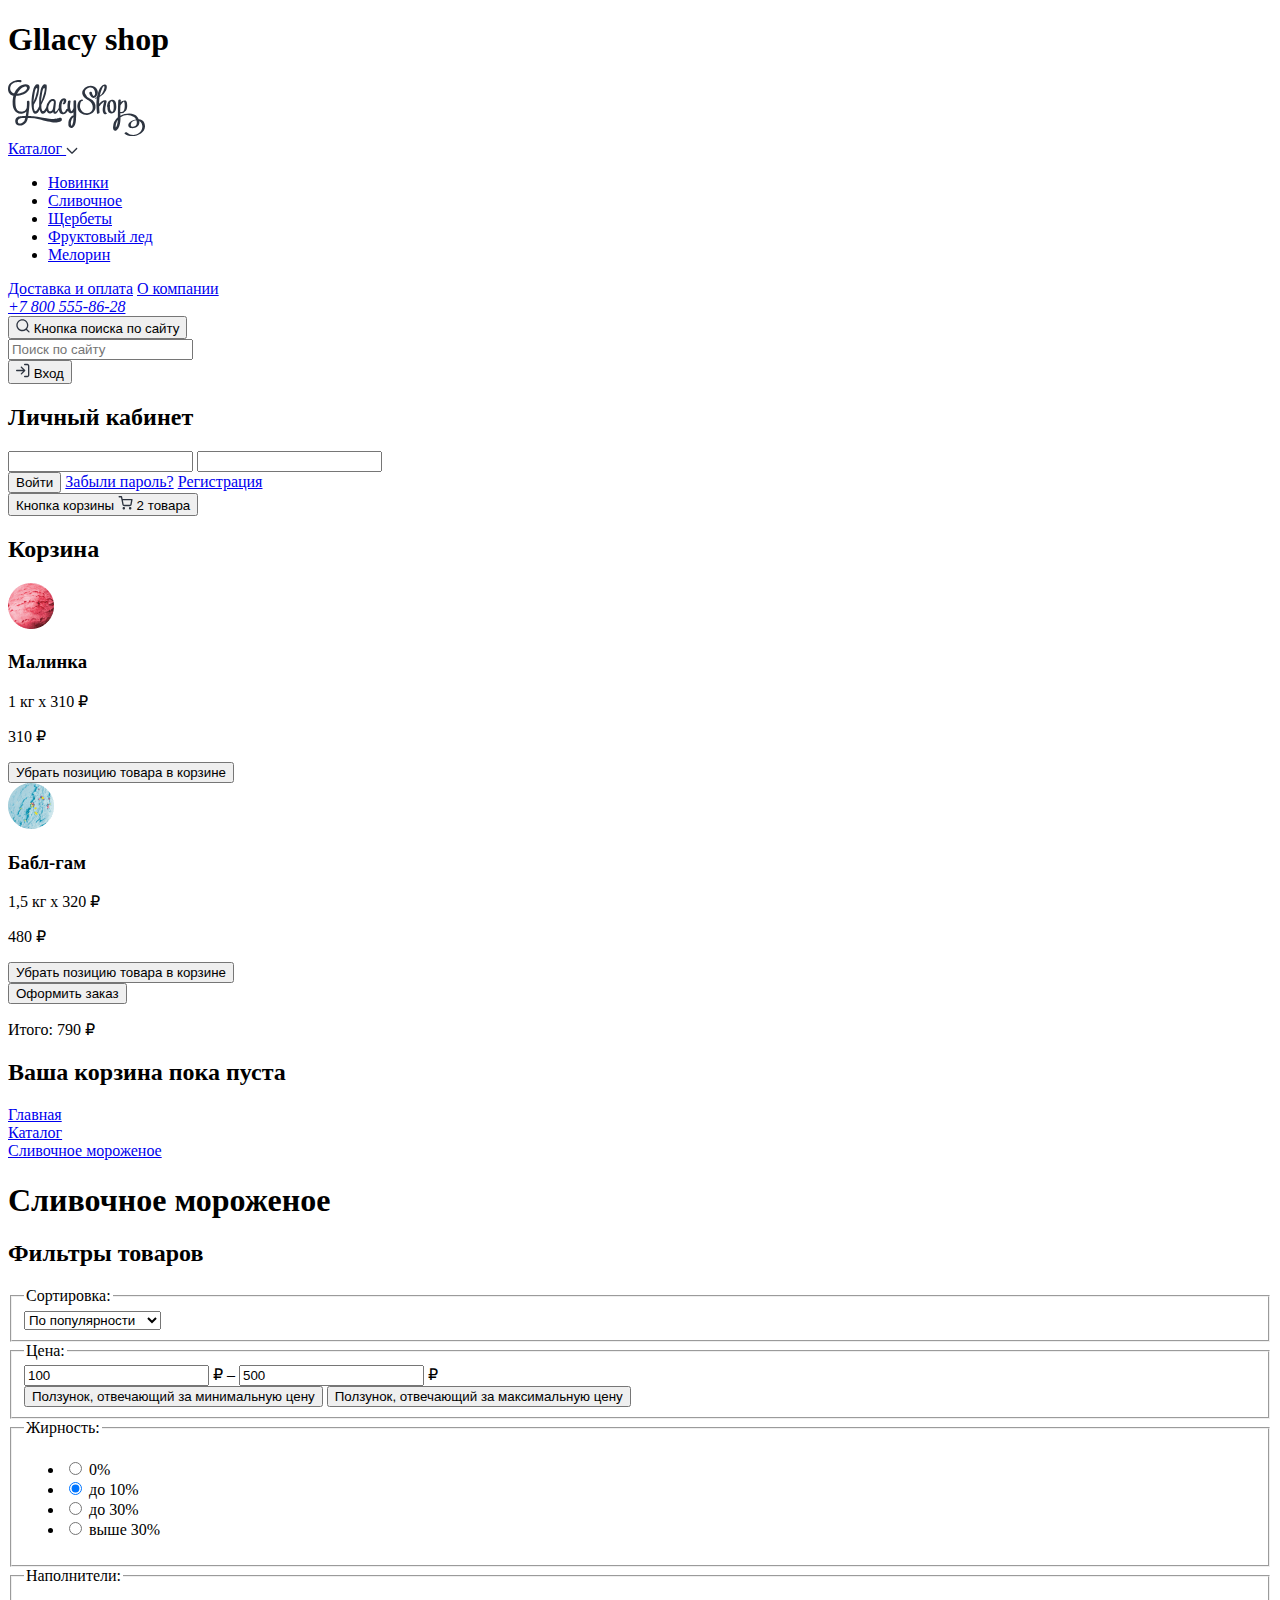
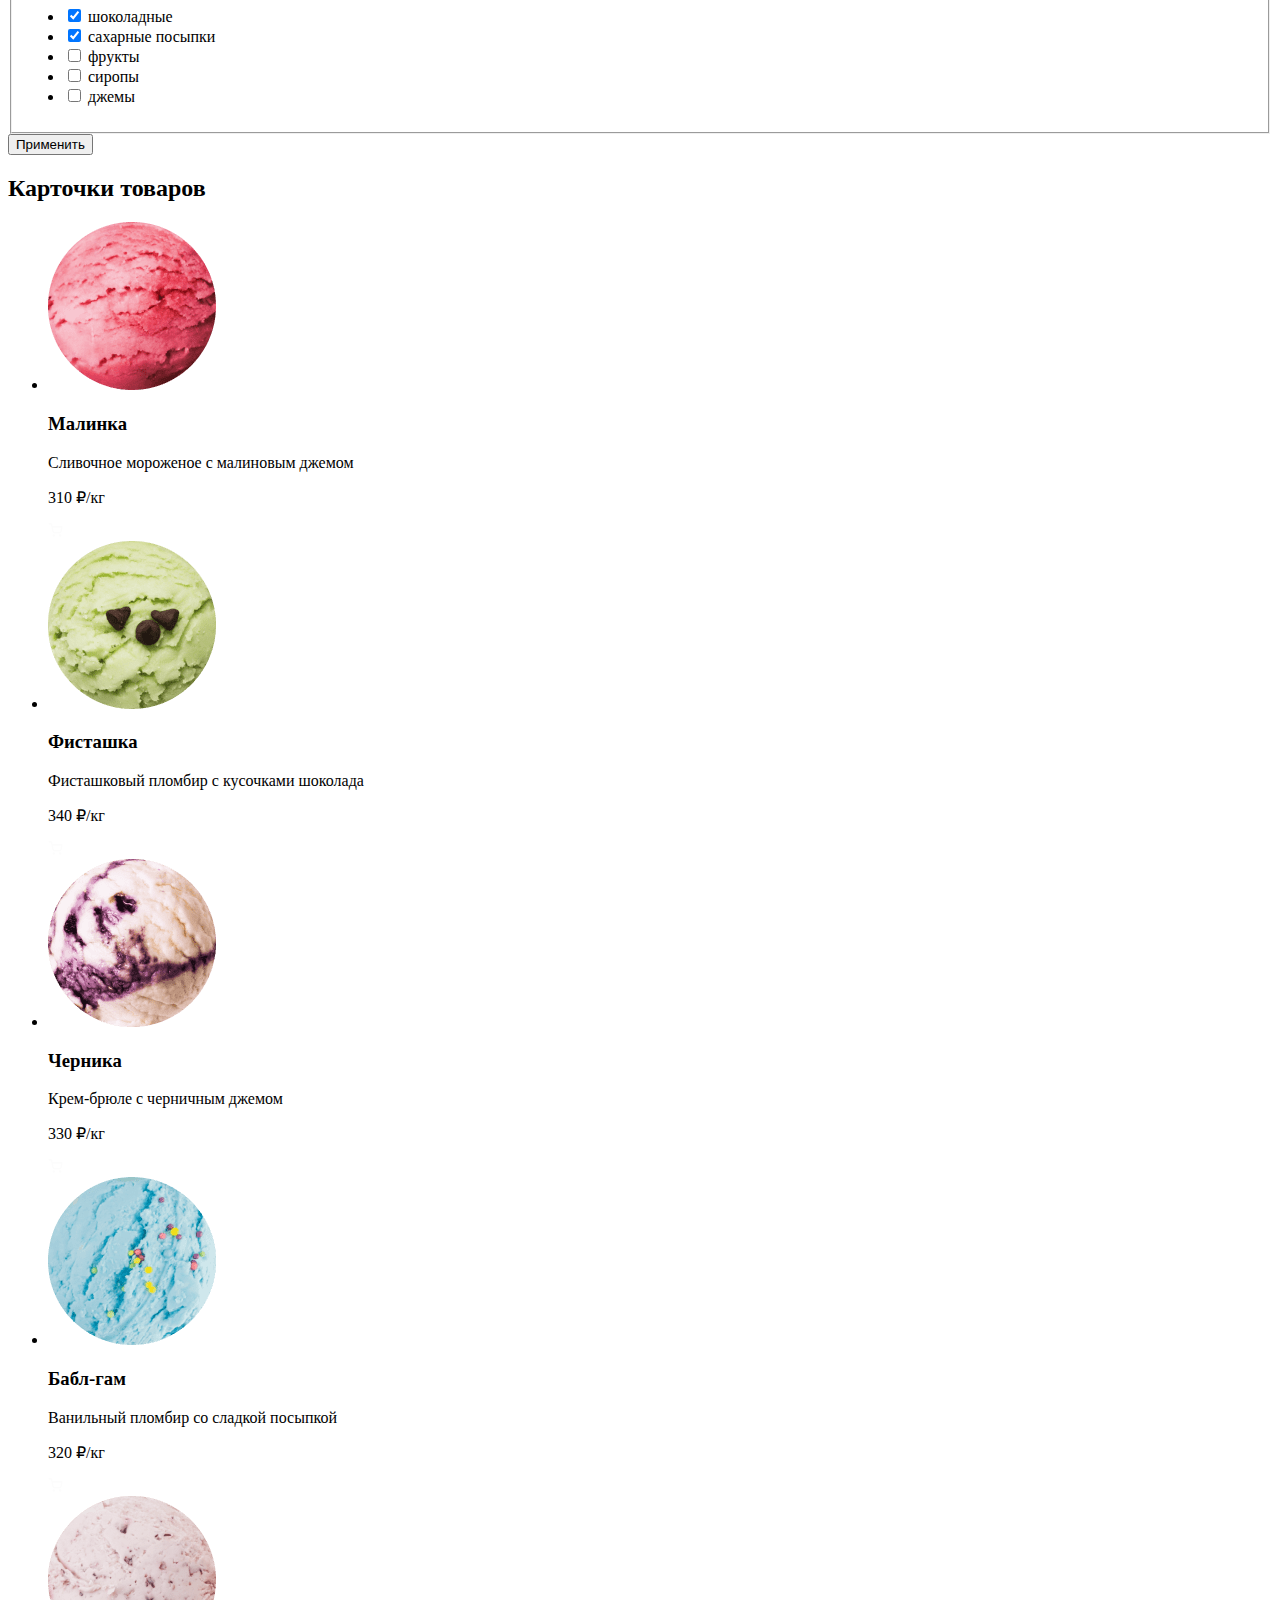
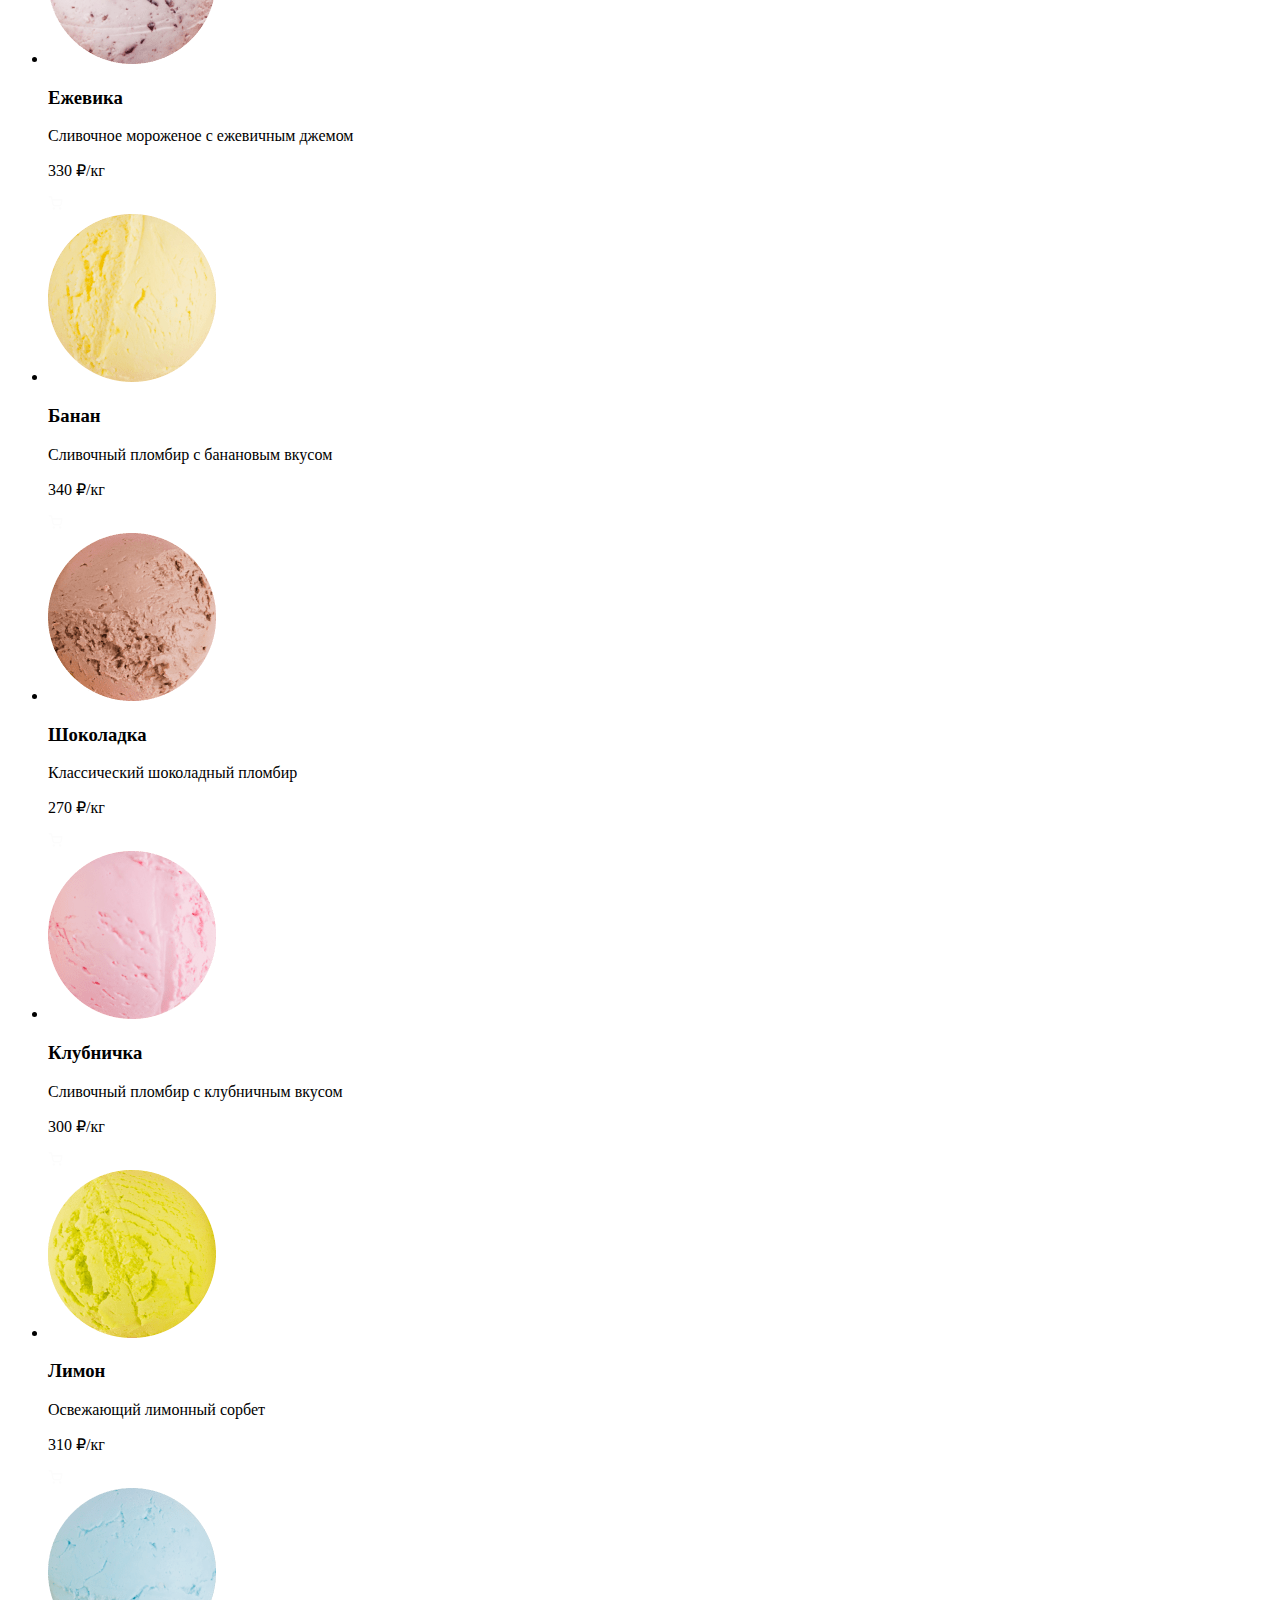
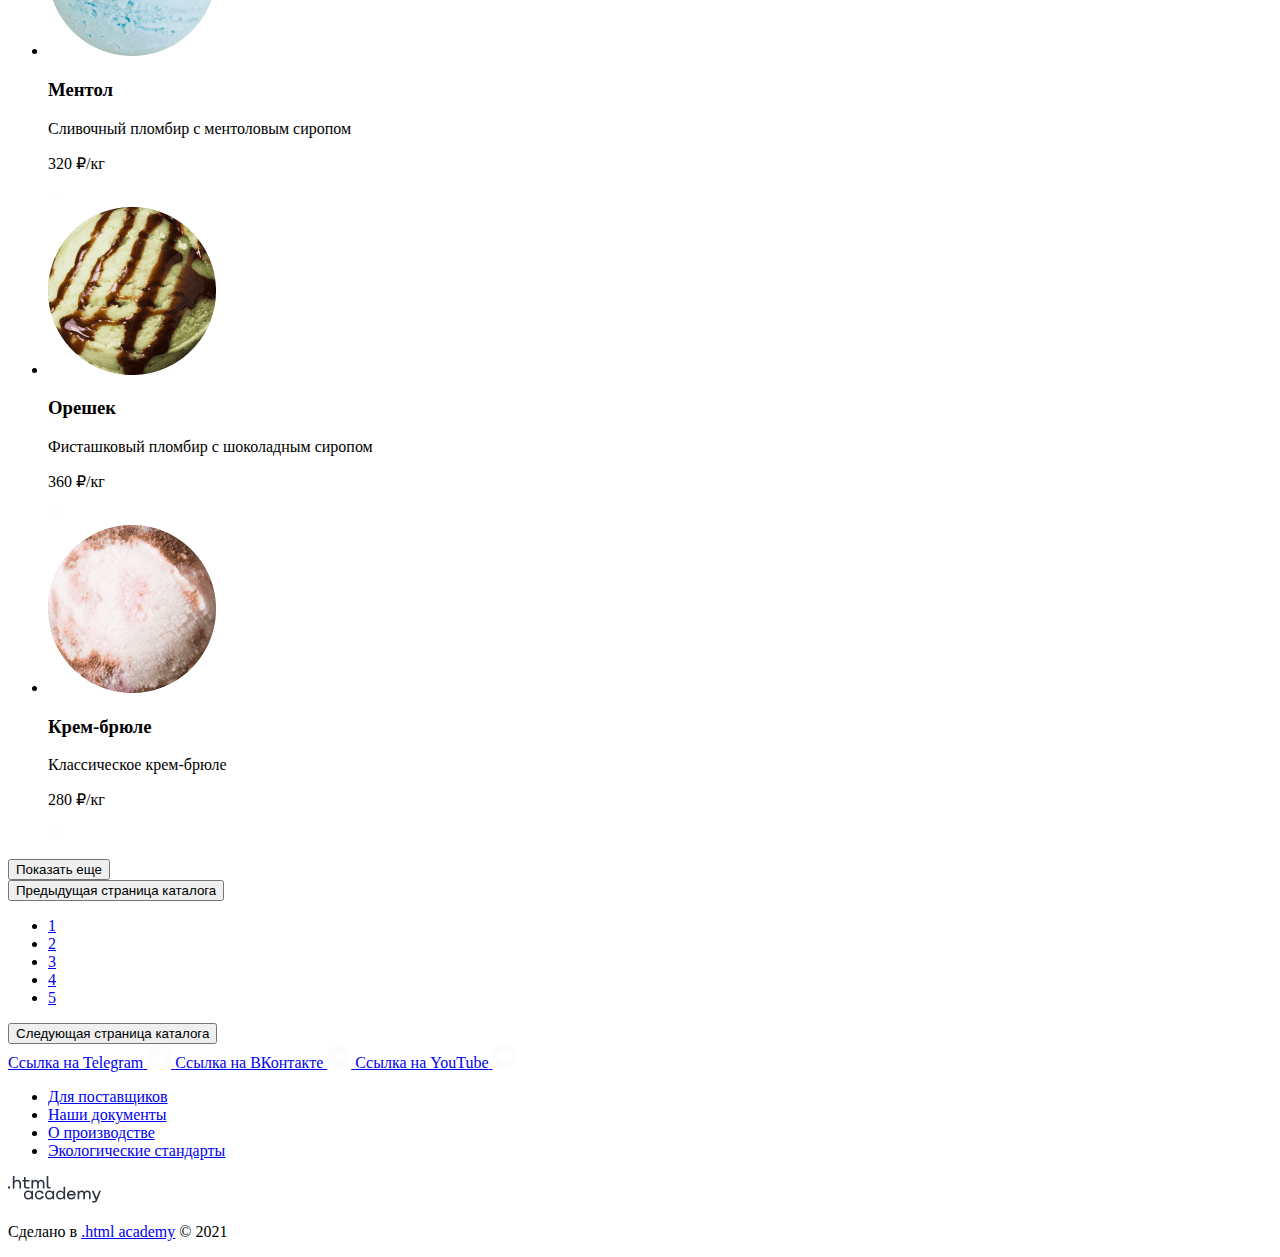
==== catalog.html @ e8959261 "Добавляет разметку index.html, catalog.html" ====
<!DOCTYPE html>
<html lang="ru">

  <head>
    <meta charset="utf-8">
    <link rel="icon" type="image/png" sizes="32x32" href="./favicon-32x32.png">
    <title>HTML Academy: Глейси</title>
  </head>

  <body>
    <header class="page-header">
      <h1 class="visually-hidden">Gllacy shop</h1>
      <a class="logo-link" href="index.html">
        <img class="gllacy-logo" src="./images/logos/gllacy-logo.svg" alt="Логотип Глейси" width="137" height="56">
      </a>
      <nav class="header-navigation">
        <div class="catalog-container">
          <a class="catalog-link" href="#">
            Каталог
            <svg class="catalog-icon" xmlns="http://www.w3.org/2000/svg" width="12" height="7" fill="none">
              <path fill="#2D3440" fill-rule="evenodd"
                d="M1.80812 1.05317c-.26035-.26035-.68246-.26035-.94281 0-.26035.26035-.26035.68246 0 .94281l4.66034 4.66035a.74088.74088 0 0 0 .00624.00632c.1307.13069.30215.19578.47345.19526.16996-.0005.33977-.06558.46944-.19526a.61255.61255 0 0 0 .00621-.00629l4.66041-4.66038c.2603-.26035.2603-.68246 0-.94281-.2604-.26035-.6825-.26035-.9428 0L6.00334 5.24839 1.80812 1.05317Z"
                clip-rule="evenodd" />
            </svg>
          </a>
          <div class="catalog-popover catalog-popover-disabled">
            <ul class="catalog-popover-list">
              <li class="catalog-popover-item">
                <a class="catalog-popover-link" href="#">Новинки</a>
              </li>
              <li class="catalog-popover-item">
                <a class="catalog-popover-link" href="/catalog.html">Сливочное</a>
              </li>
              <li class="catalog-popover-item">
                <a class="catalog-popover-link" href="#">Щербеты</a>
              </li>
              <li class="catalog-popover-item">
                <a class="catalog-popover-link" href="#">Фруктовый лед</a>
              </li>
              <li class="catalog-popover-item">
                <a class="catalog-popover-link" href="#">Мелорин</a>
              </li>
            </ul>
          </div>
        </div>
        <a class="delivery-payment-link" href="#">Доставка и оплата</a>
        <a class="about-company-link" href="#">О компании</a>
      </nav>
      <address class="header-phone">
        <a class="header-phone-number" href="tel:+78005558628">+7 800 555-86-28</a>
      </address>
      <div class="header-search-container">
        <button class="button-search" type="button">
          <svg class="button-search-icon" xmlns="http://www.w3.org/2000/svg" width="14" height="14" fill="none">
            <path fill="#2D3440" fill-rule="evenodd"
              d="M1.6634 6.1879c0-2.5774 2.0894-4.6667 4.6667-4.6667 2.5773 0 4.6666 2.0893 4.6666 4.6667 0 1.2572-.4972 2.3984-1.3056 3.2375a.6722.6722 0 0 0-.1235.1235c-.8391.8084-1.9803 1.3056-3.2375 1.3056-2.5774 0-4.6667-2.0893-4.6667-4.6666Zm8.4118 4.6879a5.9747 5.9747 0 0 1-3.7451 1.3121c-3.3137 0-6-2.6863-6-6s2.6863-6 6-6 6 2.6863 6 6A5.9747 5.9747 0 0 1 11.018 9.933l2.4501 2.4501a.6666.6666 0 0 1 0 .9428.6666.6666 0 0 1-.9428 0l-2.4501-2.4501Z"
              clip-rule="evenodd" />
          </svg>
          <span class="visually-hidden">Кнопка поиска по сайту</span>
        </button>
        <div class="header-search-form-container header-search-form-container-disabled">
          <form class="header-search-form" action="https://echo.htmlacademy.ru/" method="post">
            <label class="header-search-form-label">
              <input class="header-search-form-input" type="text" name="site-search" placeholder="Поиск по сайту"
                required>
            </label>
          </form>
        </div>
      </div>
      <div class="header-user-account-container">
        <button class="user-account-entry-button" type="button">
          <svg class="account-entry-icon" xmlns="http://www.w3.org/2000/svg" width="14" height="15" fill="none">
            <path fill="#2D3440" fill-rule="evenodd"
              d="M8 1.52458c0-.36819.29848-.66667.66667-.66667h2.66663a1.9997 1.9997 0 0 1 1.4142.58579 1.9999 1.9999 0 0 1 .5858 1.41421v9.33329c0 .5305-.2107 1.0392-.5858 1.4143-.375.375-.8837.5857-1.4142.5857H8.66667c-.36819 0-.66667-.2984-.66667-.6666 0-.3682.29848-.6667.66667-.6667h2.66663c.1768 0 .3464-.0702.4714-.1953A.66618.66618 0 0 0 12 12.1912V2.85791a.66637.66637 0 0 0-.1953-.4714.66662.66662 0 0 0-.4714-.19527H8.66667C8.29848 2.19124 8 1.89277 8 1.52458ZM4.86189 3.71984c.26035-.26035.68246-.26035.94281 0l3.3291 3.3291a.67314.67314 0 0 1 .04858.05313.6635.6635 0 0 1 .08045.12379c.04511.08986.0705.19132.0705.29872 0 .10862-.02598.21118-.07206.30179a.66356.66356 0 0 1-.07371.11432.67124.67124 0 0 1-.05402.05978L5.8047 11.3293c-.26035.2604-.68246.2604-.94281 0-.26035-.2603-.26035-.6824 0-.9428l2.19526-2.19526H.66667C.29847 8.19124 0 7.89277 0 7.52458s.29848-.66667.66667-.66667h6.39048L4.86189 4.66265c-.26035-.26035-.26035-.68246 0-.94281Z"
              clip-rule="evenodd" />
          </svg>
          Вход</button>
        <div class="user-account-entry-popover user-account-entry-popover-disabled">
          <h2 class="user-account-entry-title">Личный кабинет</h2>
          <form class="user-account-entry-form" action="https://echo.htmlacademy.ru/" method="post">
            <div class="user-account-entry-top-container">
              <label class="user-account-entry-label">
                <input class="user-acccount-input" type="email" name="e-mail" required>
              </label>
              <label class="user-account-entry-label">
                <input class="user-acccount-input" type="password" name="password" required>
              </label>
            </div>
            <div class="user-account-entry-bottom-container">
              <button class="user-account-entry-button" type="submit">Войти</button>
              <a class="password-recovery-link" href="#">Забыли пароль?</a>
              <a class="registration-link" href="#">Регистрация</a>
            </div>
          </form>
        </div>
      </div>
      <div class="header-basket-container">
        <button class="header-basket-button" type="button">
          <span class="visually-hidden">Кнопка корзины</span>
          <svg class="basket-icon" xmlns="http://www.w3.org/2000/svg" width="15" height="14" fill="none">
            <path fill="#2D3440" fill-rule="evenodd"
              d="M1.16667.10791C.798477.10791.5.406387.5.774577c0 .368193.298477.666663.66667.666663h1.77127l.46743 2.33539a.663963.663963 0 0 0 .01063.0531l.96738 4.83333.00012.00056c.08356.42001.31212.79728.64571 1.06582.3319.26718.74674.40976 1.17262.40326h5.62067c.4259.0065.8408-.13608 1.1727-.40326.3337-.26866.5623-.64615.6458-1.06638l.001-.00499.9271-4.86144c.0372-.19517-.0146-.39677-.1412-.54985-.1267-.15309-.315-.24171-.5137-.24171H4.61072L4.1381.643739C4.07574.332167 3.80215.10791 3.4844.10791H1.16667Zm4.52431 8.29444-.81339-4.06394h8.23081l-.7756 4.06686c-.0228.11252-.0843.21354-.1737.28555a.492301.492301 0 0 1-.3181.10871V8.7994H6.19614v-.00012l-.01277.00025a.492183.492183 0 0 1-.31807-.10871.492169.492169 0 0 1-.17413-.28751l-.00019-.00096ZM4.55739 12.3633c0-.6879.55771-1.2456 1.24568-1.2456.68798 0 1.24569.5577 1.24569 1.2456 0 .688-.55771 1.2457-1.24569 1.2457-.68797 0-1.24568-.5577-1.24568-1.2457Zm6.37331 0c0-.6879.5577-1.2456 1.2457-1.2456.688 0 1.2457.5577 1.2457 1.2456 0 .688-.5577 1.2457-1.2457 1.2457-.688 0-1.2457-.5577-1.2457-1.2457Z"
              clip-rule="evenodd" />
          </svg>
          2 товара
        </button>
        <div class="header-basket-popover header-basket-popover-disabled">
          <h2 class="header-basket-popover-title">Корзина</h2>
          <div class="header-basket-popover-content">
            <div class="header-basket-popover-element">
              <img class="element-product-image" src="./images/content/basket/ice-cream-red.png"
                alt="Изображение мороженого Малинка" width="46" height="46">
              <h3 class="element-product-name">Малинка</h3>
              <p class="element-product-amount">1 кг х 310 ₽</p>
              <p class="element-product-price">310 ₽</p>
              <button class="element-remove-button" type="button">
                <span class="visually-hidden">Убрать позицию товара в корзине</span>
              </button>
            </div>
            <div class="header-basket-popover-element">
              <img class="element-product-image" src="./images/content/basket/ice-cream-blue.png"
                alt="Изображение мороженого Бабл-гам" width="46" height="46">
              <h3 class="element-product-name">Бабл-гам</h3>
              <p class="element-product-amount">1,5 кг х 320 ₽</p>
              <p class="element-product-price">480 ₽</p>
              <button class="element-remove-button" type="button">
                <span class="visually-hidden">Убрать позицию товара в корзине</span>
              </button>
            </div>
          </div>
          <div class="header-basket-popover-container">
            <button class="header-basket-popover-button">Оформить заказ</button>
            <p class="header-basket-popover-total">Итого: 790 ₽</p>
          </div>
        </div>
        <div class="header-basket-popover-empty header-basket-popover-empty-disabled">
          <h2 class="header-basket-popover-empty-title">Ваша корзина пока пуста</h2>
        </div>
      </div>
    </header>
    <main class="main-catalog">
      <section class="title-and-breadcrumbs">
        <div class="breadcrumbs-container">
          <div class="breadcrumb-element">
            <a class="breadcrumb-link" href="#">Главная</a>
          </div>
          <div class="breadcrumb-element">
            <a class="breadcrumb-link" href="#">Каталог</a>
          </div>
          <div class="breadcrumb-element">
            <a class="breadcrumb-link" href="/catalog.html">Сливочное мороженое</a>
          </div>
        </div>
        <h1 class="catalog-title">Сливочное мороженое</h1>
      </section>
      <section class="catalog-filters">
        <h2 class="visually-hidden">Фильтры товаров</h2>
        <div class="catalog-filters-container">
          <form class="catalog-filters-form" action="https://echo.htmlacademy.ru/" method="post">
            <fieldset class="catalog-filter-sorting">
              <legend class="catalog-filter-sorting-title">Сортировка:</legend>
              <select class="catalog-filter-sorting-select" name="sorting">
                <option class="catalog-filter-sorting-option" value="popular">По популярности</option>
                <option class="catalog-filter-sorting-option" value="cheap">Сначала дешевые</option>
                <option class="catalog-filter-sorting-option" value="expensive">Сначала дорогие
                </option>
              </select>
            </fieldset>
            <fieldset class="catalog-filter-price">
              <legend class="catalog-filter-price-title">Цена:</legend>
              <div class="catalog-filter-inputs-container">
                <label class="catalog-filter-label-left">
                  <input class="catalog-filter-range-input" type="number" value="100" name="min-price">
                  ₽
                </label>
                –
                <label class="catalog-filter-label-right">
                  <input class="catalog-filter-range-input" type="number" value="500" name="max-price">
                  ₽
                </label>
              </div>
              <div class="range">
                <div class="range-scale">
                  <div class="range-bar">
                    <button class="range-toggle range-toggle-min" type="button">
                      <span class="visually-hidden">Ползунок, отвечающий за минимальную цену</span>
                    </button>
                    <button class="range-toggle range-toggle-max" type="button">
                      <span class="visually-hidden">Ползунок, отвечающий за максимальную цену</span>
                    </button>
                  </div>
                </div>
              </div>
            </fieldset>
            <fieldset class="catalog-filter-fatness">
              <legend class="catalog-filter-fatness-title">Жирность:</legend>
              <ul class="catalog-filter-radio-list">
                <li class="catalog-filter-radio-item">
                  <label class="control">
                    <input class="visually-hidden control-input" type="radio" name="fatness" id="0%">
                    <span class="control-mark-radio"></span>
                    <span class="control-label">0%</span>
                  </label>
                </li>
                <li class="catalog-filter-radio-item">
                  <label class="control">
                    <input class="visually-hidden control-input" type="radio" name="fatness" id="10%" checked>
                    <span class="control-mark-radio"></span>
                    <span class="control-label">до 10%</span>
                  </label>
                </li>
                <li class="catalog-filter-radio-item">
                  <label class="control">
                    <input class="visually-hidden control-input" type="radio" name="fatness" id="30%">
                    <span class="control-mark-radio"></span>
                    <span class="control-label">до 30%</span>
                  </label>
                </li>
                <li class="catalog-filter-radio-item">
                  <label class="control">
                    <input class="visually-hidden control-input" type="radio" name="fatness" id="30%+">
                    <span class="control-mark-radio"></span>
                    <span class="control-label">выше 30%</span>
                  </label>
                </li>
              </ul>
            </fieldset>
            <fieldset class="catalog-filter-fillers">
              <legend class="catalog-filter-fillers-title">Наполнители:</legend>
              <ul class="catalog-filter-checkbox-list">
                <li class="catalog-filter-checkbox-item">
                  <label class="control">
                    <input class="visually-hidden control-input" type="checkbox" name="chocolate" checked>
                    <span class="control-mark-checkbox"></span>
                    <span class="control-label">шоколадные</span>
                  </label>
                </li>
                <li class="catalog-filter-checkbox-item">
                  <label class="control">
                    <input class="visually-hidden control-input" type="checkbox" name="sugar-sprinkles" checked>
                    <span class="control-mark-checkbox"></span>
                    <span class="control-label">сахарные посыпки</span>
                  </label>
                </li>
                <li class="catalog-filter-checkbox-item">
                  <label class="control">
                    <input class="visually-hidden control-input" type="checkbox" name="fruits">
                    <span class="control-mark-checkbox"></span>
                    <span class="control-label">фрукты</span>
                  </label>
                </li>
                <li class="catalog-filter-checkbox-item">
                  <label class="control">
                    <input class="visually-hidden control-input" type="checkbox" name="syrups">
                    <span class="control-mark-checkbox"></span>
                    <span class="control-label">сиропы</span>
                  </label>
                </li>
                <li class="catalog-filter-checkbox-item">
                  <label class="control">
                    <input class="visually-hidden control-input" type="checkbox" name="jams">
                    <span class="control-mark-checkbox"></span>
                    <span class="control-label">джемы</span>
                  </label>
                </li>
              </ul>
            </fieldset>
            <button class="catalog-filters-form-button" type="submit">Применить</button>
          </form>
        </div>
      </section>
      <section class="cards">
        <h2 class="visually-hidden">Карточки товаров</h2>
        <ul class="tastes-card-list">
          <li class="taste-card">
            <img class="taste-image" src="./images/content/tastes/sundaes/raspberry-sundae.png"
              alt="Изображение малинового шарика мороженого" width="168" height="168">
            <h3 class="taste-title">Малинка</h3>
            <p class="taste-description">Сливочное мороженое с малиновым джемом</p>
            <p class="taste-price">310 ₽/кг</p>
            <span class="taste-basket">
              <svg class="taste-basket-image" xmlns="http://www.w3.org/2000/svg" width="15" height="14" fill="none">
                <path fill="#FCFCFC" fill-rule="evenodd"
                  d="M1.167.25a.667.667 0 1 0 0 1.333h1.77l.468 2.336a.664.664 0 0 0 .011.053l.967 4.833a1.826 1.826 0 0 0 1.819 1.47h5.62a1.826 1.826 0 0 0 1.819-1.47l.001-.005.927-4.861a.667.667 0 0 0-.655-.792H4.611L4.138.786A.667.667 0 0 0 3.484.25H1.167ZM5.69 8.544 4.878 4.48h8.23l-.775 4.067a.492.492 0 0 1-.492.395H6.183a.492.492 0 0 1-.492-.397Zm-1.134 3.961a1.246 1.246 0 1 1 2.492 0 1.246 1.246 0 0 1-2.492 0Zm6.374 0a1.246 1.246 0 1 1 2.491 0 1.246 1.246 0 0 1-2.491 0Z"
                  clip-rule="evenodd" />
              </svg>
            </span>
          </li>
          <li class="taste-card">
            <img class="taste-image" src="./images/content/tastes/sundaes/pistachio-sundae.png"
              alt="Изображение фисташкового шарика мороженого" width="168" height="168">
            <h3 class="taste-title">Фисташка</h3>
            <p class="taste-description">Фисташковый пломбир с кусочками шоколада</p>
            <p class="taste-price">340 ₽/кг</p>
            <span class="taste-basket">
              <svg class="taste-basket-image" xmlns="http://www.w3.org/2000/svg" width="15" height="14" fill="none">
                <path fill="#FCFCFC" fill-rule="evenodd"
                  d="M1.167.25a.667.667 0 1 0 0 1.333h1.77l.468 2.336a.664.664 0 0 0 .011.053l.967 4.833a1.826 1.826 0 0 0 1.819 1.47h5.62a1.826 1.826 0 0 0 1.819-1.47l.001-.005.927-4.861a.667.667 0 0 0-.655-.792H4.611L4.138.786A.667.667 0 0 0 3.484.25H1.167ZM5.69 8.544 4.878 4.48h8.23l-.775 4.067a.492.492 0 0 1-.492.395H6.183a.492.492 0 0 1-.492-.397Zm-1.134 3.961a1.246 1.246 0 1 1 2.492 0 1.246 1.246 0 0 1-2.492 0Zm6.374 0a1.246 1.246 0 1 1 2.491 0 1.246 1.246 0 0 1-2.491 0Z"
                  clip-rule="evenodd" />
              </svg>
            </span>
          </li>
          <li class="taste-card">
            <img class="taste-image" src="./images/content/tastes/sundaes/blueberry-sundae.png"
              alt="Изображение черничного шарика мороженого" width="168" height="168">
            <h3 class="taste-title">Черника</h3>
            <p class="taste-description">Крем-брюле с черничным джемом</p>
            <p class="taste-price">330 ₽/кг</p>
            <span class="taste-basket">
              <svg class="taste-basket-image" xmlns="http://www.w3.org/2000/svg" width="15" height="14" fill="none">
                <path fill="#FCFCFC" fill-rule="evenodd"
                  d="M1.167.25a.667.667 0 1 0 0 1.333h1.77l.468 2.336a.664.664 0 0 0 .011.053l.967 4.833a1.826 1.826 0 0 0 1.819 1.47h5.62a1.826 1.826 0 0 0 1.819-1.47l.001-.005.927-4.861a.667.667 0 0 0-.655-.792H4.611L4.138.786A.667.667 0 0 0 3.484.25H1.167ZM5.69 8.544 4.878 4.48h8.23l-.775 4.067a.492.492 0 0 1-.492.395H6.183a.492.492 0 0 1-.492-.397Zm-1.134 3.961a1.246 1.246 0 1 1 2.492 0 1.246 1.246 0 0 1-2.492 0Zm6.374 0a1.246 1.246 0 1 1 2.491 0 1.246 1.246 0 0 1-2.491 0Z"
                  clip-rule="evenodd" />
              </svg>
            </span>
          </li>
          <li class="taste-card">
            <img class="taste-image" src="./images/content/tastes/sundaes/bubble-gum-sundae.png"
              alt="Изображение ванильного мороженого со сладкой посыпкой" width="168" height="168">
            <h3 class="taste-title">Бабл-гам</h3>
            <p class="taste-description">Ванильный пломбир со сладкой посыпкой</p>
            <p class="taste-price">320 ₽/кг</p>
            <span class="taste-basket">
              <svg class="taste-basket-image" xmlns="http://www.w3.org/2000/svg" width="15" height="14" fill="none">
                <path fill="#FCFCFC" fill-rule="evenodd"
                  d="M1.167.25a.667.667 0 1 0 0 1.333h1.77l.468 2.336a.664.664 0 0 0 .011.053l.967 4.833a1.826 1.826 0 0 0 1.819 1.47h5.62a1.826 1.826 0 0 0 1.819-1.47l.001-.005.927-4.861a.667.667 0 0 0-.655-.792H4.611L4.138.786A.667.667 0 0 0 3.484.25H1.167ZM5.69 8.544 4.878 4.48h8.23l-.775 4.067a.492.492 0 0 1-.492.395H6.183a.492.492 0 0 1-.492-.397Zm-1.134 3.961a1.246 1.246 0 1 1 2.492 0 1.246 1.246 0 0 1-2.492 0Zm6.374 0a1.246 1.246 0 1 1 2.491 0 1.246 1.246 0 0 1-2.491 0Z"
                  clip-rule="evenodd" />
              </svg>
            </span>
          </li>
          <li class="taste-card">
            <img class="taste-image" src="./images/content/tastes/sundaes/blackberry-sundae.png"
              alt="Изображение мороженого с ежевикой" width="168" height="168">
            <h3 class="taste-title">Ежевика</h3>
            <p class="taste-description">Сливочное мороженое с ежевичным джемом</p>
            <p class="taste-price">330 ₽/кг</p>
            <span class="taste-basket">
              <svg class="taste-basket-image" xmlns="http://www.w3.org/2000/svg" width="15" height="14" fill="none">
                <path fill="#FCFCFC" fill-rule="evenodd"
                  d="M1.167.25a.667.667 0 1 0 0 1.333h1.77l.468 2.336a.664.664 0 0 0 .011.053l.967 4.833a1.826 1.826 0 0 0 1.819 1.47h5.62a1.826 1.826 0 0 0 1.819-1.47l.001-.005.927-4.861a.667.667 0 0 0-.655-.792H4.611L4.138.786A.667.667 0 0 0 3.484.25H1.167ZM5.69 8.544 4.878 4.48h8.23l-.775 4.067a.492.492 0 0 1-.492.395H6.183a.492.492 0 0 1-.492-.397Zm-1.134 3.961a1.246 1.246 0 1 1 2.492 0 1.246 1.246 0 0 1-2.492 0Zm6.374 0a1.246 1.246 0 1 1 2.491 0 1.246 1.246 0 0 1-2.491 0Z"
                  clip-rule="evenodd" />
              </svg>
            </span>
          </li>
          <li class="taste-card">
            <img class="taste-image" src="./images/content/tastes/sundaes/banana-sundae.png"
              alt="Изображение бананового мороженого" width="168" height="168">
            <h3 class="taste-title">Банан</h3>
            <p class="taste-description">Сливочный пломбир с банановым вкусом</p>
            <p class="taste-price">340 ₽/кг</p>
            <span class="taste-basket">
              <svg class="taste-basket-image" xmlns="http://www.w3.org/2000/svg" width="15" height="14" fill="none">
                <path fill="#FCFCFC" fill-rule="evenodd"
                  d="M1.167.25a.667.667 0 1 0 0 1.333h1.77l.468 2.336a.664.664 0 0 0 .011.053l.967 4.833a1.826 1.826 0 0 0 1.819 1.47h5.62a1.826 1.826 0 0 0 1.819-1.47l.001-.005.927-4.861a.667.667 0 0 0-.655-.792H4.611L4.138.786A.667.667 0 0 0 3.484.25H1.167ZM5.69 8.544 4.878 4.48h8.23l-.775 4.067a.492.492 0 0 1-.492.395H6.183a.492.492 0 0 1-.492-.397Zm-1.134 3.961a1.246 1.246 0 1 1 2.492 0 1.246 1.246 0 0 1-2.492 0Zm6.374 0a1.246 1.246 0 1 1 2.491 0 1.246 1.246 0 0 1-2.491 0Z"
                  clip-rule="evenodd" />
              </svg>
            </span>
          </li>
          <li class="taste-card">
            <img class="taste-image" src="./images/content/tastes/sundaes/chocolate-sundae.png"
              alt="Изображение бананового мороженого" width="168" height="168">
            <h3 class="taste-title">Шоколадка</h3>
            <p class="taste-description">Классический шоколадный пломбир</p>
            <p class="taste-price">270 ₽/кг</p>
            <span class="taste-basket">
              <svg class="taste-basket-image" xmlns="http://www.w3.org/2000/svg" width="15" height="14" fill="none">
                <path fill="#FCFCFC" fill-rule="evenodd"
                  d="M1.167.25a.667.667 0 1 0 0 1.333h1.77l.468 2.336a.664.664 0 0 0 .011.053l.967 4.833a1.826 1.826 0 0 0 1.819 1.47h5.62a1.826 1.826 0 0 0 1.819-1.47l.001-.005.927-4.861a.667.667 0 0 0-.655-.792H4.611L4.138.786A.667.667 0 0 0 3.484.25H1.167ZM5.69 8.544 4.878 4.48h8.23l-.775 4.067a.492.492 0 0 1-.492.395H6.183a.492.492 0 0 1-.492-.397Zm-1.134 3.961a1.246 1.246 0 1 1 2.492 0 1.246 1.246 0 0 1-2.492 0Zm6.374 0a1.246 1.246 0 1 1 2.491 0 1.246 1.246 0 0 1-2.491 0Z"
                  clip-rule="evenodd" />
              </svg>
            </span>
          </li>
          <li class="taste-card">
            <img class="taste-image" src="./images/content/tastes/sundaes/strawberry-sundae.png"
              alt="Изображение клубничного мороженого" width="168" height="168">
            <h3 class="taste-title">Клубничка</h3>
            <p class="taste-description">Сливочный пломбир с клубничным вкусом</p>
            <p class="taste-price">300 ₽/кг</p>
            <span class="taste-basket">
              <svg class="taste-basket-image" xmlns="http://www.w3.org/2000/svg" width="15" height="14" fill="none">
                <path fill="#FCFCFC" fill-rule="evenodd"
                  d="M1.167.25a.667.667 0 1 0 0 1.333h1.77l.468 2.336a.664.664 0 0 0 .011.053l.967 4.833a1.826 1.826 0 0 0 1.819 1.47h5.62a1.826 1.826 0 0 0 1.819-1.47l.001-.005.927-4.861a.667.667 0 0 0-.655-.792H4.611L4.138.786A.667.667 0 0 0 3.484.25H1.167ZM5.69 8.544 4.878 4.48h8.23l-.775 4.067a.492.492 0 0 1-.492.395H6.183a.492.492 0 0 1-.492-.397Zm-1.134 3.961a1.246 1.246 0 1 1 2.492 0 1.246 1.246 0 0 1-2.492 0Zm6.374 0a1.246 1.246 0 1 1 2.491 0 1.246 1.246 0 0 1-2.491 0Z"
                  clip-rule="evenodd" />
              </svg>
            </span>
          </li>
          <li class="taste-card">
            <img class="taste-image" src="./images/content/tastes/sundaes/lemon-sundae.png"
              alt="Изображение лимонного мороженого" width="168" height="168">
            <h3 class="taste-title">Лимон</h3>
            <p class="taste-description">Освежающий лимонный сорбет</p>
            <p class="taste-price">310 ₽/кг</p>
            <span class="taste-basket">
              <svg class="taste-basket-image" xmlns="http://www.w3.org/2000/svg" width="15" height="14" fill="none">
                <path fill="#FCFCFC" fill-rule="evenodd"
                  d="M1.167.25a.667.667 0 1 0 0 1.333h1.77l.468 2.336a.664.664 0 0 0 .011.053l.967 4.833a1.826 1.826 0 0 0 1.819 1.47h5.62a1.826 1.826 0 0 0 1.819-1.47l.001-.005.927-4.861a.667.667 0 0 0-.655-.792H4.611L4.138.786A.667.667 0 0 0 3.484.25H1.167ZM5.69 8.544 4.878 4.48h8.23l-.775 4.067a.492.492 0 0 1-.492.395H6.183a.492.492 0 0 1-.492-.397Zm-1.134 3.961a1.246 1.246 0 1 1 2.492 0 1.246 1.246 0 0 1-2.492 0Zm6.374 0a1.246 1.246 0 1 1 2.491 0 1.246 1.246 0 0 1-2.491 0Z"
                  clip-rule="evenodd" />
              </svg>
            </span>
          </li>
          <li class="taste-card">
            <img class="taste-image" src="./images/content/tastes/sundaes/mentol-sundae.png"
              alt="Изображение лимонного мороженого" width="168" height="168">
            <h3 class="taste-title">Ментол</h3>
            <p class="taste-description">Сливочный пломбир с ментоловым сиропом</p>
            <p class="taste-price">320 ₽/кг</p>
            <span class="taste-basket">
              <svg class="taste-basket-image" xmlns="http://www.w3.org/2000/svg" width="15" height="14" fill="none">
                <path fill="#FCFCFC" fill-rule="evenodd"
                  d="M1.167.25a.667.667 0 1 0 0 1.333h1.77l.468 2.336a.664.664 0 0 0 .011.053l.967 4.833a1.826 1.826 0 0 0 1.819 1.47h5.62a1.826 1.826 0 0 0 1.819-1.47l.001-.005.927-4.861a.667.667 0 0 0-.655-.792H4.611L4.138.786A.667.667 0 0 0 3.484.25H1.167ZM5.69 8.544 4.878 4.48h8.23l-.775 4.067a.492.492 0 0 1-.492.395H6.183a.492.492 0 0 1-.492-.397Zm-1.134 3.961a1.246 1.246 0 1 1 2.492 0 1.246 1.246 0 0 1-2.492 0Zm6.374 0a1.246 1.246 0 1 1 2.491 0 1.246 1.246 0 0 1-2.491 0Z"
                  clip-rule="evenodd" />
              </svg>
            </span>
          </li>
          <li class="taste-card">
            <img class="taste-image" src="./images/content/tastes/sundaes/nut-sundae.png"
              alt="Изображение лимонного мороженого" width="168" height="168">
            <h3 class="taste-title">Орешек</h3>
            <p class="taste-description">Фисташковый пломбир с шоколадным сиропом</p>
            <p class="taste-price">360 ₽/кг</p>
            <span class="taste-basket">
              <svg class="taste-basket-image" xmlns="http://www.w3.org/2000/svg" width="15" height="14" fill="none">
                <path fill="#FCFCFC" fill-rule="evenodd"
                  d="M1.167.25a.667.667 0 1 0 0 1.333h1.77l.468 2.336a.664.664 0 0 0 .011.053l.967 4.833a1.826 1.826 0 0 0 1.819 1.47h5.62a1.826 1.826 0 0 0 1.819-1.47l.001-.005.927-4.861a.667.667 0 0 0-.655-.792H4.611L4.138.786A.667.667 0 0 0 3.484.25H1.167ZM5.69 8.544 4.878 4.48h8.23l-.775 4.067a.492.492 0 0 1-.492.395H6.183a.492.492 0 0 1-.492-.397Zm-1.134 3.961a1.246 1.246 0 1 1 2.492 0 1.246 1.246 0 0 1-2.492 0Zm6.374 0a1.246 1.246 0 1 1 2.491 0 1.246 1.246 0 0 1-2.491 0Z"
                  clip-rule="evenodd" />
              </svg>
            </span>
          </li>
          <li class="taste-card">
            <img class="taste-image" src="./images/content/tastes/sundaes/creme-brulee-sundae.png"
              alt="Изображение лимонного мороженого" width="168" height="168">
            <h3 class="taste-title">Крем-брюле</h3>
            <p class="taste-description">Классическое крем-брюле </p>
            <p class="taste-price">280 ₽/кг</p>
            <span class="taste-basket">
              <svg class="taste-basket-image" xmlns="http://www.w3.org/2000/svg" width="15" height="14" fill="none">
                <path fill="#FCFCFC" fill-rule="evenodd"
                  d="M1.167.25a.667.667 0 1 0 0 1.333h1.77l.468 2.336a.664.664 0 0 0 .011.053l.967 4.833a1.826 1.826 0 0 0 1.819 1.47h5.62a1.826 1.826 0 0 0 1.819-1.47l.001-.005.927-4.861a.667.667 0 0 0-.655-.792H4.611L4.138.786A.667.667 0 0 0 3.484.25H1.167ZM5.69 8.544 4.878 4.48h8.23l-.775 4.067a.492.492 0 0 1-.492.395H6.183a.492.492 0 0 1-.492-.397Zm-1.134 3.961a1.246 1.246 0 1 1 2.492 0 1.246 1.246 0 0 1-2.492 0Zm6.374 0a1.246 1.246 0 1 1 2.491 0 1.246 1.246 0 0 1-2.491 0Z"
                  clip-rule="evenodd" />
              </svg>
            </span>
          </li>
        </ul>
        <div class="cards-bottom-container">
          <button class="show-more-button" type="button">Показать еще</button>
          <div class="pagination">
            <button class="pagination-switch-button-left">
              <span class="visually-hidden">Предыдущая страница каталога</span>
            </button>
            <ul class="pagination-list">
              <li class="pagination-item">
                <a class="pagination-link pagination-link-current" href="#">1</a>
              </li>
              <li class="pagination-item">
                <a class="pagination-link" href="#">2</a>
              </li>
              <li class="pagination-item">
                <a class="pagination-link" href="#">3</a>
              </li>
              <li class="pagination-item">
                <a class="pagination-link" href="#">4</a>
              </li>
              <li class="pagination-item">
                <a class="pagination-link" href="#">5</a>
              </li>
            </ul>
            <button class="pagination-switch-button-right">
              <span class="visually-hidden">Следующая страница каталога</span>
            </button>
          </div>
        </div>
      </section>
    </main>
    <footer class="page-footer">
      <div class="footer-social">
        <a class="telegram-link" href="https://t.me/htmlacademy">
          <span class="visually-hidden">Ссылка на Telegram</span>
          <svg class="telegram-icon" xmlns="http://www.w3.org/2000/svg" width="24" height="24" fill="none">
            <path fill="#FCFCFC" fill-rule="evenodd"
              d="M24 12c0 6.627-5.373 12-12 12S0 18.627 0 12 5.373 0 12 0s12 5.373 12 12ZM12.43 8.859c-1.167.485-3.5 1.49-6.998 3.014-.568.226-.866.447-.893.663-.046.366.412.51 1.034.705.085.027.173.054.263.084.613.199 1.437.432 1.865.441.389.008.823-.152 1.302-.48 3.268-2.207 4.955-3.322 5.061-3.346.075-.017.179-.039.249.024.07.062.063.18.056.212-.046.193-1.84 1.862-2.77 2.726-.29.269-.495.46-.537.504-.094.097-.19.19-.282.279-.57.548-.996.96.024 1.632.49.323.882.59 1.273.856.427.291.853.581 1.405.943.14.092.274.187.405.28.497.355.944.673 1.496.623.32-.03.652-.331.82-1.23.397-2.126 1.179-6.73 1.36-8.628a2.1122 2.1122 0 0 0-.02-.472.506.506 0 0 0-.172-.325c-.143-.117-.365-.142-.465-.14-.451.008-1.143.249-4.476 1.635Z"
              clip-rule="evenodd" />
          </svg>
        </a>
        <a class="vk-link" href="https://vk.com/htmlacademy">
          <span class="visually-hidden">Ссылка на ВКонтакте</span>
          <svg class="vk-icon" xmlns="http://www.w3.org/2000/svg" width="24" height="24" fill="none">
            <path fill="#FCFCFC" fill-rule="evenodd"
              d="M24 12a12 12 0 1 1-24 0 12 12 0 0 1 24 0Zm-11.41 2.97h-.72s-1.58.09-2.98-1.18C7.37 12.4 6.03 9.65 6.03 9.65s-.07-.18 0-.27c.1-.1.36-.1.36-.1l1.72-.01s.16.02.27.1c.1.05.15.17.15.17s.28.61.65 1.17c.71 1.08 1.05 1.32 1.29 1.2.35-.16.25-1.53.25-1.53s0-.5-.18-.71c-.14-.17-.41-.22-.53-.24-.1-.01.06-.2.26-.3.31-.13.86-.13 1.5-.13.5 0 .65.03.84.07.46.1.44.41.41 1.08l-.02.7v.18c-.01.34-.02.73.23.88.13.07.45 0 1.26-1.19.38-.56.66-1.23.66-1.23s.07-.12.16-.17c.1-.05.24-.04.24-.04h1.8s.54-.06.63.15c.1.23-.2.75-.94 1.61-.7.82-1.03 1.12-1 1.38.01.2.23.38.66.72.89.73 1.13 1.1 1.18 1.2l.01.01c.4.58-.44.62-.44.62l-1.6.02s-.34.06-.8-.2a3.94 3.94 0 0 1-.69-.6c-.33-.34-.65-.66-.91-.58-.45.12-.44.96-.44.96s0 .18-.1.28c-.1.1-.32.12-.32.12Z"
              clip-rule="evenodd" />
          </svg>
        </a>
        <a class="youtube-link" href="https://www.youtube.com/user/htmlacademyru">
          <span class="visually-hidden">Ссылка на YouTube</span>
          <svg class="youtube-icon" xmlns="http://www.w3.org/2000/svg" width="24" height="24" fill="none">
            <path fill="#FCFCFC"
              d="m14 11.8-2.8-1.32c-.25-.11-.45.01-.45.29v2.46c0 .28.2.4.45.29L14 12.2c.25-.12.25-.3 0-.42ZM12 0a12 12 0 1 0 0 24 12 12 0 0 0 0-24Zm0 16.88c-6.14 0-6.25-.56-6.25-4.88s.1-4.88 6.25-4.88c6.14 0 6.25.56 6.25 4.88s-.1 4.88-6.25 4.88Z" />
          </svg>
        </a>
      </div>
      <ul class="links-list">
        <li class="links-item">
          <a class="footer-suppliers-link" href="#">Для поставщиков</a>
        </li>
        <li class="links-item">
          <a class="footer-link" href="#">Наши документы</a>
        </li>
        <li class="links-item">
          <a class="footer-link" href="#">О производстве</a>
        </li>
        <li class="links-item">
          <a class="footer-link" href="#">Экологические стандарты</a>
        </li>
      </ul>
      <div class="footer-right-container">
        <a class="htmlacademy-link" href="https://htmlacademy.ru/">
          <img class="htmlacademy-logo" src="./images/logos/htmlacademy-logo.svg" alt="Логотип HTML Academy" width="93"
            height="27">
        </a>
        <p class="copyright-text">Сделано в <a class="htmlacademy-link" href="https://htmlacademy.ru/">.html academy</a>
          © 2021</p>
      </div>
    </footer>
  </body>
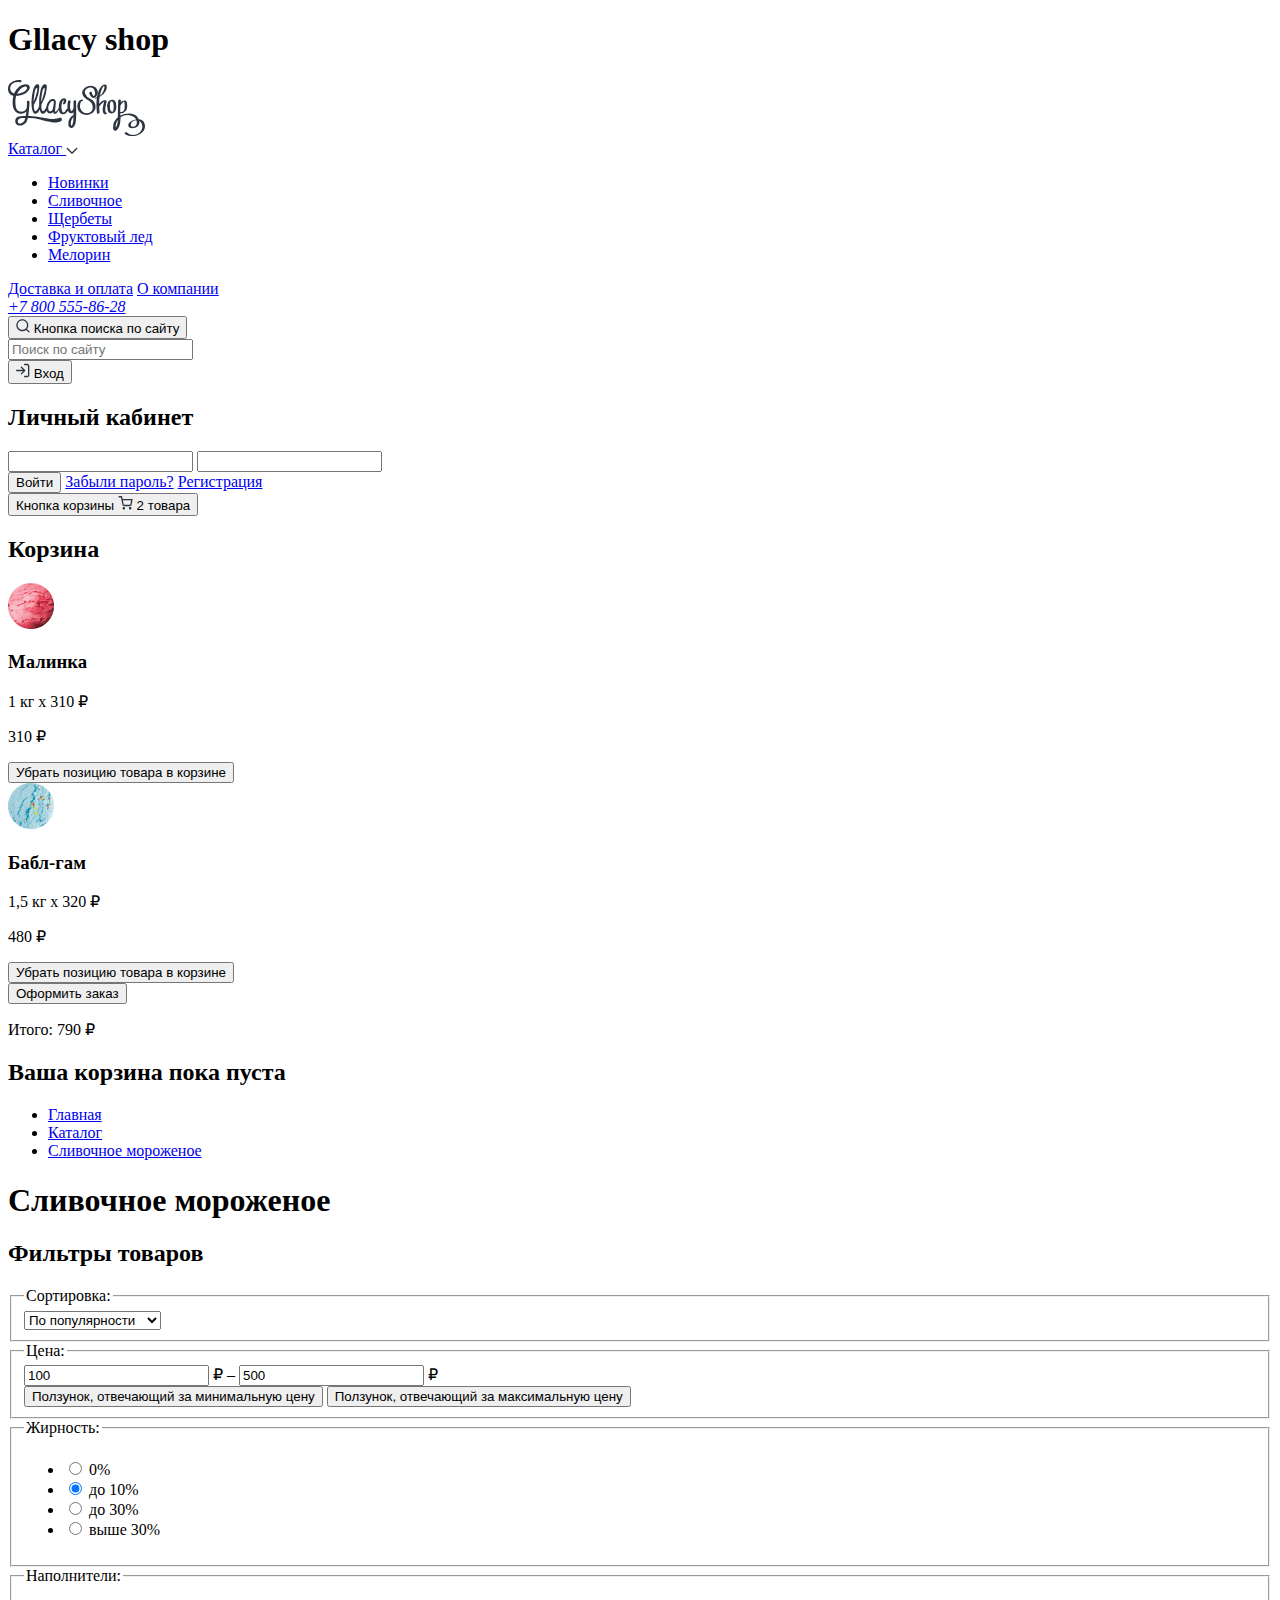
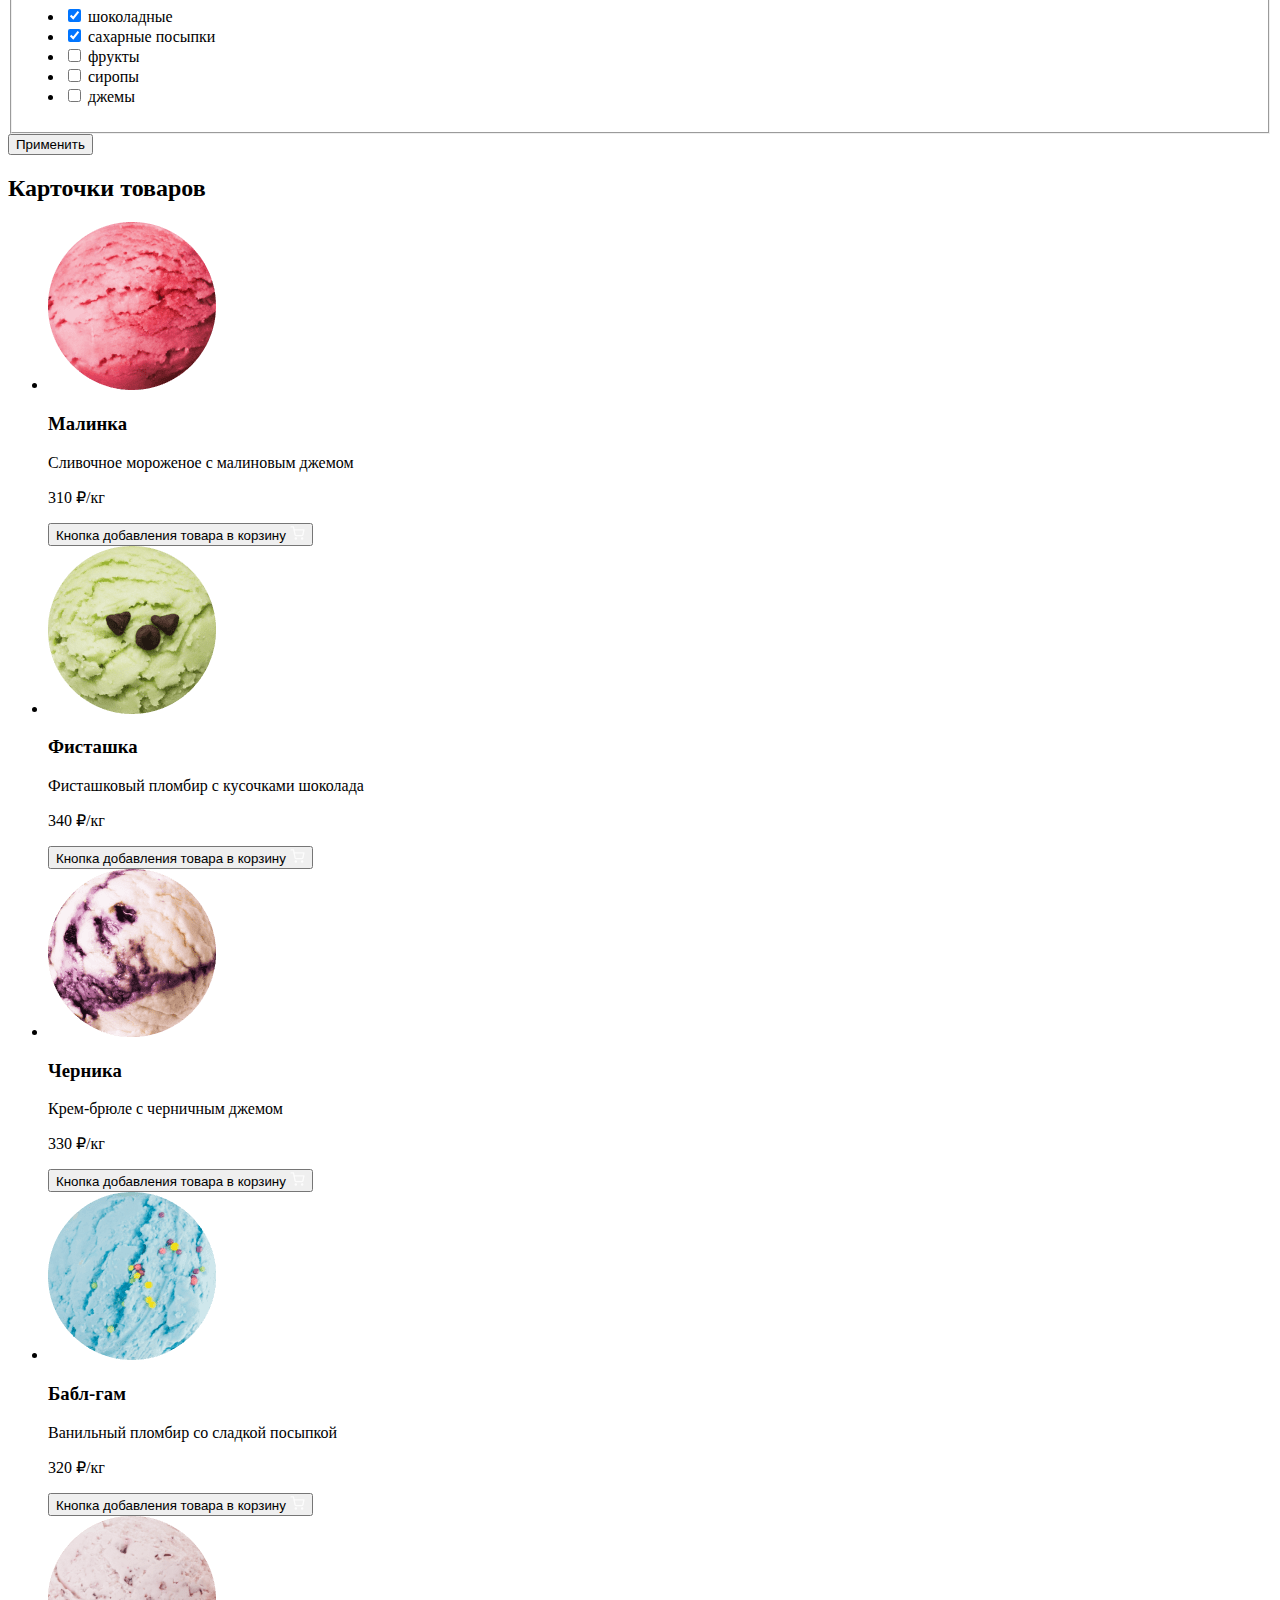
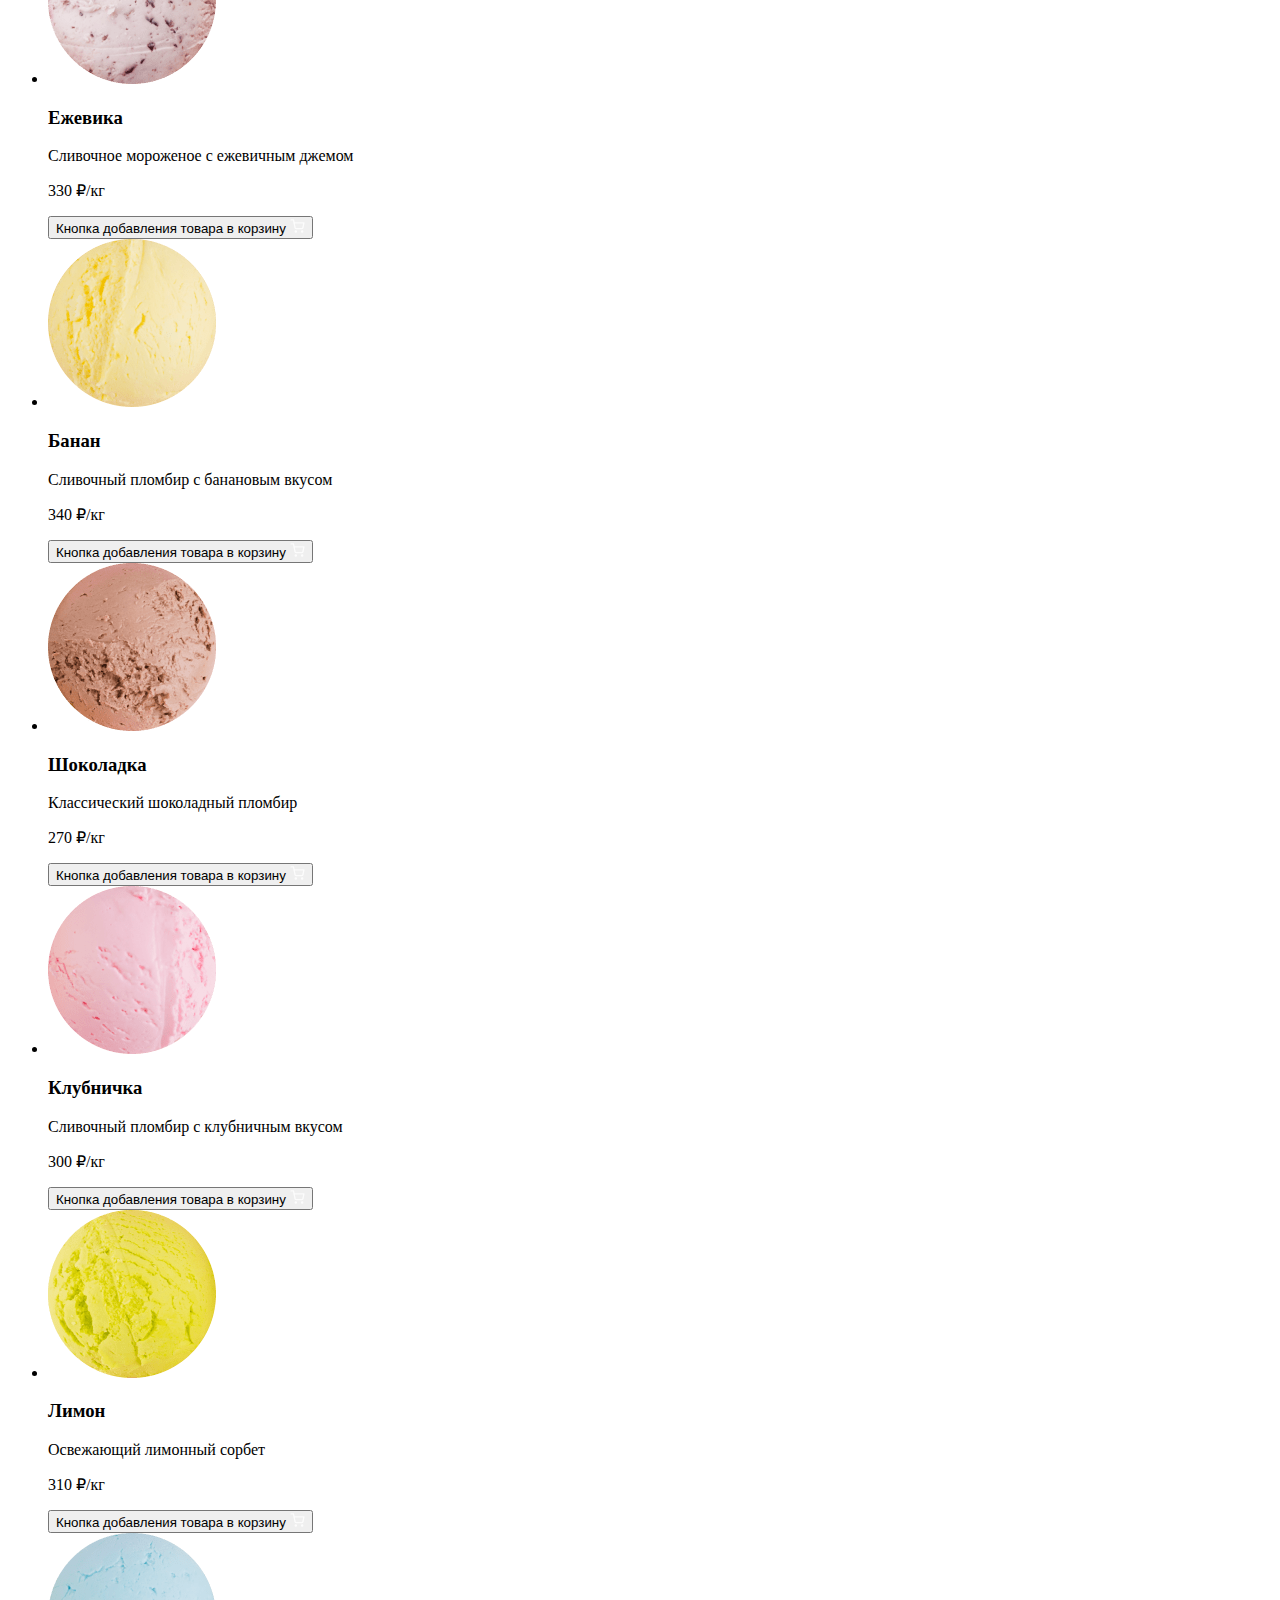
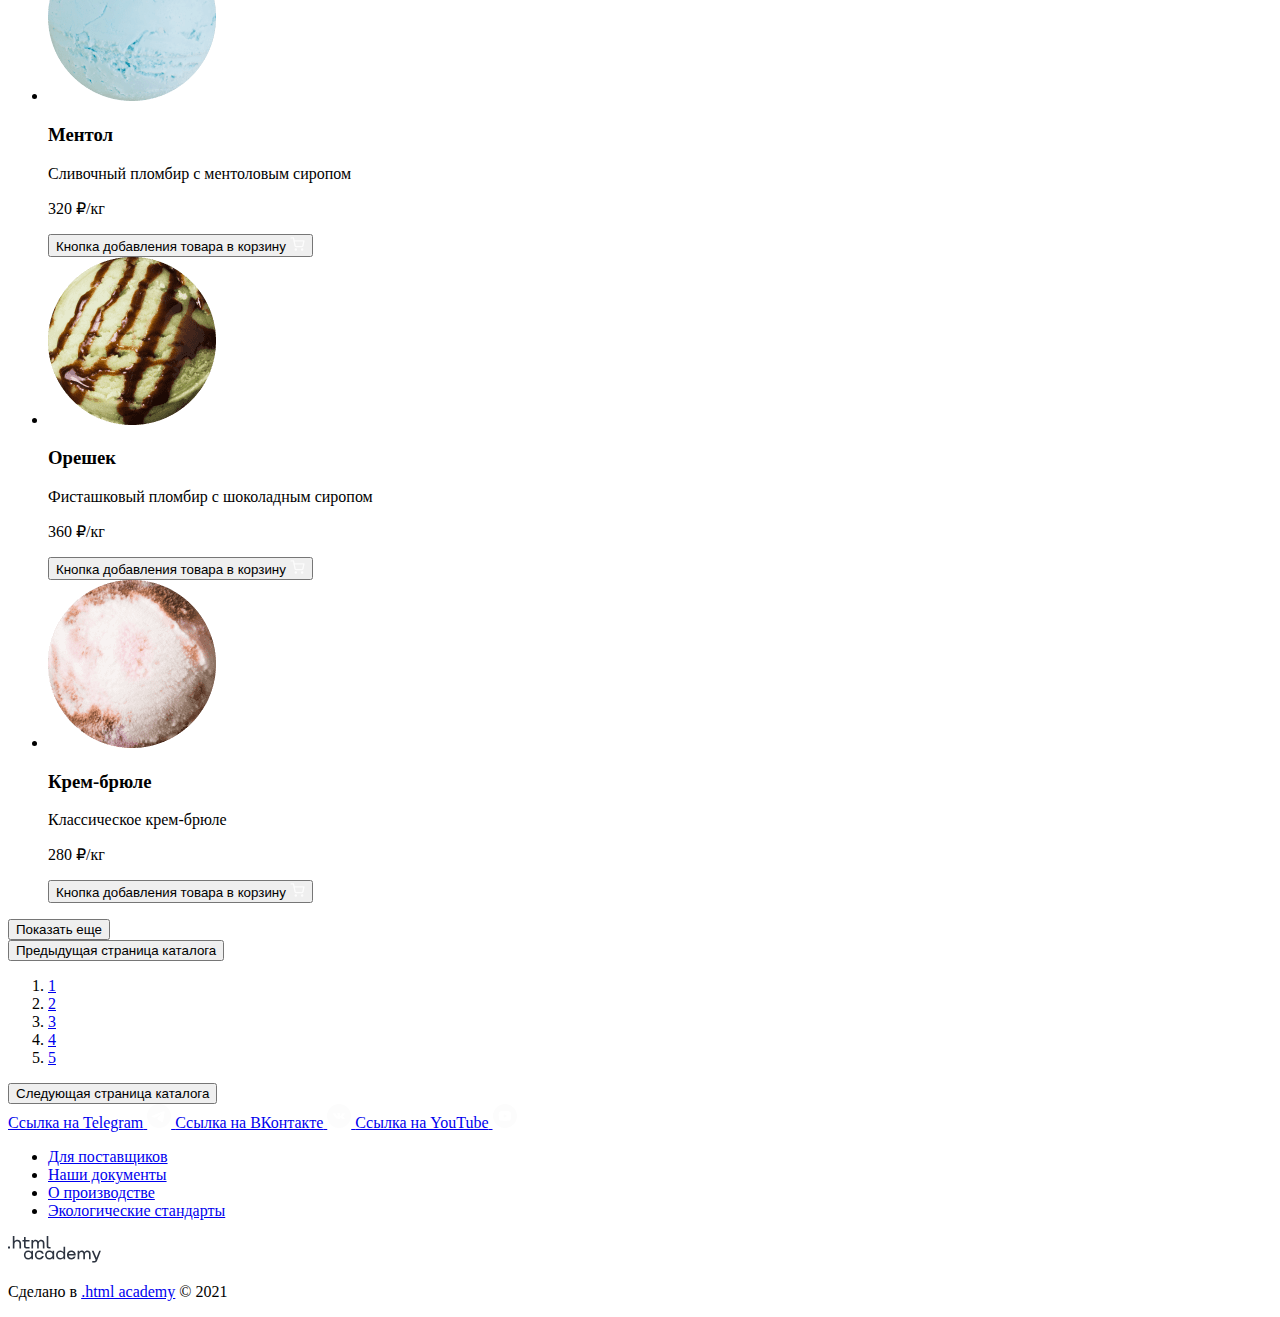
==== commit de30870a: "Добавлены исправления" ====
--- a/catalog.html
+++ b/catalog.html
@@ -140,17 +140,17 @@
     </header>
     <main class="main-catalog">
       <section class="title-and-breadcrumbs">
-        <div class="breadcrumbs-container">
-          <div class="breadcrumb-element">
+        <ul class="breadcrumbs-list">
+          <li class="breadcrumb-item">
             <a class="breadcrumb-link" href="#">Главная</a>
-          </div>
-          <div class="breadcrumb-element">
+          </li>
+          <li class="breadcrumb-item">
             <a class="breadcrumb-link" href="#">Каталог</a>
-          </div>
-          <div class="breadcrumb-element">
+          </li>
+          <li class="breadcrumb-item">
             <a class="breadcrumb-link" href="/catalog.html">Сливочное мороженое</a>
-          </div>
-        </div>
+          </li>
+        </ul>
         <h1 class="catalog-title">Сливочное мороженое</h1>
       </section>
       <section class="catalog-filters">
@@ -278,13 +278,14 @@
             <h3 class="taste-title">Малинка</h3>
             <p class="taste-description">Сливочное мороженое с малиновым джемом</p>
             <p class="taste-price">310 ₽/кг</p>
-            <span class="taste-basket">
-              <svg class="taste-basket-image" xmlns="http://www.w3.org/2000/svg" width="15" height="14" fill="none">
-                <path fill="#FCFCFC" fill-rule="evenodd"
-                  d="M1.167.25a.667.667 0 1 0 0 1.333h1.77l.468 2.336a.664.664 0 0 0 .011.053l.967 4.833a1.826 1.826 0 0 0 1.819 1.47h5.62a1.826 1.826 0 0 0 1.819-1.47l.001-.005.927-4.861a.667.667 0 0 0-.655-.792H4.611L4.138.786A.667.667 0 0 0 3.484.25H1.167ZM5.69 8.544 4.878 4.48h8.23l-.775 4.067a.492.492 0 0 1-.492.395H6.183a.492.492 0 0 1-.492-.397Zm-1.134 3.961a1.246 1.246 0 1 1 2.492 0 1.246 1.246 0 0 1-2.492 0Zm6.374 0a1.246 1.246 0 1 1 2.491 0 1.246 1.246 0 0 1-2.491 0Z"
-                  clip-rule="evenodd" />
-              </svg>
-            </span>
+            <button class="taste-basket-button" type="button">
+              <span class="visually-hidden">Кнопка добавления товара в корзину</span>
+              <svg class="taste-basket-image" xmlns="http://www.w3.org/2000/svg" width="15" height="14" fill="none">
+                <path fill="#FCFCFC" fill-rule="evenodd"
+                  d="M1.167.25a.667.667 0 1 0 0 1.333h1.77l.468 2.336a.664.664 0 0 0 .011.053l.967 4.833a1.826 1.826 0 0 0 1.819 1.47h5.62a1.826 1.826 0 0 0 1.819-1.47l.001-.005.927-4.861a.667.667 0 0 0-.655-.792H4.611L4.138.786A.667.667 0 0 0 3.484.25H1.167ZM5.69 8.544 4.878 4.48h8.23l-.775 4.067a.492.492 0 0 1-.492.395H6.183a.492.492 0 0 1-.492-.397Zm-1.134 3.961a1.246 1.246 0 1 1 2.492 0 1.246 1.246 0 0 1-2.492 0Zm6.374 0a1.246 1.246 0 1 1 2.491 0 1.246 1.246 0 0 1-2.491 0Z"
+                  clip-rule="evenodd" />
+              </svg>
+            </button>
           </li>
           <li class="taste-card">
             <img class="taste-image" src="./images/content/tastes/sundaes/pistachio-sundae.png"
@@ -292,13 +293,14 @@
             <h3 class="taste-title">Фисташка</h3>
             <p class="taste-description">Фисташковый пломбир с кусочками шоколада</p>
             <p class="taste-price">340 ₽/кг</p>
-            <span class="taste-basket">
-              <svg class="taste-basket-image" xmlns="http://www.w3.org/2000/svg" width="15" height="14" fill="none">
-                <path fill="#FCFCFC" fill-rule="evenodd"
-                  d="M1.167.25a.667.667 0 1 0 0 1.333h1.77l.468 2.336a.664.664 0 0 0 .011.053l.967 4.833a1.826 1.826 0 0 0 1.819 1.47h5.62a1.826 1.826 0 0 0 1.819-1.47l.001-.005.927-4.861a.667.667 0 0 0-.655-.792H4.611L4.138.786A.667.667 0 0 0 3.484.25H1.167ZM5.69 8.544 4.878 4.48h8.23l-.775 4.067a.492.492 0 0 1-.492.395H6.183a.492.492 0 0 1-.492-.397Zm-1.134 3.961a1.246 1.246 0 1 1 2.492 0 1.246 1.246 0 0 1-2.492 0Zm6.374 0a1.246 1.246 0 1 1 2.491 0 1.246 1.246 0 0 1-2.491 0Z"
-                  clip-rule="evenodd" />
-              </svg>
-            </span>
+            <button class="taste-basket-button" type="button">
+              <span class="visually-hidden">Кнопка добавления товара в корзину</span>
+              <svg class="taste-basket-image" xmlns="http://www.w3.org/2000/svg" width="15" height="14" fill="none">
+                <path fill="#FCFCFC" fill-rule="evenodd"
+                  d="M1.167.25a.667.667 0 1 0 0 1.333h1.77l.468 2.336a.664.664 0 0 0 .011.053l.967 4.833a1.826 1.826 0 0 0 1.819 1.47h5.62a1.826 1.826 0 0 0 1.819-1.47l.001-.005.927-4.861a.667.667 0 0 0-.655-.792H4.611L4.138.786A.667.667 0 0 0 3.484.25H1.167ZM5.69 8.544 4.878 4.48h8.23l-.775 4.067a.492.492 0 0 1-.492.395H6.183a.492.492 0 0 1-.492-.397Zm-1.134 3.961a1.246 1.246 0 1 1 2.492 0 1.246 1.246 0 0 1-2.492 0Zm6.374 0a1.246 1.246 0 1 1 2.491 0 1.246 1.246 0 0 1-2.491 0Z"
+                  clip-rule="evenodd" />
+              </svg>
+            </button>
           </li>
           <li class="taste-card">
             <img class="taste-image" src="./images/content/tastes/sundaes/blueberry-sundae.png"
@@ -306,13 +308,14 @@
             <h3 class="taste-title">Черника</h3>
             <p class="taste-description">Крем-брюле с черничным джемом</p>
             <p class="taste-price">330 ₽/кг</p>
-            <span class="taste-basket">
-              <svg class="taste-basket-image" xmlns="http://www.w3.org/2000/svg" width="15" height="14" fill="none">
-                <path fill="#FCFCFC" fill-rule="evenodd"
-                  d="M1.167.25a.667.667 0 1 0 0 1.333h1.77l.468 2.336a.664.664 0 0 0 .011.053l.967 4.833a1.826 1.826 0 0 0 1.819 1.47h5.62a1.826 1.826 0 0 0 1.819-1.47l.001-.005.927-4.861a.667.667 0 0 0-.655-.792H4.611L4.138.786A.667.667 0 0 0 3.484.25H1.167ZM5.69 8.544 4.878 4.48h8.23l-.775 4.067a.492.492 0 0 1-.492.395H6.183a.492.492 0 0 1-.492-.397Zm-1.134 3.961a1.246 1.246 0 1 1 2.492 0 1.246 1.246 0 0 1-2.492 0Zm6.374 0a1.246 1.246 0 1 1 2.491 0 1.246 1.246 0 0 1-2.491 0Z"
-                  clip-rule="evenodd" />
-              </svg>
-            </span>
+            <button class="taste-basket-button" type="button">
+              <span class="visually-hidden">Кнопка добавления товара в корзину</span>
+              <svg class="taste-basket-image" xmlns="http://www.w3.org/2000/svg" width="15" height="14" fill="none">
+                <path fill="#FCFCFC" fill-rule="evenodd"
+                  d="M1.167.25a.667.667 0 1 0 0 1.333h1.77l.468 2.336a.664.664 0 0 0 .011.053l.967 4.833a1.826 1.826 0 0 0 1.819 1.47h5.62a1.826 1.826 0 0 0 1.819-1.47l.001-.005.927-4.861a.667.667 0 0 0-.655-.792H4.611L4.138.786A.667.667 0 0 0 3.484.25H1.167ZM5.69 8.544 4.878 4.48h8.23l-.775 4.067a.492.492 0 0 1-.492.395H6.183a.492.492 0 0 1-.492-.397Zm-1.134 3.961a1.246 1.246 0 1 1 2.492 0 1.246 1.246 0 0 1-2.492 0Zm6.374 0a1.246 1.246 0 1 1 2.491 0 1.246 1.246 0 0 1-2.491 0Z"
+                  clip-rule="evenodd" />
+              </svg>
+            </button>
           </li>
           <li class="taste-card">
             <img class="taste-image" src="./images/content/tastes/sundaes/bubble-gum-sundae.png"
@@ -320,13 +323,14 @@
             <h3 class="taste-title">Бабл-гам</h3>
             <p class="taste-description">Ванильный пломбир со сладкой посыпкой</p>
             <p class="taste-price">320 ₽/кг</p>
-            <span class="taste-basket">
-              <svg class="taste-basket-image" xmlns="http://www.w3.org/2000/svg" width="15" height="14" fill="none">
-                <path fill="#FCFCFC" fill-rule="evenodd"
-                  d="M1.167.25a.667.667 0 1 0 0 1.333h1.77l.468 2.336a.664.664 0 0 0 .011.053l.967 4.833a1.826 1.826 0 0 0 1.819 1.47h5.62a1.826 1.826 0 0 0 1.819-1.47l.001-.005.927-4.861a.667.667 0 0 0-.655-.792H4.611L4.138.786A.667.667 0 0 0 3.484.25H1.167ZM5.69 8.544 4.878 4.48h8.23l-.775 4.067a.492.492 0 0 1-.492.395H6.183a.492.492 0 0 1-.492-.397Zm-1.134 3.961a1.246 1.246 0 1 1 2.492 0 1.246 1.246 0 0 1-2.492 0Zm6.374 0a1.246 1.246 0 1 1 2.491 0 1.246 1.246 0 0 1-2.491 0Z"
-                  clip-rule="evenodd" />
-              </svg>
-            </span>
+            <button class="taste-basket-button" type="button">
+              <span class="visually-hidden">Кнопка добавления товара в корзину</span>
+              <svg class="taste-basket-image" xmlns="http://www.w3.org/2000/svg" width="15" height="14" fill="none">
+                <path fill="#FCFCFC" fill-rule="evenodd"
+                  d="M1.167.25a.667.667 0 1 0 0 1.333h1.77l.468 2.336a.664.664 0 0 0 .011.053l.967 4.833a1.826 1.826 0 0 0 1.819 1.47h5.62a1.826 1.826 0 0 0 1.819-1.47l.001-.005.927-4.861a.667.667 0 0 0-.655-.792H4.611L4.138.786A.667.667 0 0 0 3.484.25H1.167ZM5.69 8.544 4.878 4.48h8.23l-.775 4.067a.492.492 0 0 1-.492.395H6.183a.492.492 0 0 1-.492-.397Zm-1.134 3.961a1.246 1.246 0 1 1 2.492 0 1.246 1.246 0 0 1-2.492 0Zm6.374 0a1.246 1.246 0 1 1 2.491 0 1.246 1.246 0 0 1-2.491 0Z"
+                  clip-rule="evenodd" />
+              </svg>
+            </button>
           </li>
           <li class="taste-card">
             <img class="taste-image" src="./images/content/tastes/sundaes/blackberry-sundae.png"
@@ -334,13 +338,14 @@
             <h3 class="taste-title">Ежевика</h3>
             <p class="taste-description">Сливочное мороженое с ежевичным джемом</p>
             <p class="taste-price">330 ₽/кг</p>
-            <span class="taste-basket">
-              <svg class="taste-basket-image" xmlns="http://www.w3.org/2000/svg" width="15" height="14" fill="none">
-                <path fill="#FCFCFC" fill-rule="evenodd"
-                  d="M1.167.25a.667.667 0 1 0 0 1.333h1.77l.468 2.336a.664.664 0 0 0 .011.053l.967 4.833a1.826 1.826 0 0 0 1.819 1.47h5.62a1.826 1.826 0 0 0 1.819-1.47l.001-.005.927-4.861a.667.667 0 0 0-.655-.792H4.611L4.138.786A.667.667 0 0 0 3.484.25H1.167ZM5.69 8.544 4.878 4.48h8.23l-.775 4.067a.492.492 0 0 1-.492.395H6.183a.492.492 0 0 1-.492-.397Zm-1.134 3.961a1.246 1.246 0 1 1 2.492 0 1.246 1.246 0 0 1-2.492 0Zm6.374 0a1.246 1.246 0 1 1 2.491 0 1.246 1.246 0 0 1-2.491 0Z"
-                  clip-rule="evenodd" />
-              </svg>
-            </span>
+            <button class="taste-basket-button" type="button">
+              <span class="visually-hidden">Кнопка добавления товара в корзину</span>
+              <svg class="taste-basket-image" xmlns="http://www.w3.org/2000/svg" width="15" height="14" fill="none">
+                <path fill="#FCFCFC" fill-rule="evenodd"
+                  d="M1.167.25a.667.667 0 1 0 0 1.333h1.77l.468 2.336a.664.664 0 0 0 .011.053l.967 4.833a1.826 1.826 0 0 0 1.819 1.47h5.62a1.826 1.826 0 0 0 1.819-1.47l.001-.005.927-4.861a.667.667 0 0 0-.655-.792H4.611L4.138.786A.667.667 0 0 0 3.484.25H1.167ZM5.69 8.544 4.878 4.48h8.23l-.775 4.067a.492.492 0 0 1-.492.395H6.183a.492.492 0 0 1-.492-.397Zm-1.134 3.961a1.246 1.246 0 1 1 2.492 0 1.246 1.246 0 0 1-2.492 0Zm6.374 0a1.246 1.246 0 1 1 2.491 0 1.246 1.246 0 0 1-2.491 0Z"
+                  clip-rule="evenodd" />
+              </svg>
+            </button>
           </li>
           <li class="taste-card">
             <img class="taste-image" src="./images/content/tastes/sundaes/banana-sundae.png"
@@ -348,13 +353,14 @@
             <h3 class="taste-title">Банан</h3>
             <p class="taste-description">Сливочный пломбир с банановым вкусом</p>
             <p class="taste-price">340 ₽/кг</p>
-            <span class="taste-basket">
-              <svg class="taste-basket-image" xmlns="http://www.w3.org/2000/svg" width="15" height="14" fill="none">
-                <path fill="#FCFCFC" fill-rule="evenodd"
-                  d="M1.167.25a.667.667 0 1 0 0 1.333h1.77l.468 2.336a.664.664 0 0 0 .011.053l.967 4.833a1.826 1.826 0 0 0 1.819 1.47h5.62a1.826 1.826 0 0 0 1.819-1.47l.001-.005.927-4.861a.667.667 0 0 0-.655-.792H4.611L4.138.786A.667.667 0 0 0 3.484.25H1.167ZM5.69 8.544 4.878 4.48h8.23l-.775 4.067a.492.492 0 0 1-.492.395H6.183a.492.492 0 0 1-.492-.397Zm-1.134 3.961a1.246 1.246 0 1 1 2.492 0 1.246 1.246 0 0 1-2.492 0Zm6.374 0a1.246 1.246 0 1 1 2.491 0 1.246 1.246 0 0 1-2.491 0Z"
-                  clip-rule="evenodd" />
-              </svg>
-            </span>
+            <button class="taste-basket-button" type="button">
+              <span class="visually-hidden">Кнопка добавления товара в корзину</span>
+              <svg class="taste-basket-image" xmlns="http://www.w3.org/2000/svg" width="15" height="14" fill="none">
+                <path fill="#FCFCFC" fill-rule="evenodd"
+                  d="M1.167.25a.667.667 0 1 0 0 1.333h1.77l.468 2.336a.664.664 0 0 0 .011.053l.967 4.833a1.826 1.826 0 0 0 1.819 1.47h5.62a1.826 1.826 0 0 0 1.819-1.47l.001-.005.927-4.861a.667.667 0 0 0-.655-.792H4.611L4.138.786A.667.667 0 0 0 3.484.25H1.167ZM5.69 8.544 4.878 4.48h8.23l-.775 4.067a.492.492 0 0 1-.492.395H6.183a.492.492 0 0 1-.492-.397Zm-1.134 3.961a1.246 1.246 0 1 1 2.492 0 1.246 1.246 0 0 1-2.492 0Zm6.374 0a1.246 1.246 0 1 1 2.491 0 1.246 1.246 0 0 1-2.491 0Z"
+                  clip-rule="evenodd" />
+              </svg>
+            </button>
           </li>
           <li class="taste-card">
             <img class="taste-image" src="./images/content/tastes/sundaes/chocolate-sundae.png"
@@ -362,13 +368,14 @@
             <h3 class="taste-title">Шоколадка</h3>
             <p class="taste-description">Классический шоколадный пломбир</p>
             <p class="taste-price">270 ₽/кг</p>
-            <span class="taste-basket">
-              <svg class="taste-basket-image" xmlns="http://www.w3.org/2000/svg" width="15" height="14" fill="none">
-                <path fill="#FCFCFC" fill-rule="evenodd"
-                  d="M1.167.25a.667.667 0 1 0 0 1.333h1.77l.468 2.336a.664.664 0 0 0 .011.053l.967 4.833a1.826 1.826 0 0 0 1.819 1.47h5.62a1.826 1.826 0 0 0 1.819-1.47l.001-.005.927-4.861a.667.667 0 0 0-.655-.792H4.611L4.138.786A.667.667 0 0 0 3.484.25H1.167ZM5.69 8.544 4.878 4.48h8.23l-.775 4.067a.492.492 0 0 1-.492.395H6.183a.492.492 0 0 1-.492-.397Zm-1.134 3.961a1.246 1.246 0 1 1 2.492 0 1.246 1.246 0 0 1-2.492 0Zm6.374 0a1.246 1.246 0 1 1 2.491 0 1.246 1.246 0 0 1-2.491 0Z"
-                  clip-rule="evenodd" />
-              </svg>
-            </span>
+            <button class="taste-basket-button" type="button">
+              <span class="visually-hidden">Кнопка добавления товара в корзину</span>
+              <svg class="taste-basket-image" xmlns="http://www.w3.org/2000/svg" width="15" height="14" fill="none">
+                <path fill="#FCFCFC" fill-rule="evenodd"
+                  d="M1.167.25a.667.667 0 1 0 0 1.333h1.77l.468 2.336a.664.664 0 0 0 .011.053l.967 4.833a1.826 1.826 0 0 0 1.819 1.47h5.62a1.826 1.826 0 0 0 1.819-1.47l.001-.005.927-4.861a.667.667 0 0 0-.655-.792H4.611L4.138.786A.667.667 0 0 0 3.484.25H1.167ZM5.69 8.544 4.878 4.48h8.23l-.775 4.067a.492.492 0 0 1-.492.395H6.183a.492.492 0 0 1-.492-.397Zm-1.134 3.961a1.246 1.246 0 1 1 2.492 0 1.246 1.246 0 0 1-2.492 0Zm6.374 0a1.246 1.246 0 1 1 2.491 0 1.246 1.246 0 0 1-2.491 0Z"
+                  clip-rule="evenodd" />
+              </svg>
+            </button>
           </li>
           <li class="taste-card">
             <img class="taste-image" src="./images/content/tastes/sundaes/strawberry-sundae.png"
@@ -376,13 +383,14 @@
             <h3 class="taste-title">Клубничка</h3>
             <p class="taste-description">Сливочный пломбир с клубничным вкусом</p>
             <p class="taste-price">300 ₽/кг</p>
-            <span class="taste-basket">
-              <svg class="taste-basket-image" xmlns="http://www.w3.org/2000/svg" width="15" height="14" fill="none">
-                <path fill="#FCFCFC" fill-rule="evenodd"
-                  d="M1.167.25a.667.667 0 1 0 0 1.333h1.77l.468 2.336a.664.664 0 0 0 .011.053l.967 4.833a1.826 1.826 0 0 0 1.819 1.47h5.62a1.826 1.826 0 0 0 1.819-1.47l.001-.005.927-4.861a.667.667 0 0 0-.655-.792H4.611L4.138.786A.667.667 0 0 0 3.484.25H1.167ZM5.69 8.544 4.878 4.48h8.23l-.775 4.067a.492.492 0 0 1-.492.395H6.183a.492.492 0 0 1-.492-.397Zm-1.134 3.961a1.246 1.246 0 1 1 2.492 0 1.246 1.246 0 0 1-2.492 0Zm6.374 0a1.246 1.246 0 1 1 2.491 0 1.246 1.246 0 0 1-2.491 0Z"
-                  clip-rule="evenodd" />
-              </svg>
-            </span>
+            <button class="taste-basket-button" type="button">
+              <span class="visually-hidden">Кнопка добавления товара в корзину</span>
+              <svg class="taste-basket-image" xmlns="http://www.w3.org/2000/svg" width="15" height="14" fill="none">
+                <path fill="#FCFCFC" fill-rule="evenodd"
+                  d="M1.167.25a.667.667 0 1 0 0 1.333h1.77l.468 2.336a.664.664 0 0 0 .011.053l.967 4.833a1.826 1.826 0 0 0 1.819 1.47h5.62a1.826 1.826 0 0 0 1.819-1.47l.001-.005.927-4.861a.667.667 0 0 0-.655-.792H4.611L4.138.786A.667.667 0 0 0 3.484.25H1.167ZM5.69 8.544 4.878 4.48h8.23l-.775 4.067a.492.492 0 0 1-.492.395H6.183a.492.492 0 0 1-.492-.397Zm-1.134 3.961a1.246 1.246 0 1 1 2.492 0 1.246 1.246 0 0 1-2.492 0Zm6.374 0a1.246 1.246 0 1 1 2.491 0 1.246 1.246 0 0 1-2.491 0Z"
+                  clip-rule="evenodd" />
+              </svg>
+            </button>
           </li>
           <li class="taste-card">
             <img class="taste-image" src="./images/content/tastes/sundaes/lemon-sundae.png"
@@ -390,13 +398,14 @@
             <h3 class="taste-title">Лимон</h3>
             <p class="taste-description">Освежающий лимонный сорбет</p>
             <p class="taste-price">310 ₽/кг</p>
-            <span class="taste-basket">
-              <svg class="taste-basket-image" xmlns="http://www.w3.org/2000/svg" width="15" height="14" fill="none">
-                <path fill="#FCFCFC" fill-rule="evenodd"
-                  d="M1.167.25a.667.667 0 1 0 0 1.333h1.77l.468 2.336a.664.664 0 0 0 .011.053l.967 4.833a1.826 1.826 0 0 0 1.819 1.47h5.62a1.826 1.826 0 0 0 1.819-1.47l.001-.005.927-4.861a.667.667 0 0 0-.655-.792H4.611L4.138.786A.667.667 0 0 0 3.484.25H1.167ZM5.69 8.544 4.878 4.48h8.23l-.775 4.067a.492.492 0 0 1-.492.395H6.183a.492.492 0 0 1-.492-.397Zm-1.134 3.961a1.246 1.246 0 1 1 2.492 0 1.246 1.246 0 0 1-2.492 0Zm6.374 0a1.246 1.246 0 1 1 2.491 0 1.246 1.246 0 0 1-2.491 0Z"
-                  clip-rule="evenodd" />
-              </svg>
-            </span>
+            <button class="taste-basket-button" type="button">
+              <span class="visually-hidden">Кнопка добавления товара в корзину</span>
+              <svg class="taste-basket-image" xmlns="http://www.w3.org/2000/svg" width="15" height="14" fill="none">
+                <path fill="#FCFCFC" fill-rule="evenodd"
+                  d="M1.167.25a.667.667 0 1 0 0 1.333h1.77l.468 2.336a.664.664 0 0 0 .011.053l.967 4.833a1.826 1.826 0 0 0 1.819 1.47h5.62a1.826 1.826 0 0 0 1.819-1.47l.001-.005.927-4.861a.667.667 0 0 0-.655-.792H4.611L4.138.786A.667.667 0 0 0 3.484.25H1.167ZM5.69 8.544 4.878 4.48h8.23l-.775 4.067a.492.492 0 0 1-.492.395H6.183a.492.492 0 0 1-.492-.397Zm-1.134 3.961a1.246 1.246 0 1 1 2.492 0 1.246 1.246 0 0 1-2.492 0Zm6.374 0a1.246 1.246 0 1 1 2.491 0 1.246 1.246 0 0 1-2.491 0Z"
+                  clip-rule="evenodd" />
+              </svg>
+            </button>
           </li>
           <li class="taste-card">
             <img class="taste-image" src="./images/content/tastes/sundaes/mentol-sundae.png"
@@ -404,13 +413,14 @@
             <h3 class="taste-title">Ментол</h3>
             <p class="taste-description">Сливочный пломбир с ментоловым сиропом</p>
             <p class="taste-price">320 ₽/кг</p>
-            <span class="taste-basket">
-              <svg class="taste-basket-image" xmlns="http://www.w3.org/2000/svg" width="15" height="14" fill="none">
-                <path fill="#FCFCFC" fill-rule="evenodd"
-                  d="M1.167.25a.667.667 0 1 0 0 1.333h1.77l.468 2.336a.664.664 0 0 0 .011.053l.967 4.833a1.826 1.826 0 0 0 1.819 1.47h5.62a1.826 1.826 0 0 0 1.819-1.47l.001-.005.927-4.861a.667.667 0 0 0-.655-.792H4.611L4.138.786A.667.667 0 0 0 3.484.25H1.167ZM5.69 8.544 4.878 4.48h8.23l-.775 4.067a.492.492 0 0 1-.492.395H6.183a.492.492 0 0 1-.492-.397Zm-1.134 3.961a1.246 1.246 0 1 1 2.492 0 1.246 1.246 0 0 1-2.492 0Zm6.374 0a1.246 1.246 0 1 1 2.491 0 1.246 1.246 0 0 1-2.491 0Z"
-                  clip-rule="evenodd" />
-              </svg>
-            </span>
+            <button class="taste-basket-button" type="button">
+              <span class="visually-hidden">Кнопка добавления товара в корзину</span>
+              <svg class="taste-basket-image" xmlns="http://www.w3.org/2000/svg" width="15" height="14" fill="none">
+                <path fill="#FCFCFC" fill-rule="evenodd"
+                  d="M1.167.25a.667.667 0 1 0 0 1.333h1.77l.468 2.336a.664.664 0 0 0 .011.053l.967 4.833a1.826 1.826 0 0 0 1.819 1.47h5.62a1.826 1.826 0 0 0 1.819-1.47l.001-.005.927-4.861a.667.667 0 0 0-.655-.792H4.611L4.138.786A.667.667 0 0 0 3.484.25H1.167ZM5.69 8.544 4.878 4.48h8.23l-.775 4.067a.492.492 0 0 1-.492.395H6.183a.492.492 0 0 1-.492-.397Zm-1.134 3.961a1.246 1.246 0 1 1 2.492 0 1.246 1.246 0 0 1-2.492 0Zm6.374 0a1.246 1.246 0 1 1 2.491 0 1.246 1.246 0 0 1-2.491 0Z"
+                  clip-rule="evenodd" />
+              </svg>
+            </button>
           </li>
           <li class="taste-card">
             <img class="taste-image" src="./images/content/tastes/sundaes/nut-sundae.png"
@@ -418,13 +428,14 @@
             <h3 class="taste-title">Орешек</h3>
             <p class="taste-description">Фисташковый пломбир с шоколадным сиропом</p>
             <p class="taste-price">360 ₽/кг</p>
-            <span class="taste-basket">
-              <svg class="taste-basket-image" xmlns="http://www.w3.org/2000/svg" width="15" height="14" fill="none">
-                <path fill="#FCFCFC" fill-rule="evenodd"
-                  d="M1.167.25a.667.667 0 1 0 0 1.333h1.77l.468 2.336a.664.664 0 0 0 .011.053l.967 4.833a1.826 1.826 0 0 0 1.819 1.47h5.62a1.826 1.826 0 0 0 1.819-1.47l.001-.005.927-4.861a.667.667 0 0 0-.655-.792H4.611L4.138.786A.667.667 0 0 0 3.484.25H1.167ZM5.69 8.544 4.878 4.48h8.23l-.775 4.067a.492.492 0 0 1-.492.395H6.183a.492.492 0 0 1-.492-.397Zm-1.134 3.961a1.246 1.246 0 1 1 2.492 0 1.246 1.246 0 0 1-2.492 0Zm6.374 0a1.246 1.246 0 1 1 2.491 0 1.246 1.246 0 0 1-2.491 0Z"
-                  clip-rule="evenodd" />
-              </svg>
-            </span>
+            <button class="taste-basket-button" type="button">
+              <span class="visually-hidden">Кнопка добавления товара в корзину</span>
+              <svg class="taste-basket-image" xmlns="http://www.w3.org/2000/svg" width="15" height="14" fill="none">
+                <path fill="#FCFCFC" fill-rule="evenodd"
+                  d="M1.167.25a.667.667 0 1 0 0 1.333h1.77l.468 2.336a.664.664 0 0 0 .011.053l.967 4.833a1.826 1.826 0 0 0 1.819 1.47h5.62a1.826 1.826 0 0 0 1.819-1.47l.001-.005.927-4.861a.667.667 0 0 0-.655-.792H4.611L4.138.786A.667.667 0 0 0 3.484.25H1.167ZM5.69 8.544 4.878 4.48h8.23l-.775 4.067a.492.492 0 0 1-.492.395H6.183a.492.492 0 0 1-.492-.397Zm-1.134 3.961a1.246 1.246 0 1 1 2.492 0 1.246 1.246 0 0 1-2.492 0Zm6.374 0a1.246 1.246 0 1 1 2.491 0 1.246 1.246 0 0 1-2.491 0Z"
+                  clip-rule="evenodd" />
+              </svg>
+            </button>
           </li>
           <li class="taste-card">
             <img class="taste-image" src="./images/content/tastes/sundaes/creme-brulee-sundae.png"
@@ -432,13 +443,14 @@
             <h3 class="taste-title">Крем-брюле</h3>
             <p class="taste-description">Классическое крем-брюле </p>
             <p class="taste-price">280 ₽/кг</p>
-            <span class="taste-basket">
-              <svg class="taste-basket-image" xmlns="http://www.w3.org/2000/svg" width="15" height="14" fill="none">
-                <path fill="#FCFCFC" fill-rule="evenodd"
-                  d="M1.167.25a.667.667 0 1 0 0 1.333h1.77l.468 2.336a.664.664 0 0 0 .011.053l.967 4.833a1.826 1.826 0 0 0 1.819 1.47h5.62a1.826 1.826 0 0 0 1.819-1.47l.001-.005.927-4.861a.667.667 0 0 0-.655-.792H4.611L4.138.786A.667.667 0 0 0 3.484.25H1.167ZM5.69 8.544 4.878 4.48h8.23l-.775 4.067a.492.492 0 0 1-.492.395H6.183a.492.492 0 0 1-.492-.397Zm-1.134 3.961a1.246 1.246 0 1 1 2.492 0 1.246 1.246 0 0 1-2.492 0Zm6.374 0a1.246 1.246 0 1 1 2.491 0 1.246 1.246 0 0 1-2.491 0Z"
-                  clip-rule="evenodd" />
-              </svg>
-            </span>
+            <button class="taste-basket-button" type="button">
+              <span class="visually-hidden">Кнопка добавления товара в корзину</span>
+              <svg class="taste-basket-image" xmlns="http://www.w3.org/2000/svg" width="15" height="14" fill="none">
+                <path fill="#FCFCFC" fill-rule="evenodd"
+                  d="M1.167.25a.667.667 0 1 0 0 1.333h1.77l.468 2.336a.664.664 0 0 0 .011.053l.967 4.833a1.826 1.826 0 0 0 1.819 1.47h5.62a1.826 1.826 0 0 0 1.819-1.47l.001-.005.927-4.861a.667.667 0 0 0-.655-.792H4.611L4.138.786A.667.667 0 0 0 3.484.25H1.167ZM5.69 8.544 4.878 4.48h8.23l-.775 4.067a.492.492 0 0 1-.492.395H6.183a.492.492 0 0 1-.492-.397Zm-1.134 3.961a1.246 1.246 0 1 1 2.492 0 1.246 1.246 0 0 1-2.492 0Zm6.374 0a1.246 1.246 0 1 1 2.491 0 1.246 1.246 0 0 1-2.491 0Z"
+                  clip-rule="evenodd" />
+              </svg>
+            </button>
           </li>
         </ul>
         <div class="cards-bottom-container">
@@ -447,7 +459,7 @@
             <button class="pagination-switch-button-left">
               <span class="visually-hidden">Предыдущая страница каталога</span>
             </button>
-            <ul class="pagination-list">
+            <ol class="pagination-list">
               <li class="pagination-item">
                 <a class="pagination-link pagination-link-current" href="#">1</a>
               </li>
@@ -463,7 +475,7 @@
               <li class="pagination-item">
                 <a class="pagination-link" href="#">5</a>
               </li>
-            </ul>
+            </ol>
             <button class="pagination-switch-button-right">
               <span class="visually-hidden">Следующая страница каталога</span>
             </button>
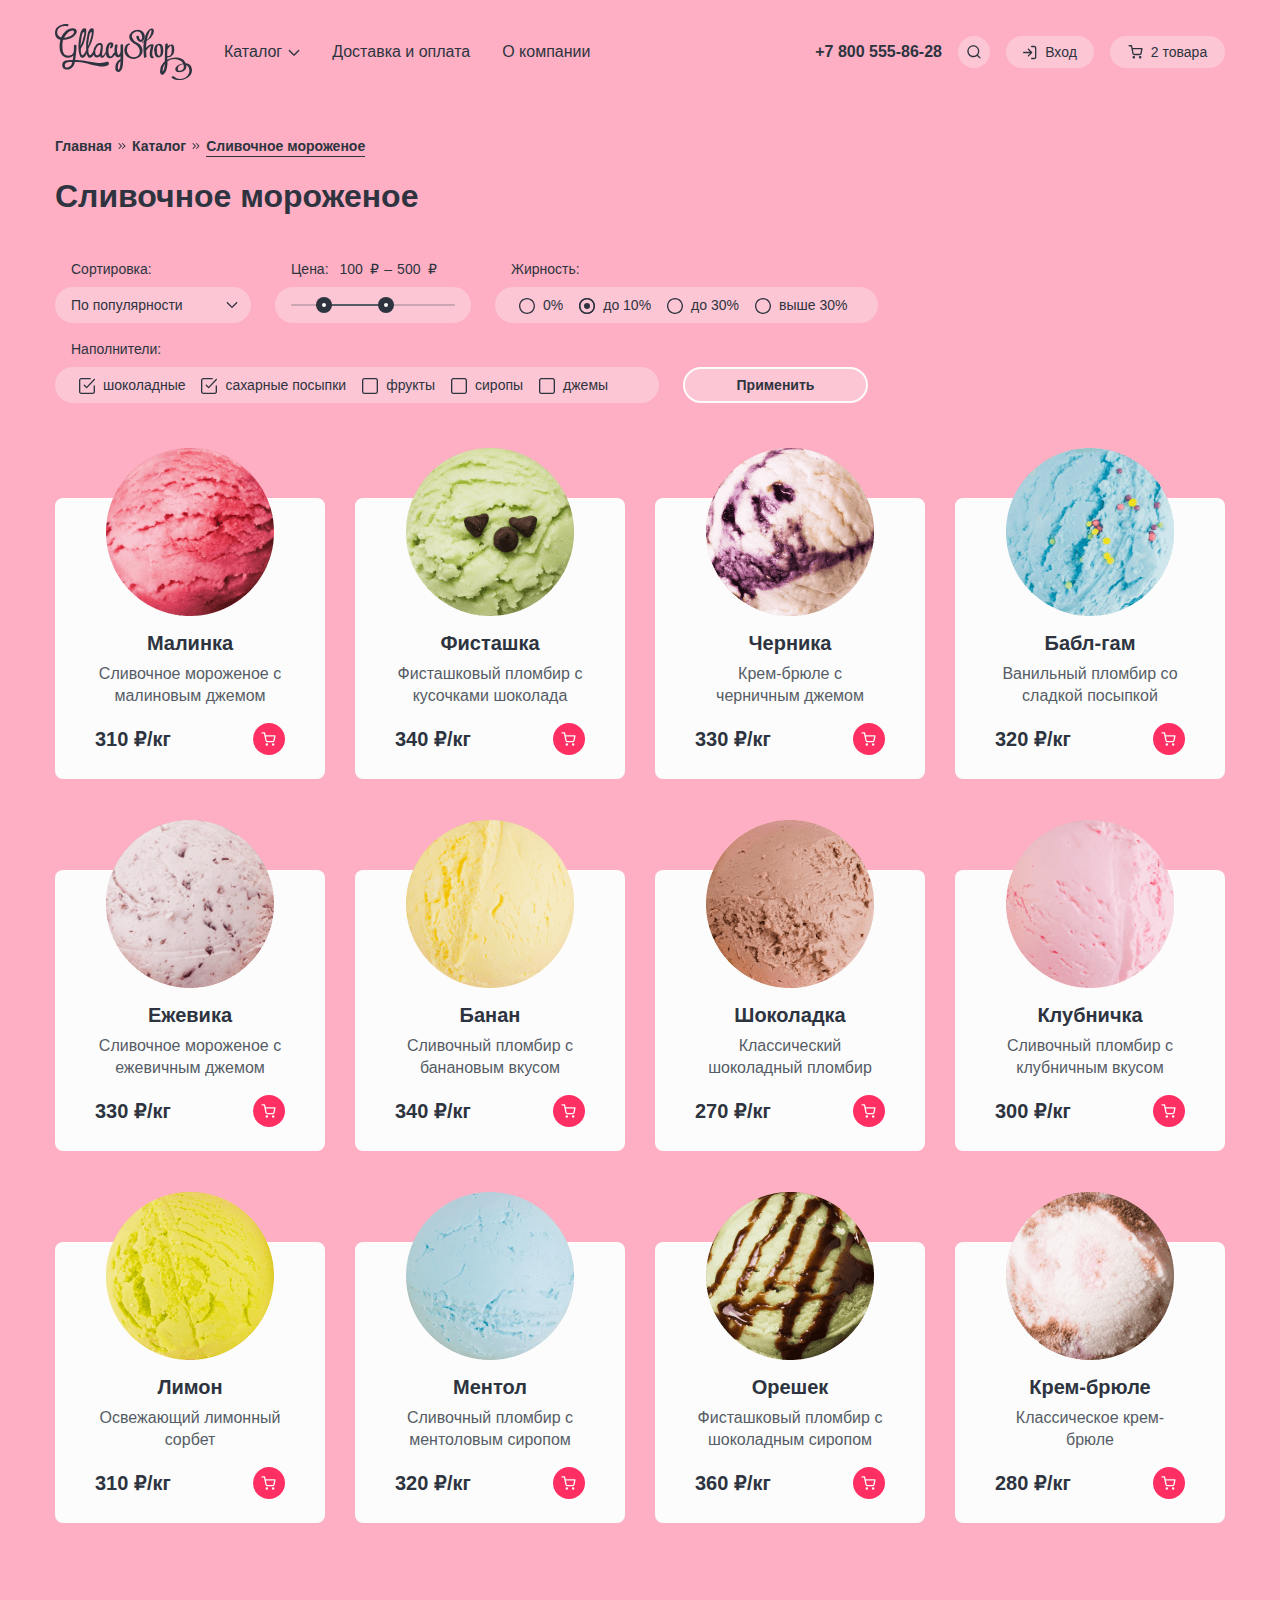
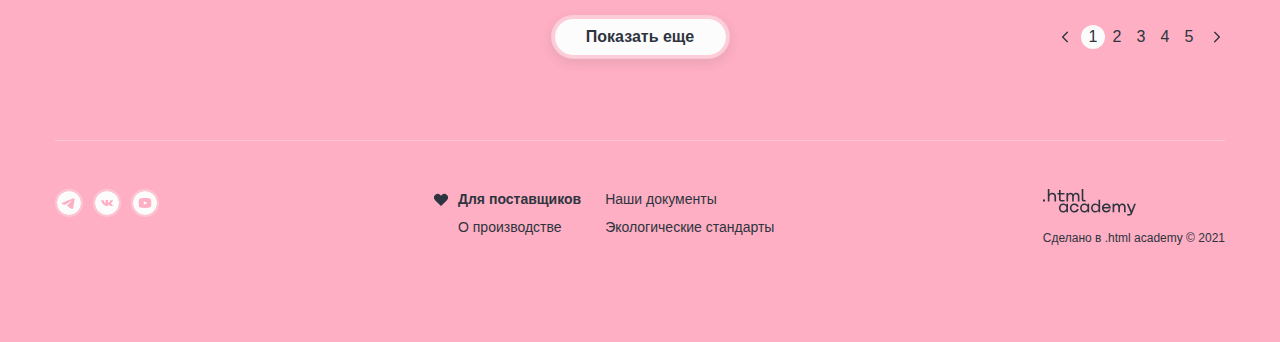
==== commit b0e69a24: "Merge pull request #2 from RisenPhoenixSpB/master" ====
--- a/catalog.html
+++ b/catalog.html
@@ -4,45 +4,43 @@
   <head>
     <meta charset="utf-8">
     <link rel="icon" type="image/png" sizes="32x32" href="./favicon-32x32.png">
+    <link rel="stylesheet" href="styles/styles.css">
     <title>HTML Academy: Глейси</title>
   </head>
 
-  <body>
-    <header class="page-header">
+  <body class="background-pink">
+    <header class="catalog-header">
       <h1 class="visually-hidden">Gllacy shop</h1>
       <a class="logo-link" href="index.html">
         <img class="gllacy-logo" src="./images/logos/gllacy-logo.svg" alt="Логотип Глейси" width="137" height="56">
       </a>
       <nav class="header-navigation">
-        <div class="catalog-container">
-          <a class="catalog-link" href="#">
-            Каталог
-            <svg class="catalog-icon" xmlns="http://www.w3.org/2000/svg" width="12" height="7" fill="none">
-              <path fill="#2D3440" fill-rule="evenodd"
-                d="M1.80812 1.05317c-.26035-.26035-.68246-.26035-.94281 0-.26035.26035-.26035.68246 0 .94281l4.66034 4.66035a.74088.74088 0 0 0 .00624.00632c.1307.13069.30215.19578.47345.19526.16996-.0005.33977-.06558.46944-.19526a.61255.61255 0 0 0 .00621-.00629l4.66041-4.66038c.2603-.26035.2603-.68246 0-.94281-.2604-.26035-.6825-.26035-.9428 0L6.00334 5.24839 1.80812 1.05317Z"
-                clip-rule="evenodd" />
-            </svg>
-          </a>
-          <div class="catalog-popover catalog-popover-disabled">
-            <ul class="catalog-popover-list">
-              <li class="catalog-popover-item">
-                <a class="catalog-popover-link" href="#">Новинки</a>
-              </li>
-              <li class="catalog-popover-item">
-                <a class="catalog-popover-link" href="/catalog.html">Сливочное</a>
-              </li>
-              <li class="catalog-popover-item">
-                <a class="catalog-popover-link" href="#">Щербеты</a>
-              </li>
-              <li class="catalog-popover-item">
-                <a class="catalog-popover-link" href="#">Фруктовый лед</a>
-              </li>
-              <li class="catalog-popover-item">
-                <a class="catalog-popover-link" href="#">Мелорин</a>
-              </li>
-            </ul>
-          </div>
-        </div>
+        <a class="catalog-link" href="#">
+          Каталог
+          <svg class="catalog-icon" aria-hidden="true" focusable="false" xmlns="http://www.w3.org/2000/svg" width="12"
+            height="7" fill="none">
+            <path fill="#2D3440" fill-rule="evenodd"
+              d="M1.80812 1.05317c-.26035-.26035-.68246-.26035-.94281 0-.26035.26035-.26035.68246 0 .94281l4.66034 4.66035a.74088.74088 0 0 0 .00624.00632c.1307.13069.30215.19578.47345.19526.16996-.0005.33977-.06558.46944-.19526a.61255.61255 0 0 0 .00621-.00629l4.66041-4.66038c.2603-.26035.2603-.68246 0-.94281-.2604-.26035-.6825-.26035-.9428 0L6.00334 5.24839 1.80812 1.05317Z"
+              clip-rule="evenodd" />
+          </svg>
+        </a>
+        <ul class="catalog-popover catalog-popover-disabled">
+          <li class="catalog-popover-item catalog-popover-item-current">
+            <a class="catalog-popover-link" href="#">Новинки</a>
+          </li>
+          <li class="catalog-popover-item">
+            <a class="catalog-popover-link" href="/catalog.html">Сливочное</a>
+          </li>
+          <li class="catalog-popover-item">
+            <a class="catalog-popover-link" href="#">Щербеты</a>
+          </li>
+          <li class="catalog-popover-item">
+            <a class="catalog-popover-link" href="#">Фруктовый лед</a>
+          </li>
+          <li class="catalog-popover-item">
+            <a class="catalog-popover-link" href="#">Мелорин</a>
+          </li>
+        </ul>
         <a class="delivery-payment-link" href="#">Доставка и оплата</a>
         <a class="about-company-link" href="#">О компании</a>
       </nav>
@@ -51,25 +49,29 @@
       </address>
       <div class="header-search-container">
         <button class="button-search" type="button">
-          <svg class="button-search-icon" xmlns="http://www.w3.org/2000/svg" width="14" height="14" fill="none">
+          <svg class="button-search-icon" aria-hidden="true" focusable="false" xmlns="http://www.w3.org/2000/svg"
+            width="14" height="14" fill="none">
             <path fill="#2D3440" fill-rule="evenodd"
               d="M1.6634 6.1879c0-2.5774 2.0894-4.6667 4.6667-4.6667 2.5773 0 4.6666 2.0893 4.6666 4.6667 0 1.2572-.4972 2.3984-1.3056 3.2375a.6722.6722 0 0 0-.1235.1235c-.8391.8084-1.9803 1.3056-3.2375 1.3056-2.5774 0-4.6667-2.0893-4.6667-4.6666Zm8.4118 4.6879a5.9747 5.9747 0 0 1-3.7451 1.3121c-3.3137 0-6-2.6863-6-6s2.6863-6 6-6 6 2.6863 6 6A5.9747 5.9747 0 0 1 11.018 9.933l2.4501 2.4501a.6666.6666 0 0 1 0 .9428.6666.6666 0 0 1-.9428 0l-2.4501-2.4501Z"
               clip-rule="evenodd" />
           </svg>
           <span class="visually-hidden">Кнопка поиска по сайту</span>
         </button>
-        <div class="header-search-form-container header-search-form-container-disabled">
-          <form class="header-search-form" action="https://echo.htmlacademy.ru/" method="post">
-            <label class="header-search-form-label">
-              <input class="header-search-form-input" type="text" name="site-search" placeholder="Поиск по сайту"
-                required>
-            </label>
-          </form>
-        </div>
+        <form class="header-search-form header-search-form-disabled" action="https://echo.htmlacademy.ru/"
+          method="post">
+          <label class="header-search-form-label">
+            <input class="header-search-form-input" type="text" name="site-search" placeholder="Поиск по сайту"
+              required>
+          </label>
+          <button class="header-search-form-button header-search-form-button-disabled" type="button">
+            <span class="visually-hidden">Стереть введенный текст в форме</span>
+          </button>
+        </form>
       </div>
       <div class="header-user-account-container">
         <button class="user-account-entry-button" type="button">
-          <svg class="account-entry-icon" xmlns="http://www.w3.org/2000/svg" width="14" height="15" fill="none">
+          <svg class="account-entry-icon" aria-hidden="true" focusable="false" xmlns="http://www.w3.org/2000/svg"
+            width="14" height="15" fill="none">
             <path fill="#2D3440" fill-rule="evenodd"
               d="M8 1.52458c0-.36819.29848-.66667.66667-.66667h2.66663a1.9997 1.9997 0 0 1 1.4142.58579 1.9999 1.9999 0 0 1 .5858 1.41421v9.33329c0 .5305-.2107 1.0392-.5858 1.4143-.375.375-.8837.5857-1.4142.5857H8.66667c-.36819 0-.66667-.2984-.66667-.6666 0-.3682.29848-.6667.66667-.6667h2.66663c.1768 0 .3464-.0702.4714-.1953A.66618.66618 0 0 0 12 12.1912V2.85791a.66637.66637 0 0 0-.1953-.4714.66662.66662 0 0 0-.4714-.19527H8.66667C8.29848 2.19124 8 1.89277 8 1.52458ZM4.86189 3.71984c.26035-.26035.68246-.26035.94281 0l3.3291 3.3291a.67314.67314 0 0 1 .04858.05313.6635.6635 0 0 1 .08045.12379c.04511.08986.0705.19132.0705.29872 0 .10862-.02598.21118-.07206.30179a.66356.66356 0 0 1-.07371.11432.67124.67124 0 0 1-.05402.05978L5.8047 11.3293c-.26035.2604-.68246.2604-.94281 0-.26035-.2603-.26035-.6824 0-.9428l2.19526-2.19526H.66667C.29847 8.19124 0 7.89277 0 7.52458s.29848-.66667.66667-.66667h6.39048L4.86189 4.66265c-.26035-.26035-.26035-.68246 0-.94281Z"
               clip-rule="evenodd" />
@@ -87,7 +89,7 @@
               </label>
             </div>
             <div class="user-account-entry-bottom-container">
-              <button class="user-account-entry-button" type="submit">Войти</button>
+              <button class="user-account-entry-button-popover" type="submit">Войти</button>
               <a class="password-recovery-link" href="#">Забыли пароль?</a>
               <a class="registration-link" href="#">Регистрация</a>
             </div>
@@ -97,7 +99,8 @@
       <div class="header-basket-container">
         <button class="header-basket-button" type="button">
           <span class="visually-hidden">Кнопка корзины</span>
-          <svg class="basket-icon" xmlns="http://www.w3.org/2000/svg" width="15" height="14" fill="none">
+          <svg class="basket-icon" aria-hidden="true" focusable="false" xmlns="http://www.w3.org/2000/svg" width="15"
+            height="14" fill="none">
             <path fill="#2D3440" fill-rule="evenodd"
               d="M1.16667.10791C.798477.10791.5.406387.5.774577c0 .368193.298477.666663.66667.666663h1.77127l.46743 2.33539a.663963.663963 0 0 0 .01063.0531l.96738 4.83333.00012.00056c.08356.42001.31212.79728.64571 1.06582.3319.26718.74674.40976 1.17262.40326h5.62067c.4259.0065.8408-.13608 1.1727-.40326.3337-.26866.5623-.64615.6458-1.06638l.001-.00499.9271-4.86144c.0372-.19517-.0146-.39677-.1412-.54985-.1267-.15309-.315-.24171-.5137-.24171H4.61072L4.1381.643739C4.07574.332167 3.80215.10791 3.4844.10791H1.16667Zm4.52431 8.29444-.81339-4.06394h8.23081l-.7756 4.06686c-.0228.11252-.0843.21354-.1737.28555a.492301.492301 0 0 1-.3181.10871V8.7994H6.19614v-.00012l-.01277.00025a.492183.492183 0 0 1-.31807-.10871.492169.492169 0 0 1-.17413-.28751l-.00019-.00096ZM4.55739 12.3633c0-.6879.55771-1.2456 1.24568-1.2456.68798 0 1.24569.5577 1.24569 1.2456 0 .688-.55771 1.2457-1.24569 1.2457-.68797 0-1.24568-.5577-1.24568-1.2457Zm6.37331 0c0-.6879.5577-1.2456 1.2457-1.2456.688 0 1.2457.5577 1.2457 1.2456 0 .688-.5577 1.2457-1.2457 1.2457-.688 0-1.2457-.5577-1.2457-1.2457Z"
               clip-rule="evenodd" />
@@ -106,8 +109,8 @@
         </button>
         <div class="header-basket-popover header-basket-popover-disabled">
           <h2 class="header-basket-popover-title">Корзина</h2>
-          <div class="header-basket-popover-content">
-            <div class="header-basket-popover-element">
+          <ul class="header-basket-popover-list">
+            <li class="header-basket-popover-item">
               <img class="element-product-image" src="./images/content/basket/ice-cream-red.png"
                 alt="Изображение мороженого Малинка" width="46" height="46">
               <h3 class="element-product-name">Малинка</h3>
@@ -116,8 +119,8 @@
               <button class="element-remove-button" type="button">
                 <span class="visually-hidden">Убрать позицию товара в корзине</span>
               </button>
-            </div>
-            <div class="header-basket-popover-element">
+            </li>
+            <li class="header-basket-popover-item">
               <img class="element-product-image" src="./images/content/basket/ice-cream-blue.png"
                 alt="Изображение мороженого Бабл-гам" width="46" height="46">
               <h3 class="element-product-name">Бабл-гам</h3>
@@ -126,8 +129,8 @@
               <button class="element-remove-button" type="button">
                 <span class="visually-hidden">Убрать позицию товара в корзине</span>
               </button>
-            </div>
-          </div>
+            </li>
+          </ul>
           <div class="header-basket-popover-container">
             <button class="header-basket-popover-button">Оформить заказ</button>
             <p class="header-basket-popover-total">Итого: 790 ₽</p>
@@ -142,7 +145,7 @@
       <section class="title-and-breadcrumbs">
         <ul class="breadcrumbs-list">
           <li class="breadcrumb-item">
-            <a class="breadcrumb-link" href="#">Главная</a>
+            <a class="breadcrumb-link" href="index.html">Главная</a>
           </li>
           <li class="breadcrumb-item">
             <a class="breadcrumb-link" href="#">Каталог</a>
@@ -155,119 +158,117 @@
       </section>
       <section class="catalog-filters">
         <h2 class="visually-hidden">Фильтры товаров</h2>
-        <div class="catalog-filters-container">
-          <form class="catalog-filters-form" action="https://echo.htmlacademy.ru/" method="post">
-            <fieldset class="catalog-filter-sorting">
-              <legend class="catalog-filter-sorting-title">Сортировка:</legend>
-              <select class="catalog-filter-sorting-select" name="sorting">
-                <option class="catalog-filter-sorting-option" value="popular">По популярности</option>
-                <option class="catalog-filter-sorting-option" value="cheap">Сначала дешевые</option>
-                <option class="catalog-filter-sorting-option" value="expensive">Сначала дорогие
-                </option>
-              </select>
-            </fieldset>
-            <fieldset class="catalog-filter-price">
-              <legend class="catalog-filter-price-title">Цена:</legend>
-              <div class="catalog-filter-inputs-container">
-                <label class="catalog-filter-label-left">
-                  <input class="catalog-filter-range-input" type="number" value="100" name="min-price">
-                  ₽
-                </label>
-                –
-                <label class="catalog-filter-label-right">
-                  <input class="catalog-filter-range-input" type="number" value="500" name="max-price">
-                  ₽
-                </label>
-              </div>
-              <div class="range">
-                <div class="range-scale">
-                  <div class="range-bar">
-                    <button class="range-toggle range-toggle-min" type="button">
-                      <span class="visually-hidden">Ползунок, отвечающий за минимальную цену</span>
-                    </button>
-                    <button class="range-toggle range-toggle-max" type="button">
-                      <span class="visually-hidden">Ползунок, отвечающий за максимальную цену</span>
-                    </button>
-                  </div>
+        <form class="catalog-filters-form" action="https://echo.htmlacademy.ru/" method="post">
+          <fieldset class="catalog-filter-sorting">
+            <legend class="catalog-filter-sorting-title">Сортировка:</legend>
+            <select class="catalog-filter-sorting-select" name="sorting">
+              <option class="catalog-filter-sorting-option" value="popular">По популярности</option>
+              <option class="catalog-filter-sorting-option" value="cheap">Сначала дешевые</option>
+              <option class="catalog-filter-sorting-option" value="expensive">Сначала дорогие
+              </option>
+            </select>
+          </fieldset>
+          <fieldset class="catalog-filter-price">
+            <legend class="catalog-filter-price-title">Цена:</legend>
+            <div class="catalog-filter-inputs-container">
+              <label class="catalog-filter-label-left">
+                <input class="catalog-filter-range-input" type="number" value="100" name="min-price">
+                ₽
+              </label>
+              –
+              <label class="catalog-filter-label-right">
+                <input class="catalog-filter-range-input" type="number" value="500" name="max-price">
+                ₽
+              </label>
+            </div>
+            <div class="range">
+              <div class="range-scale">
+                <div class="range-bar" style="left: 25px; right: 68px;">
+                  <button class="range-toggle range-toggle-min" type="button">
+                    <span class="visually-hidden">Ползунок, отвечающий за минимальную цену</span>
+                  </button>
+                  <button class="range-toggle range-toggle-max" type="button">
+                    <span class="visually-hidden">Ползунок, отвечающий за максимальную цену</span>
+                  </button>
                 </div>
               </div>
-            </fieldset>
-            <fieldset class="catalog-filter-fatness">
-              <legend class="catalog-filter-fatness-title">Жирность:</legend>
-              <ul class="catalog-filter-radio-list">
-                <li class="catalog-filter-radio-item">
-                  <label class="control">
-                    <input class="visually-hidden control-input" type="radio" name="fatness" id="0%">
-                    <span class="control-mark-radio"></span>
-                    <span class="control-label">0%</span>
-                  </label>
-                </li>
-                <li class="catalog-filter-radio-item">
-                  <label class="control">
-                    <input class="visually-hidden control-input" type="radio" name="fatness" id="10%" checked>
-                    <span class="control-mark-radio"></span>
-                    <span class="control-label">до 10%</span>
-                  </label>
-                </li>
-                <li class="catalog-filter-radio-item">
-                  <label class="control">
-                    <input class="visually-hidden control-input" type="radio" name="fatness" id="30%">
-                    <span class="control-mark-radio"></span>
-                    <span class="control-label">до 30%</span>
-                  </label>
-                </li>
-                <li class="catalog-filter-radio-item">
-                  <label class="control">
-                    <input class="visually-hidden control-input" type="radio" name="fatness" id="30%+">
-                    <span class="control-mark-radio"></span>
-                    <span class="control-label">выше 30%</span>
-                  </label>
-                </li>
-              </ul>
-            </fieldset>
-            <fieldset class="catalog-filter-fillers">
-              <legend class="catalog-filter-fillers-title">Наполнители:</legend>
-              <ul class="catalog-filter-checkbox-list">
-                <li class="catalog-filter-checkbox-item">
-                  <label class="control">
-                    <input class="visually-hidden control-input" type="checkbox" name="chocolate" checked>
-                    <span class="control-mark-checkbox"></span>
-                    <span class="control-label">шоколадные</span>
-                  </label>
-                </li>
-                <li class="catalog-filter-checkbox-item">
-                  <label class="control">
-                    <input class="visually-hidden control-input" type="checkbox" name="sugar-sprinkles" checked>
-                    <span class="control-mark-checkbox"></span>
-                    <span class="control-label">сахарные посыпки</span>
-                  </label>
-                </li>
-                <li class="catalog-filter-checkbox-item">
-                  <label class="control">
-                    <input class="visually-hidden control-input" type="checkbox" name="fruits">
-                    <span class="control-mark-checkbox"></span>
-                    <span class="control-label">фрукты</span>
-                  </label>
-                </li>
-                <li class="catalog-filter-checkbox-item">
-                  <label class="control">
-                    <input class="visually-hidden control-input" type="checkbox" name="syrups">
-                    <span class="control-mark-checkbox"></span>
-                    <span class="control-label">сиропы</span>
-                  </label>
-                </li>
-                <li class="catalog-filter-checkbox-item">
-                  <label class="control">
-                    <input class="visually-hidden control-input" type="checkbox" name="jams">
-                    <span class="control-mark-checkbox"></span>
-                    <span class="control-label">джемы</span>
-                  </label>
-                </li>
-              </ul>
-            </fieldset>
-            <button class="catalog-filters-form-button" type="submit">Применить</button>
-          </form>
-        </div>
+            </div>
+          </fieldset>
+          <fieldset class="catalog-filter-fatness">
+            <legend class="catalog-filter-fatness-title">Жирность:</legend>
+            <ul class="catalog-filter-radio-list">
+              <li class="catalog-filter-radio-item">
+                <label class="control">
+                  <input class="visually-hidden control-input" type="radio" name="fatness" id="0%">
+                  <span class="control-mark-radio"></span>
+                  <span class="control-label">0%</span>
+                </label>
+              </li>
+              <li class="catalog-filter-radio-item">
+                <label class="control">
+                  <input class="visually-hidden control-input" type="radio" name="fatness" id="10%" checked>
+                  <span class="control-mark-radio"></span>
+                  <span class="control-label">до 10%</span>
+                </label>
+              </li>
+              <li class="catalog-filter-radio-item">
+                <label class="control">
+                  <input class="visually-hidden control-input" type="radio" name="fatness" id="30%">
+                  <span class="control-mark-radio"></span>
+                  <span class="control-label">до 30%</span>
+                </label>
+              </li>
+              <li class="catalog-filter-radio-item">
+                <label class="control">
+                  <input class="visually-hidden control-input" type="radio" name="fatness" id="30%+">
+                  <span class="control-mark-radio"></span>
+                  <span class="control-label">выше 30%</span>
+                </label>
+              </li>
+            </ul>
+          </fieldset>
+          <fieldset class="catalog-filter-fillers">
+            <legend class="catalog-filter-fillers-title">Наполнители:</legend>
+            <ul class="catalog-filter-checkbox-list">
+              <li class="catalog-filter-checkbox-item">
+                <label class="control">
+                  <input class="visually-hidden control-input" type="checkbox" name="chocolate" checked>
+                  <span class="control-mark-checkbox"></span>
+                  <span class="control-label">шоколадные</span>
+                </label>
+              </li>
+              <li class="catalog-filter-checkbox-item">
+                <label class="control">
+                  <input class="visually-hidden control-input" type="checkbox" name="sugar-sprinkles" checked>
+                  <span class="control-mark-checkbox"></span>
+                  <span class="control-label">сахарные посыпки</span>
+                </label>
+              </li>
+              <li class="catalog-filter-checkbox-item">
+                <label class="control">
+                  <input class="visually-hidden control-input" type="checkbox" name="fruits">
+                  <span class="control-mark-checkbox"></span>
+                  <span class="control-label">фрукты</span>
+                </label>
+              </li>
+              <li class="catalog-filter-checkbox-item">
+                <label class="control">
+                  <input class="visually-hidden control-input" type="checkbox" name="syrups">
+                  <span class="control-mark-checkbox"></span>
+                  <span class="control-label">сиропы</span>
+                </label>
+              </li>
+              <li class="catalog-filter-checkbox-item">
+                <label class="control">
+                  <input class="visually-hidden control-input" type="checkbox" name="jams">
+                  <span class="control-mark-checkbox"></span>
+                  <span class="control-label">джемы</span>
+                </label>
+              </li>
+            </ul>
+          </fieldset>
+          <button class="catalog-filters-form-button" type="submit">Применить</button>
+        </form>
       </section>
       <section class="cards">
         <h2 class="visually-hidden">Карточки товаров</h2>
@@ -277,238 +278,273 @@
               alt="Изображение малинового шарика мороженого" width="168" height="168">
             <h3 class="taste-title">Малинка</h3>
             <p class="taste-description">Сливочное мороженое с малиновым джемом</p>
-            <p class="taste-price">310 ₽/кг</p>
-            <button class="taste-basket-button" type="button">
-              <span class="visually-hidden">Кнопка добавления товара в корзину</span>
-              <svg class="taste-basket-image" xmlns="http://www.w3.org/2000/svg" width="15" height="14" fill="none">
-                <path fill="#FCFCFC" fill-rule="evenodd"
-                  d="M1.167.25a.667.667 0 1 0 0 1.333h1.77l.468 2.336a.664.664 0 0 0 .011.053l.967 4.833a1.826 1.826 0 0 0 1.819 1.47h5.62a1.826 1.826 0 0 0 1.819-1.47l.001-.005.927-4.861a.667.667 0 0 0-.655-.792H4.611L4.138.786A.667.667 0 0 0 3.484.25H1.167ZM5.69 8.544 4.878 4.48h8.23l-.775 4.067a.492.492 0 0 1-.492.395H6.183a.492.492 0 0 1-.492-.397Zm-1.134 3.961a1.246 1.246 0 1 1 2.492 0 1.246 1.246 0 0 1-2.492 0Zm6.374 0a1.246 1.246 0 1 1 2.491 0 1.246 1.246 0 0 1-2.491 0Z"
-                  clip-rule="evenodd" />
-              </svg>
-            </button>
+            <div class="taste-card-bottom-container">
+              <p class="taste-price">310 ₽/кг</p>
+              <button class="taste-basket-button" type="button">
+                <span class="visually-hidden">Кнопка добавления товара в корзину</span>
+                <svg class="taste-basket-image" xmlns="http://www.w3.org/2000/svg" width="15" height="14" fill="none">
+                  <path fill="#FCFCFC" fill-rule="evenodd"
+                    d="M1.167.25a.667.667 0 1 0 0 1.333h1.77l.468 2.336a.664.664 0 0 0 .011.053l.967 4.833a1.826 1.826 0 0 0 1.819 1.47h5.62a1.826 1.826 0 0 0 1.819-1.47l.001-.005.927-4.861a.667.667 0 0 0-.655-.792H4.611L4.138.786A.667.667 0 0 0 3.484.25H1.167ZM5.69 8.544 4.878 4.48h8.23l-.775 4.067a.492.492 0 0 1-.492.395H6.183a.492.492 0 0 1-.492-.397Zm-1.134 3.961a1.246 1.246 0 1 1 2.492 0 1.246 1.246 0 0 1-2.492 0Zm6.374 0a1.246 1.246 0 1 1 2.491 0 1.246 1.246 0 0 1-2.491 0Z"
+                    clip-rule="evenodd" />
+                </svg>
+              </button>
+            </div>
           </li>
           <li class="taste-card">
             <img class="taste-image" src="./images/content/tastes/sundaes/pistachio-sundae.png"
               alt="Изображение фисташкового шарика мороженого" width="168" height="168">
             <h3 class="taste-title">Фисташка</h3>
             <p class="taste-description">Фисташковый пломбир с кусочками шоколада</p>
-            <p class="taste-price">340 ₽/кг</p>
-            <button class="taste-basket-button" type="button">
-              <span class="visually-hidden">Кнопка добавления товара в корзину</span>
-              <svg class="taste-basket-image" xmlns="http://www.w3.org/2000/svg" width="15" height="14" fill="none">
-                <path fill="#FCFCFC" fill-rule="evenodd"
-                  d="M1.167.25a.667.667 0 1 0 0 1.333h1.77l.468 2.336a.664.664 0 0 0 .011.053l.967 4.833a1.826 1.826 0 0 0 1.819 1.47h5.62a1.826 1.826 0 0 0 1.819-1.47l.001-.005.927-4.861a.667.667 0 0 0-.655-.792H4.611L4.138.786A.667.667 0 0 0 3.484.25H1.167ZM5.69 8.544 4.878 4.48h8.23l-.775 4.067a.492.492 0 0 1-.492.395H6.183a.492.492 0 0 1-.492-.397Zm-1.134 3.961a1.246 1.246 0 1 1 2.492 0 1.246 1.246 0 0 1-2.492 0Zm6.374 0a1.246 1.246 0 1 1 2.491 0 1.246 1.246 0 0 1-2.491 0Z"
-                  clip-rule="evenodd" />
-              </svg>
-            </button>
+            <div class="taste-card-bottom-container">
+              <p class="taste-price">340 ₽/кг</p>
+              <button class="taste-basket-button" type="button">
+                <span class="visually-hidden">Кнопка добавления товара в корзину</span>
+                <svg class="taste-basket-image" xmlns="http://www.w3.org/2000/svg" width="15" height="14" fill="none">
+                  <path fill="#FCFCFC" fill-rule="evenodd"
+                    d="M1.167.25a.667.667 0 1 0 0 1.333h1.77l.468 2.336a.664.664 0 0 0 .011.053l.967 4.833a1.826 1.826 0 0 0 1.819 1.47h5.62a1.826 1.826 0 0 0 1.819-1.47l.001-.005.927-4.861a.667.667 0 0 0-.655-.792H4.611L4.138.786A.667.667 0 0 0 3.484.25H1.167ZM5.69 8.544 4.878 4.48h8.23l-.775 4.067a.492.492 0 0 1-.492.395H6.183a.492.492 0 0 1-.492-.397Zm-1.134 3.961a1.246 1.246 0 1 1 2.492 0 1.246 1.246 0 0 1-2.492 0Zm6.374 0a1.246 1.246 0 1 1 2.491 0 1.246 1.246 0 0 1-2.491 0Z"
+                    clip-rule="evenodd" />
+                </svg>
+              </button>
+            </div>
+
           </li>
           <li class="taste-card">
             <img class="taste-image" src="./images/content/tastes/sundaes/blueberry-sundae.png"
               alt="Изображение черничного шарика мороженого" width="168" height="168">
             <h3 class="taste-title">Черника</h3>
             <p class="taste-description">Крем-брюле с черничным джемом</p>
-            <p class="taste-price">330 ₽/кг</p>
-            <button class="taste-basket-button" type="button">
-              <span class="visually-hidden">Кнопка добавления товара в корзину</span>
-              <svg class="taste-basket-image" xmlns="http://www.w3.org/2000/svg" width="15" height="14" fill="none">
-                <path fill="#FCFCFC" fill-rule="evenodd"
-                  d="M1.167.25a.667.667 0 1 0 0 1.333h1.77l.468 2.336a.664.664 0 0 0 .011.053l.967 4.833a1.826 1.826 0 0 0 1.819 1.47h5.62a1.826 1.826 0 0 0 1.819-1.47l.001-.005.927-4.861a.667.667 0 0 0-.655-.792H4.611L4.138.786A.667.667 0 0 0 3.484.25H1.167ZM5.69 8.544 4.878 4.48h8.23l-.775 4.067a.492.492 0 0 1-.492.395H6.183a.492.492 0 0 1-.492-.397Zm-1.134 3.961a1.246 1.246 0 1 1 2.492 0 1.246 1.246 0 0 1-2.492 0Zm6.374 0a1.246 1.246 0 1 1 2.491 0 1.246 1.246 0 0 1-2.491 0Z"
-                  clip-rule="evenodd" />
-              </svg>
-            </button>
+            <div class="taste-card-bottom-container">
+              <p class="taste-price">330 ₽/кг</p>
+              <button class="taste-basket-button" type="button">
+                <span class="visually-hidden">Кнопка добавления товара в корзину</span>
+                <svg class="taste-basket-image" xmlns="http://www.w3.org/2000/svg" width="15" height="14" fill="none">
+                  <path fill="#FCFCFC" fill-rule="evenodd"
+                    d="M1.167.25a.667.667 0 1 0 0 1.333h1.77l.468 2.336a.664.664 0 0 0 .011.053l.967 4.833a1.826 1.826 0 0 0 1.819 1.47h5.62a1.826 1.826 0 0 0 1.819-1.47l.001-.005.927-4.861a.667.667 0 0 0-.655-.792H4.611L4.138.786A.667.667 0 0 0 3.484.25H1.167ZM5.69 8.544 4.878 4.48h8.23l-.775 4.067a.492.492 0 0 1-.492.395H6.183a.492.492 0 0 1-.492-.397Zm-1.134 3.961a1.246 1.246 0 1 1 2.492 0 1.246 1.246 0 0 1-2.492 0Zm6.374 0a1.246 1.246 0 1 1 2.491 0 1.246 1.246 0 0 1-2.491 0Z"
+                    clip-rule="evenodd" />
+                </svg>
+              </button>
+            </div>
           </li>
           <li class="taste-card">
             <img class="taste-image" src="./images/content/tastes/sundaes/bubble-gum-sundae.png"
               alt="Изображение ванильного мороженого со сладкой посыпкой" width="168" height="168">
             <h3 class="taste-title">Бабл-гам</h3>
             <p class="taste-description">Ванильный пломбир со сладкой посыпкой</p>
-            <p class="taste-price">320 ₽/кг</p>
-            <button class="taste-basket-button" type="button">
-              <span class="visually-hidden">Кнопка добавления товара в корзину</span>
-              <svg class="taste-basket-image" xmlns="http://www.w3.org/2000/svg" width="15" height="14" fill="none">
-                <path fill="#FCFCFC" fill-rule="evenodd"
-                  d="M1.167.25a.667.667 0 1 0 0 1.333h1.77l.468 2.336a.664.664 0 0 0 .011.053l.967 4.833a1.826 1.826 0 0 0 1.819 1.47h5.62a1.826 1.826 0 0 0 1.819-1.47l.001-.005.927-4.861a.667.667 0 0 0-.655-.792H4.611L4.138.786A.667.667 0 0 0 3.484.25H1.167ZM5.69 8.544 4.878 4.48h8.23l-.775 4.067a.492.492 0 0 1-.492.395H6.183a.492.492 0 0 1-.492-.397Zm-1.134 3.961a1.246 1.246 0 1 1 2.492 0 1.246 1.246 0 0 1-2.492 0Zm6.374 0a1.246 1.246 0 1 1 2.491 0 1.246 1.246 0 0 1-2.491 0Z"
-                  clip-rule="evenodd" />
-              </svg>
-            </button>
+            <div class="taste-card-bottom-container">
+              <p class="taste-price">320 ₽/кг</p>
+              <button class="taste-basket-button" type="button">
+                <span class="visually-hidden">Кнопка добавления товара в корзину</span>
+                <svg class="taste-basket-image" xmlns="http://www.w3.org/2000/svg" width="15" height="14" fill="none">
+                  <path fill="#FCFCFC" fill-rule="evenodd"
+                    d="M1.167.25a.667.667 0 1 0 0 1.333h1.77l.468 2.336a.664.664 0 0 0 .011.053l.967 4.833a1.826 1.826 0 0 0 1.819 1.47h5.62a1.826 1.826 0 0 0 1.819-1.47l.001-.005.927-4.861a.667.667 0 0 0-.655-.792H4.611L4.138.786A.667.667 0 0 0 3.484.25H1.167ZM5.69 8.544 4.878 4.48h8.23l-.775 4.067a.492.492 0 0 1-.492.395H6.183a.492.492 0 0 1-.492-.397Zm-1.134 3.961a1.246 1.246 0 1 1 2.492 0 1.246 1.246 0 0 1-2.492 0Zm6.374 0a1.246 1.246 0 1 1 2.491 0 1.246 1.246 0 0 1-2.491 0Z"
+                    clip-rule="evenodd" />
+                </svg>
+              </button>
+            </div>
           </li>
           <li class="taste-card">
             <img class="taste-image" src="./images/content/tastes/sundaes/blackberry-sundae.png"
               alt="Изображение мороженого с ежевикой" width="168" height="168">
             <h3 class="taste-title">Ежевика</h3>
             <p class="taste-description">Сливочное мороженое с ежевичным джемом</p>
-            <p class="taste-price">330 ₽/кг</p>
-            <button class="taste-basket-button" type="button">
-              <span class="visually-hidden">Кнопка добавления товара в корзину</span>
-              <svg class="taste-basket-image" xmlns="http://www.w3.org/2000/svg" width="15" height="14" fill="none">
-                <path fill="#FCFCFC" fill-rule="evenodd"
-                  d="M1.167.25a.667.667 0 1 0 0 1.333h1.77l.468 2.336a.664.664 0 0 0 .011.053l.967 4.833a1.826 1.826 0 0 0 1.819 1.47h5.62a1.826 1.826 0 0 0 1.819-1.47l.001-.005.927-4.861a.667.667 0 0 0-.655-.792H4.611L4.138.786A.667.667 0 0 0 3.484.25H1.167ZM5.69 8.544 4.878 4.48h8.23l-.775 4.067a.492.492 0 0 1-.492.395H6.183a.492.492 0 0 1-.492-.397Zm-1.134 3.961a1.246 1.246 0 1 1 2.492 0 1.246 1.246 0 0 1-2.492 0Zm6.374 0a1.246 1.246 0 1 1 2.491 0 1.246 1.246 0 0 1-2.491 0Z"
-                  clip-rule="evenodd" />
-              </svg>
-            </button>
+            <div class="taste-card-bottom-container">
+              <p class="taste-price">330 ₽/кг</p>
+              <button class="taste-basket-button" type="button">
+                <span class="visually-hidden">Кнопка добавления товара в корзину</span>
+                <svg class="taste-basket-image" xmlns="http://www.w3.org/2000/svg" width="15" height="14" fill="none">
+                  <path fill="#FCFCFC" fill-rule="evenodd"
+                    d="M1.167.25a.667.667 0 1 0 0 1.333h1.77l.468 2.336a.664.664 0 0 0 .011.053l.967 4.833a1.826 1.826 0 0 0 1.819 1.47h5.62a1.826 1.826 0 0 0 1.819-1.47l.001-.005.927-4.861a.667.667 0 0 0-.655-.792H4.611L4.138.786A.667.667 0 0 0 3.484.25H1.167ZM5.69 8.544 4.878 4.48h8.23l-.775 4.067a.492.492 0 0 1-.492.395H6.183a.492.492 0 0 1-.492-.397Zm-1.134 3.961a1.246 1.246 0 1 1 2.492 0 1.246 1.246 0 0 1-2.492 0Zm6.374 0a1.246 1.246 0 1 1 2.491 0 1.246 1.246 0 0 1-2.491 0Z"
+                    clip-rule="evenodd" />
+                </svg>
+              </button>
+            </div>
           </li>
           <li class="taste-card">
             <img class="taste-image" src="./images/content/tastes/sundaes/banana-sundae.png"
               alt="Изображение бананового мороженого" width="168" height="168">
             <h3 class="taste-title">Банан</h3>
             <p class="taste-description">Сливочный пломбир с банановым вкусом</p>
-            <p class="taste-price">340 ₽/кг</p>
-            <button class="taste-basket-button" type="button">
-              <span class="visually-hidden">Кнопка добавления товара в корзину</span>
-              <svg class="taste-basket-image" xmlns="http://www.w3.org/2000/svg" width="15" height="14" fill="none">
-                <path fill="#FCFCFC" fill-rule="evenodd"
-                  d="M1.167.25a.667.667 0 1 0 0 1.333h1.77l.468 2.336a.664.664 0 0 0 .011.053l.967 4.833a1.826 1.826 0 0 0 1.819 1.47h5.62a1.826 1.826 0 0 0 1.819-1.47l.001-.005.927-4.861a.667.667 0 0 0-.655-.792H4.611L4.138.786A.667.667 0 0 0 3.484.25H1.167ZM5.69 8.544 4.878 4.48h8.23l-.775 4.067a.492.492 0 0 1-.492.395H6.183a.492.492 0 0 1-.492-.397Zm-1.134 3.961a1.246 1.246 0 1 1 2.492 0 1.246 1.246 0 0 1-2.492 0Zm6.374 0a1.246 1.246 0 1 1 2.491 0 1.246 1.246 0 0 1-2.491 0Z"
-                  clip-rule="evenodd" />
-              </svg>
-            </button>
+            <div class="taste-card-bottom-container">
+              <p class="taste-price">340 ₽/кг</p>
+              <button class="taste-basket-button" type="button">
+                <span class="visually-hidden">Кнопка добавления товара в корзину</span>
+                <svg class="taste-basket-image" xmlns="http://www.w3.org/2000/svg" width="15" height="14" fill="none">
+                  <path fill="#FCFCFC" fill-rule="evenodd"
+                    d="M1.167.25a.667.667 0 1 0 0 1.333h1.77l.468 2.336a.664.664 0 0 0 .011.053l.967 4.833a1.826 1.826 0 0 0 1.819 1.47h5.62a1.826 1.826 0 0 0 1.819-1.47l.001-.005.927-4.861a.667.667 0 0 0-.655-.792H4.611L4.138.786A.667.667 0 0 0 3.484.25H1.167ZM5.69 8.544 4.878 4.48h8.23l-.775 4.067a.492.492 0 0 1-.492.395H6.183a.492.492 0 0 1-.492-.397Zm-1.134 3.961a1.246 1.246 0 1 1 2.492 0 1.246 1.246 0 0 1-2.492 0Zm6.374 0a1.246 1.246 0 1 1 2.491 0 1.246 1.246 0 0 1-2.491 0Z"
+                    clip-rule="evenodd" />
+                </svg>
+              </button>
+            </div>
           </li>
           <li class="taste-card">
             <img class="taste-image" src="./images/content/tastes/sundaes/chocolate-sundae.png"
               alt="Изображение бананового мороженого" width="168" height="168">
             <h3 class="taste-title">Шоколадка</h3>
             <p class="taste-description">Классический шоколадный пломбир</p>
-            <p class="taste-price">270 ₽/кг</p>
-            <button class="taste-basket-button" type="button">
-              <span class="visually-hidden">Кнопка добавления товара в корзину</span>
-              <svg class="taste-basket-image" xmlns="http://www.w3.org/2000/svg" width="15" height="14" fill="none">
-                <path fill="#FCFCFC" fill-rule="evenodd"
-                  d="M1.167.25a.667.667 0 1 0 0 1.333h1.77l.468 2.336a.664.664 0 0 0 .011.053l.967 4.833a1.826 1.826 0 0 0 1.819 1.47h5.62a1.826 1.826 0 0 0 1.819-1.47l.001-.005.927-4.861a.667.667 0 0 0-.655-.792H4.611L4.138.786A.667.667 0 0 0 3.484.25H1.167ZM5.69 8.544 4.878 4.48h8.23l-.775 4.067a.492.492 0 0 1-.492.395H6.183a.492.492 0 0 1-.492-.397Zm-1.134 3.961a1.246 1.246 0 1 1 2.492 0 1.246 1.246 0 0 1-2.492 0Zm6.374 0a1.246 1.246 0 1 1 2.491 0 1.246 1.246 0 0 1-2.491 0Z"
-                  clip-rule="evenodd" />
-              </svg>
-            </button>
+            <div class="taste-card-bottom-container">
+              <p class="taste-price">270 ₽/кг</p>
+              <button class="taste-basket-button" type="button">
+                <span class="visually-hidden">Кнопка добавления товара в корзину</span>
+                <svg class="taste-basket-image" xmlns="http://www.w3.org/2000/svg" width="15" height="14" fill="none">
+                  <path fill="#FCFCFC" fill-rule="evenodd"
+                    d="M1.167.25a.667.667 0 1 0 0 1.333h1.77l.468 2.336a.664.664 0 0 0 .011.053l.967 4.833a1.826 1.826 0 0 0 1.819 1.47h5.62a1.826 1.826 0 0 0 1.819-1.47l.001-.005.927-4.861a.667.667 0 0 0-.655-.792H4.611L4.138.786A.667.667 0 0 0 3.484.25H1.167ZM5.69 8.544 4.878 4.48h8.23l-.775 4.067a.492.492 0 0 1-.492.395H6.183a.492.492 0 0 1-.492-.397Zm-1.134 3.961a1.246 1.246 0 1 1 2.492 0 1.246 1.246 0 0 1-2.492 0Zm6.374 0a1.246 1.246 0 1 1 2.491 0 1.246 1.246 0 0 1-2.491 0Z"
+                    clip-rule="evenodd" />
+                </svg>
+              </button>
+            </div>
           </li>
           <li class="taste-card">
             <img class="taste-image" src="./images/content/tastes/sundaes/strawberry-sundae.png"
               alt="Изображение клубничного мороженого" width="168" height="168">
             <h3 class="taste-title">Клубничка</h3>
             <p class="taste-description">Сливочный пломбир с клубничным вкусом</p>
-            <p class="taste-price">300 ₽/кг</p>
-            <button class="taste-basket-button" type="button">
-              <span class="visually-hidden">Кнопка добавления товара в корзину</span>
-              <svg class="taste-basket-image" xmlns="http://www.w3.org/2000/svg" width="15" height="14" fill="none">
-                <path fill="#FCFCFC" fill-rule="evenodd"
-                  d="M1.167.25a.667.667 0 1 0 0 1.333h1.77l.468 2.336a.664.664 0 0 0 .011.053l.967 4.833a1.826 1.826 0 0 0 1.819 1.47h5.62a1.826 1.826 0 0 0 1.819-1.47l.001-.005.927-4.861a.667.667 0 0 0-.655-.792H4.611L4.138.786A.667.667 0 0 0 3.484.25H1.167ZM5.69 8.544 4.878 4.48h8.23l-.775 4.067a.492.492 0 0 1-.492.395H6.183a.492.492 0 0 1-.492-.397Zm-1.134 3.961a1.246 1.246 0 1 1 2.492 0 1.246 1.246 0 0 1-2.492 0Zm6.374 0a1.246 1.246 0 1 1 2.491 0 1.246 1.246 0 0 1-2.491 0Z"
-                  clip-rule="evenodd" />
-              </svg>
-            </button>
+            <div class="taste-card-bottom-container">
+              <p class="taste-price">300 ₽/кг</p>
+              <button class="taste-basket-button" type="button">
+                <span class="visually-hidden">Кнопка добавления товара в корзину</span>
+                <svg class="taste-basket-image" xmlns="http://www.w3.org/2000/svg" width="15" height="14" fill="none">
+                  <path fill="#FCFCFC" fill-rule="evenodd"
+                    d="M1.167.25a.667.667 0 1 0 0 1.333h1.77l.468 2.336a.664.664 0 0 0 .011.053l.967 4.833a1.826 1.826 0 0 0 1.819 1.47h5.62a1.826 1.826 0 0 0 1.819-1.47l.001-.005.927-4.861a.667.667 0 0 0-.655-.792H4.611L4.138.786A.667.667 0 0 0 3.484.25H1.167ZM5.69 8.544 4.878 4.48h8.23l-.775 4.067a.492.492 0 0 1-.492.395H6.183a.492.492 0 0 1-.492-.397Zm-1.134 3.961a1.246 1.246 0 1 1 2.492 0 1.246 1.246 0 0 1-2.492 0Zm6.374 0a1.246 1.246 0 1 1 2.491 0 1.246 1.246 0 0 1-2.491 0Z"
+                    clip-rule="evenodd" />
+                </svg>
+              </button>
+            </div>
           </li>
           <li class="taste-card">
             <img class="taste-image" src="./images/content/tastes/sundaes/lemon-sundae.png"
               alt="Изображение лимонного мороженого" width="168" height="168">
             <h3 class="taste-title">Лимон</h3>
             <p class="taste-description">Освежающий лимонный сорбет</p>
-            <p class="taste-price">310 ₽/кг</p>
-            <button class="taste-basket-button" type="button">
-              <span class="visually-hidden">Кнопка добавления товара в корзину</span>
-              <svg class="taste-basket-image" xmlns="http://www.w3.org/2000/svg" width="15" height="14" fill="none">
-                <path fill="#FCFCFC" fill-rule="evenodd"
-                  d="M1.167.25a.667.667 0 1 0 0 1.333h1.77l.468 2.336a.664.664 0 0 0 .011.053l.967 4.833a1.826 1.826 0 0 0 1.819 1.47h5.62a1.826 1.826 0 0 0 1.819-1.47l.001-.005.927-4.861a.667.667 0 0 0-.655-.792H4.611L4.138.786A.667.667 0 0 0 3.484.25H1.167ZM5.69 8.544 4.878 4.48h8.23l-.775 4.067a.492.492 0 0 1-.492.395H6.183a.492.492 0 0 1-.492-.397Zm-1.134 3.961a1.246 1.246 0 1 1 2.492 0 1.246 1.246 0 0 1-2.492 0Zm6.374 0a1.246 1.246 0 1 1 2.491 0 1.246 1.246 0 0 1-2.491 0Z"
-                  clip-rule="evenodd" />
-              </svg>
-            </button>
+            <div class="taste-card-bottom-container">
+              <p class="taste-price">310 ₽/кг</p>
+              <button class="taste-basket-button" type="button">
+                <span class="visually-hidden">Кнопка добавления товара в корзину</span>
+                <svg class="taste-basket-image" xmlns="http://www.w3.org/2000/svg" width="15" height="14" fill="none">
+                  <path fill="#FCFCFC" fill-rule="evenodd"
+                    d="M1.167.25a.667.667 0 1 0 0 1.333h1.77l.468 2.336a.664.664 0 0 0 .011.053l.967 4.833a1.826 1.826 0 0 0 1.819 1.47h5.62a1.826 1.826 0 0 0 1.819-1.47l.001-.005.927-4.861a.667.667 0 0 0-.655-.792H4.611L4.138.786A.667.667 0 0 0 3.484.25H1.167ZM5.69 8.544 4.878 4.48h8.23l-.775 4.067a.492.492 0 0 1-.492.395H6.183a.492.492 0 0 1-.492-.397Zm-1.134 3.961a1.246 1.246 0 1 1 2.492 0 1.246 1.246 0 0 1-2.492 0Zm6.374 0a1.246 1.246 0 1 1 2.491 0 1.246 1.246 0 0 1-2.491 0Z"
+                    clip-rule="evenodd" />
+                </svg>
+              </button>
+            </div>
           </li>
           <li class="taste-card">
             <img class="taste-image" src="./images/content/tastes/sundaes/mentol-sundae.png"
               alt="Изображение лимонного мороженого" width="168" height="168">
             <h3 class="taste-title">Ментол</h3>
             <p class="taste-description">Сливочный пломбир с ментоловым сиропом</p>
-            <p class="taste-price">320 ₽/кг</p>
-            <button class="taste-basket-button" type="button">
-              <span class="visually-hidden">Кнопка добавления товара в корзину</span>
-              <svg class="taste-basket-image" xmlns="http://www.w3.org/2000/svg" width="15" height="14" fill="none">
-                <path fill="#FCFCFC" fill-rule="evenodd"
-                  d="M1.167.25a.667.667 0 1 0 0 1.333h1.77l.468 2.336a.664.664 0 0 0 .011.053l.967 4.833a1.826 1.826 0 0 0 1.819 1.47h5.62a1.826 1.826 0 0 0 1.819-1.47l.001-.005.927-4.861a.667.667 0 0 0-.655-.792H4.611L4.138.786A.667.667 0 0 0 3.484.25H1.167ZM5.69 8.544 4.878 4.48h8.23l-.775 4.067a.492.492 0 0 1-.492.395H6.183a.492.492 0 0 1-.492-.397Zm-1.134 3.961a1.246 1.246 0 1 1 2.492 0 1.246 1.246 0 0 1-2.492 0Zm6.374 0a1.246 1.246 0 1 1 2.491 0 1.246 1.246 0 0 1-2.491 0Z"
-                  clip-rule="evenodd" />
-              </svg>
-            </button>
+            <div class="taste-card-bottom-container">
+              <p class="taste-price">320 ₽/кг</p>
+              <button class="taste-basket-button" type="button">
+                <span class="visually-hidden">Кнопка добавления товара в корзину</span>
+                <svg class="taste-basket-image" xmlns="http://www.w3.org/2000/svg" width="15" height="14" fill="none">
+                  <path fill="#FCFCFC" fill-rule="evenodd"
+                    d="M1.167.25a.667.667 0 1 0 0 1.333h1.77l.468 2.336a.664.664 0 0 0 .011.053l.967 4.833a1.826 1.826 0 0 0 1.819 1.47h5.62a1.826 1.826 0 0 0 1.819-1.47l.001-.005.927-4.861a.667.667 0 0 0-.655-.792H4.611L4.138.786A.667.667 0 0 0 3.484.25H1.167ZM5.69 8.544 4.878 4.48h8.23l-.775 4.067a.492.492 0 0 1-.492.395H6.183a.492.492 0 0 1-.492-.397Zm-1.134 3.961a1.246 1.246 0 1 1 2.492 0 1.246 1.246 0 0 1-2.492 0Zm6.374 0a1.246 1.246 0 1 1 2.491 0 1.246 1.246 0 0 1-2.491 0Z"
+                    clip-rule="evenodd" />
+                </svg>
+              </button>
+            </div>
           </li>
           <li class="taste-card">
             <img class="taste-image" src="./images/content/tastes/sundaes/nut-sundae.png"
               alt="Изображение лимонного мороженого" width="168" height="168">
             <h3 class="taste-title">Орешек</h3>
             <p class="taste-description">Фисташковый пломбир с шоколадным сиропом</p>
-            <p class="taste-price">360 ₽/кг</p>
-            <button class="taste-basket-button" type="button">
-              <span class="visually-hidden">Кнопка добавления товара в корзину</span>
-              <svg class="taste-basket-image" xmlns="http://www.w3.org/2000/svg" width="15" height="14" fill="none">
-                <path fill="#FCFCFC" fill-rule="evenodd"
-                  d="M1.167.25a.667.667 0 1 0 0 1.333h1.77l.468 2.336a.664.664 0 0 0 .011.053l.967 4.833a1.826 1.826 0 0 0 1.819 1.47h5.62a1.826 1.826 0 0 0 1.819-1.47l.001-.005.927-4.861a.667.667 0 0 0-.655-.792H4.611L4.138.786A.667.667 0 0 0 3.484.25H1.167ZM5.69 8.544 4.878 4.48h8.23l-.775 4.067a.492.492 0 0 1-.492.395H6.183a.492.492 0 0 1-.492-.397Zm-1.134 3.961a1.246 1.246 0 1 1 2.492 0 1.246 1.246 0 0 1-2.492 0Zm6.374 0a1.246 1.246 0 1 1 2.491 0 1.246 1.246 0 0 1-2.491 0Z"
-                  clip-rule="evenodd" />
-              </svg>
-            </button>
+            <div class="taste-card-bottom-container">
+              <p class="taste-price">360 ₽/кг</p>
+              <button class="taste-basket-button" type="button">
+                <span class="visually-hidden">Кнопка добавления товара в корзину</span>
+                <svg class="taste-basket-image" xmlns="http://www.w3.org/2000/svg" width="15" height="14" fill="none">
+                  <path fill="#FCFCFC" fill-rule="evenodd"
+                    d="M1.167.25a.667.667 0 1 0 0 1.333h1.77l.468 2.336a.664.664 0 0 0 .011.053l.967 4.833a1.826 1.826 0 0 0 1.819 1.47h5.62a1.826 1.826 0 0 0 1.819-1.47l.001-.005.927-4.861a.667.667 0 0 0-.655-.792H4.611L4.138.786A.667.667 0 0 0 3.484.25H1.167ZM5.69 8.544 4.878 4.48h8.23l-.775 4.067a.492.492 0 0 1-.492.395H6.183a.492.492 0 0 1-.492-.397Zm-1.134 3.961a1.246 1.246 0 1 1 2.492 0 1.246 1.246 0 0 1-2.492 0Zm6.374 0a1.246 1.246 0 1 1 2.491 0 1.246 1.246 0 0 1-2.491 0Z"
+                    clip-rule="evenodd" />
+                </svg>
+              </button>
+            </div>
           </li>
           <li class="taste-card">
             <img class="taste-image" src="./images/content/tastes/sundaes/creme-brulee-sundae.png"
               alt="Изображение лимонного мороженого" width="168" height="168">
             <h3 class="taste-title">Крем-брюле</h3>
             <p class="taste-description">Классическое крем-брюле </p>
-            <p class="taste-price">280 ₽/кг</p>
-            <button class="taste-basket-button" type="button">
-              <span class="visually-hidden">Кнопка добавления товара в корзину</span>
-              <svg class="taste-basket-image" xmlns="http://www.w3.org/2000/svg" width="15" height="14" fill="none">
-                <path fill="#FCFCFC" fill-rule="evenodd"
-                  d="M1.167.25a.667.667 0 1 0 0 1.333h1.77l.468 2.336a.664.664 0 0 0 .011.053l.967 4.833a1.826 1.826 0 0 0 1.819 1.47h5.62a1.826 1.826 0 0 0 1.819-1.47l.001-.005.927-4.861a.667.667 0 0 0-.655-.792H4.611L4.138.786A.667.667 0 0 0 3.484.25H1.167ZM5.69 8.544 4.878 4.48h8.23l-.775 4.067a.492.492 0 0 1-.492.395H6.183a.492.492 0 0 1-.492-.397Zm-1.134 3.961a1.246 1.246 0 1 1 2.492 0 1.246 1.246 0 0 1-2.492 0Zm6.374 0a1.246 1.246 0 1 1 2.491 0 1.246 1.246 0 0 1-2.491 0Z"
-                  clip-rule="evenodd" />
-              </svg>
-            </button>
+            <div class="taste-card-bottom-container">
+              <p class="taste-price">280 ₽/кг</p>
+              <button class="taste-basket-button" type="button">
+                <span class="visually-hidden">Кнопка добавления товара в корзину</span>
+                <svg class="taste-basket-image" xmlns="http://www.w3.org/2000/svg" width="15" height="14" fill="none">
+                  <path fill="#FCFCFC" fill-rule="evenodd"
+                    d="M1.167.25a.667.667 0 1 0 0 1.333h1.77l.468 2.336a.664.664 0 0 0 .011.053l.967 4.833a1.826 1.826 0 0 0 1.819 1.47h5.62a1.826 1.826 0 0 0 1.819-1.47l.001-.005.927-4.861a.667.667 0 0 0-.655-.792H4.611L4.138.786A.667.667 0 0 0 3.484.25H1.167ZM5.69 8.544 4.878 4.48h8.23l-.775 4.067a.492.492 0 0 1-.492.395H6.183a.492.492 0 0 1-.492-.397Zm-1.134 3.961a1.246 1.246 0 1 1 2.492 0 1.246 1.246 0 0 1-2.492 0Zm6.374 0a1.246 1.246 0 1 1 2.491 0 1.246 1.246 0 0 1-2.491 0Z"
+                    clip-rule="evenodd" />
+                </svg>
+              </button>
+            </div>
           </li>
         </ul>
-        <div class="cards-bottom-container">
-          <button class="show-more-button" type="button">Показать еще</button>
-          <div class="pagination">
-            <button class="pagination-switch-button-left">
-              <span class="visually-hidden">Предыдущая страница каталога</span>
-            </button>
-            <ol class="pagination-list">
-              <li class="pagination-item">
-                <a class="pagination-link pagination-link-current" href="#">1</a>
-              </li>
-              <li class="pagination-item">
-                <a class="pagination-link" href="#">2</a>
-              </li>
-              <li class="pagination-item">
-                <a class="pagination-link" href="#">3</a>
-              </li>
-              <li class="pagination-item">
-                <a class="pagination-link" href="#">4</a>
-              </li>
-              <li class="pagination-item">
-                <a class="pagination-link" href="#">5</a>
-              </li>
-            </ol>
-            <button class="pagination-switch-button-right">
-              <span class="visually-hidden">Следующая страница каталога</span>
-            </button>
-          </div>
+      </section>
+      <section class="catalog-bottom-menu">
+        <button class="show-more-button" type="button">Показать еще</button>
+        <div class="pagination">
+          <button class="pagination-switch-button-left">
+            <span class="visually-hidden">Предыдущая страница каталога</span>
+          </button>
+          <ol class="pagination-list">
+            <li class="pagination-item">
+              <a class="pagination-link pagination-link-current" href="#">1</a>
+            </li>
+            <li class="pagination-item">
+              <a class="pagination-link" href="#">2</a>
+            </li>
+            <li class="pagination-item">
+              <a class="pagination-link" href="#">3</a>
+            </li>
+            <li class="pagination-item">
+              <a class="pagination-link" href="#">4</a>
+            </li>
+            <li class="pagination-item">
+              <a class="pagination-link" href="#">5</a>
+            </li>
+          </ol>
+          <button class="pagination-switch-button-right">
+            <span class="visually-hidden">Следующая страница каталога</span>
+          </button>
+        </div>
         </div>
       </section>
     </main>
-    <footer class="page-footer">
-      <div class="footer-social">
-        <a class="telegram-link" href="https://t.me/htmlacademy">
-          <span class="visually-hidden">Ссылка на Telegram</span>
-          <svg class="telegram-icon" xmlns="http://www.w3.org/2000/svg" width="24" height="24" fill="none">
-            <path fill="#FCFCFC" fill-rule="evenodd"
-              d="M24 12c0 6.627-5.373 12-12 12S0 18.627 0 12 5.373 0 12 0s12 5.373 12 12ZM12.43 8.859c-1.167.485-3.5 1.49-6.998 3.014-.568.226-.866.447-.893.663-.046.366.412.51 1.034.705.085.027.173.054.263.084.613.199 1.437.432 1.865.441.389.008.823-.152 1.302-.48 3.268-2.207 4.955-3.322 5.061-3.346.075-.017.179-.039.249.024.07.062.063.18.056.212-.046.193-1.84 1.862-2.77 2.726-.29.269-.495.46-.537.504-.094.097-.19.19-.282.279-.57.548-.996.96.024 1.632.49.323.882.59 1.273.856.427.291.853.581 1.405.943.14.092.274.187.405.28.497.355.944.673 1.496.623.32-.03.652-.331.82-1.23.397-2.126 1.179-6.73 1.36-8.628a2.1122 2.1122 0 0 0-.02-.472.506.506 0 0 0-.172-.325c-.143-.117-.365-.142-.465-.14-.451.008-1.143.249-4.476 1.635Z"
-              clip-rule="evenodd" />
-          </svg>
-        </a>
-        <a class="vk-link" href="https://vk.com/htmlacademy">
-          <span class="visually-hidden">Ссылка на ВКонтакте</span>
-          <svg class="vk-icon" xmlns="http://www.w3.org/2000/svg" width="24" height="24" fill="none">
-            <path fill="#FCFCFC" fill-rule="evenodd"
-              d="M24 12a12 12 0 1 1-24 0 12 12 0 0 1 24 0Zm-11.41 2.97h-.72s-1.58.09-2.98-1.18C7.37 12.4 6.03 9.65 6.03 9.65s-.07-.18 0-.27c.1-.1.36-.1.36-.1l1.72-.01s.16.02.27.1c.1.05.15.17.15.17s.28.61.65 1.17c.71 1.08 1.05 1.32 1.29 1.2.35-.16.25-1.53.25-1.53s0-.5-.18-.71c-.14-.17-.41-.22-.53-.24-.1-.01.06-.2.26-.3.31-.13.86-.13 1.5-.13.5 0 .65.03.84.07.46.1.44.41.41 1.08l-.02.7v.18c-.01.34-.02.73.23.88.13.07.45 0 1.26-1.19.38-.56.66-1.23.66-1.23s.07-.12.16-.17c.1-.05.24-.04.24-.04h1.8s.54-.06.63.15c.1.23-.2.75-.94 1.61-.7.82-1.03 1.12-1 1.38.01.2.23.38.66.72.89.73 1.13 1.1 1.18 1.2l.01.01c.4.58-.44.62-.44.62l-1.6.02s-.34.06-.8-.2a3.94 3.94 0 0 1-.69-.6c-.33-.34-.65-.66-.91-.58-.45.12-.44.96-.44.96s0 .18-.1.28c-.1.1-.32.12-.32.12Z"
-              clip-rule="evenodd" />
-          </svg>
-        </a>
-        <a class="youtube-link" href="https://www.youtube.com/user/htmlacademyru">
-          <span class="visually-hidden">Ссылка на YouTube</span>
-          <svg class="youtube-icon" xmlns="http://www.w3.org/2000/svg" width="24" height="24" fill="none">
-            <path fill="#FCFCFC"
-              d="m14 11.8-2.8-1.32c-.25-.11-.45.01-.45.29v2.46c0 .28.2.4.45.29L14 12.2c.25-.12.25-.3 0-.42ZM12 0a12 12 0 1 0 0 24 12 12 0 0 0 0-24Zm0 16.88c-6.14 0-6.25-.56-6.25-4.88s.1-4.88 6.25-4.88c6.14 0 6.25.56 6.25 4.88s-.1 4.88-6.25 4.88Z" />
-          </svg>
-        </a>
-      </div>
+    <footer class="catalog-footer">
+      <ul class="footer-social-list">
+        <li class="footer-social-item">
+          <a class="telegram-link" href="https://t.me/htmlacademy">
+            <span class="visually-hidden">Ссылка на Telegram</span>
+            <svg class="telegram-icon" aria-hidden="true" focusable="false" xmlns="http://www.w3.org/2000/svg"
+              width="24" height="24" fill="none">
+              <path fill="#FCFCFC" fill-rule="evenodd"
+                d="M24 12c0 6.627-5.373 12-12 12S0 18.627 0 12 5.373 0 12 0s12 5.373 12 12ZM12.43 8.859c-1.167.485-3.5 1.49-6.998 3.014-.568.226-.866.447-.893.663-.046.366.412.51 1.034.705.085.027.173.054.263.084.613.199 1.437.432 1.865.441.389.008.823-.152 1.302-.48 3.268-2.207 4.955-3.322 5.061-3.346.075-.017.179-.039.249.024.07.062.063.18.056.212-.046.193-1.84 1.862-2.77 2.726-.29.269-.495.46-.537.504-.094.097-.19.19-.282.279-.57.548-.996.96.024 1.632.49.323.882.59 1.273.856.427.291.853.581 1.405.943.14.092.274.187.405.28.497.355.944.673 1.496.623.32-.03.652-.331.82-1.23.397-2.126 1.179-6.73 1.36-8.628a2.1122 2.1122 0 0 0-.02-.472.506.506 0 0 0-.172-.325c-.143-.117-.365-.142-.465-.14-.451.008-1.143.249-4.476 1.635Z"
+                clip-rule="evenodd" />
+            </svg>
+          </a>
+        </li>
+        <li class="footer-social-item">
+          <a class="vk-link" href="https://vk.com/htmlacademy">
+            <span class="visually-hidden">Ссылка на ВКонтакте</span>
+            <svg class="vk-icon" aria-hidden="true" focusable="false" xmlns="http://www.w3.org/2000/svg" width="24"
+              height="24" fill="none">
+              <path fill="#FCFCFC" fill-rule="evenodd"
+                d="M24 12a12 12 0 1 1-24 0 12 12 0 0 1 24 0Zm-11.41 2.97h-.72s-1.58.09-2.98-1.18C7.37 12.4 6.03 9.65 6.03 9.65s-.07-.18 0-.27c.1-.1.36-.1.36-.1l1.72-.01s.16.02.27.1c.1.05.15.17.15.17s.28.61.65 1.17c.71 1.08 1.05 1.32 1.29 1.2.35-.16.25-1.53.25-1.53s0-.5-.18-.71c-.14-.17-.41-.22-.53-.24-.1-.01.06-.2.26-.3.31-.13.86-.13 1.5-.13.5 0 .65.03.84.07.46.1.44.41.41 1.08l-.02.7v.18c-.01.34-.02.73.23.88.13.07.45 0 1.26-1.19.38-.56.66-1.23.66-1.23s.07-.12.16-.17c.1-.05.24-.04.24-.04h1.8s.54-.06.63.15c.1.23-.2.75-.94 1.61-.7.82-1.03 1.12-1 1.38.01.2.23.38.66.72.89.73 1.13 1.1 1.18 1.2l.01.01c.4.58-.44.62-.44.62l-1.6.02s-.34.06-.8-.2a3.94 3.94 0 0 1-.69-.6c-.33-.34-.65-.66-.91-.58-.45.12-.44.96-.44.96s0 .18-.1.28c-.1.1-.32.12-.32.12Z"
+                clip-rule="evenodd" />
+            </svg>
+          </a>
+        </li>
+        <li class="footer-social-item">
+          <a class="youtube-link" href="https://www.youtube.com/user/htmlacademyru">
+            <span class="visually-hidden">Ссылка на YouTube</span>
+            <svg class="youtube-icon" aria-hidden="true" focusable="false" xmlns="http://www.w3.org/2000/svg" width="24"
+              height="24" fill="none">
+              <path fill="#FCFCFC"
+                d="m14 11.8-2.8-1.32c-.25-.11-.45.01-.45.29v2.46c0 .28.2.4.45.29L14 12.2c.25-.12.25-.3 0-.42ZM12 0a12 12 0 1 0 0 24 12 12 0 0 0 0-24Zm0 16.88c-6.14 0-6.25-.56-6.25-4.88s.1-4.88 6.25-4.88c6.14 0 6.25.56 6.25 4.88s-.1 4.88-6.25 4.88Z" />
+            </svg>
+          </a>
+        </li>
+      </ul>
       <ul class="links-list">
         <li class="links-item">
           <a class="footer-suppliers-link" href="#">Для поставщиков</a>
@@ -528,7 +564,8 @@
           <img class="htmlacademy-logo" src="./images/logos/htmlacademy-logo.svg" alt="Логотип HTML Academy" width="93"
             height="27">
         </a>
-        <p class="copyright-text">Сделано в <a class="htmlacademy-link" href="https://htmlacademy.ru/">.html academy</a>
+        <p class="copyright-text">Сделано в <a class="htmlacademy-link-text" href="https://htmlacademy.ru/">.html
+            academy</a>
           © 2021</p>
       </div>
     </footer>
--- a/styles/styles.css
+++ b/styles/styles.css
@@ -0,0 +1,2439 @@
+@font-face {
+  font-family: "Inter";
+  font-style: normal;
+  font-weight: 400;
+  src: url("../fonts/inter-400.woff2") format("woff2");
+  font-display: swap;
+}
+
+@font-face {
+  font-family: "Inter";
+  font-style: normal;
+  font-weight: 700;
+  src: url("../fonts/inter-700.woff2") format("woff2");
+  font-display: swap;
+}
+
+@font-face {
+  font-family: "Inter";
+  font-style: normal;
+  font-weight: 900;
+  src: url("../fonts/inter-900.woff2") format("woff2");
+  font-display: swap;
+}
+
+body {
+  font-family: "Inter", sans-serif;
+  font-weight: 400;
+  color: #2D3440;
+  margin: 0;
+  padding: 0;
+}
+
+.background-pink {
+  background: #FEAFC3;
+}
+
+.background-blue {
+  background: #69A9FF;
+}
+
+.background-yellow {
+  background: #FCC850;
+}
+
+.visually-hidden {
+  position: absolute;
+  width: 1px;
+  height: 1px;
+  overflow: hidden;
+  border: 0;
+  padding: 0;
+  clip: rect(0 0 0 0);
+  margin: -1px;
+}
+
+.page-header,
+.catalog-header {
+  display: flex;
+  align-items: center;
+  margin: 0 auto;
+  width: 1170px;
+  min-height: 104px;
+}
+
+.logo-link {
+  display: flex;
+  margin-right: 32px;
+}
+
+.header-navigation {
+  position: relative;
+  display: flex;
+  flex-wrap: wrap;
+  column-gap: 32px;
+  margin-right: auto;
+  max-width: 470px;
+}
+
+.catalog-link {
+  display: flex;
+  align-items: center;
+  column-gap: 6px;
+  font-size: 16px;
+  line-height: 20px;
+  text-decoration: none;
+  color: #2D3440;
+}
+
+.catalog-popover {
+  position: absolute;
+  left: -16px;
+  top: 32px;
+  box-sizing: border-box;
+  width: 135px;
+  min-height: 188px;
+  background: #FCFCFC;
+  box-shadow: 0 8px 16px rgba(45, 52, 64, 0.12);
+  border-radius: 4px;
+  padding: 16px 10px 14px 16px;
+  margin: 0;
+  list-style: none;
+}
+
+.catalog-popover-disabled {
+  display: none;
+}
+
+.catalog-popover-item {
+  margin-bottom: 12px;
+}
+
+.catalog-popover-item:last-child {
+  margin-bottom: 0;
+}
+
+
+.catalog-popover-item-current {
+  position: relative;
+  font-weight: 700;
+  margin-bottom: 16px;
+}
+
+.catalog-popover-item-current::before {
+  content: "";
+  position: absolute;
+  width: 103px;
+  height: 1px;
+  bottom: -9px;
+  background: #B9B9B9;
+}
+
+.catalog-popover-link {
+  color: #2D3440;
+  text-decoration: none;
+  font-size: 14px;
+  line-height: 20px;
+}
+
+.delivery-payment-link {
+  font-size: 16px;
+  line-height: 20px;
+  text-decoration: none;
+  color: #2D3440;
+}
+
+.about-company-link {
+  font-size: 16px;
+  line-height: 20px;
+  text-decoration: none;
+  color: #2D3440;
+}
+
+.header-phone {
+  display: flex;
+  margin-right: 16px;
+}
+
+.header-phone-number {
+  font-weight: 700;
+  font-size: 16px;
+  line-height: 20px;
+  font-style: normal;
+  color: #2D3440;
+  text-decoration: none;
+}
+
+.header-search-container {
+  position: relative;
+  margin-right: 16px;
+}
+
+.button-search {
+  display: flex;
+  justify-content: center;
+  align-items: center;
+  width: 32px;
+  min-height: 32px;
+  margin: 0;
+  padding: 0;
+  background: rgba(252, 252, 252, 0.3);
+  color: #2D3440;
+  border: none;
+  border-radius: 50%;
+  cursor: pointer;
+}
+
+.header-search-form {
+  position: absolute;
+  right: 0;
+  top: 40px;
+  display: grid;
+  place-items: center;
+  width: 356px;
+  height: 96px;
+  background: #FCFCFC;
+  border-radius: 4px;
+  box-shadow: 0 8px 16px rgba(45, 52, 64, 0.12);
+  z-index: 1;
+}
+
+.header-search-form-disabled {
+  display: none;
+}
+
+.header-search-form-input {
+  box-sizing: border-box;
+  padding: 14px 16px;
+  margin: 0;
+  width: 324px;
+  height: 48px;
+  background: #FFFFFF;
+  border: 1px solid #B9B9B9;
+  border-radius: 4px;
+  font-size: 16px;
+  line-height: 20px;
+  color: #2D3440;
+}
+
+.header-search-form-button {
+  position: absolute;
+  right: 29px;
+  top: 40px;
+  display: grid;
+  place-items: center;
+  padding: 0;
+  margin: 0;
+  width: 16px;
+  height: 16px;
+  background: transparent;
+  border: none;
+  cursor: pointer;
+}
+
+.header-search-form-button::before {
+  content: "";
+  width: 10px;
+  height: 10px;
+  background-image: url("../images/content/icons/form-cross.svg");
+  background-repeat: no-repeat;
+  background-position: center;
+  opacity: 0.4;
+}
+
+.header-search-form-button-disabled {
+  display: none;
+}
+
+.header-user-account-container {
+  position: relative;
+  margin-right: 16px;
+}
+
+.user-account-entry-button {
+  font-family: "Inter", sans-serif;
+  font-weight: 400;
+  font-size: 14px;
+  line-height: 20px;
+  display: flex;
+  justify-content: center;
+  align-items: center;
+  column-gap: 8px;
+  width: 88px;
+  min-height: 32px;
+  margin: 0;
+  padding: 0;
+  background: rgba(252, 252, 252, 0.3);
+  color: #2D3440;
+  border: none;
+  border-radius: 30px;
+  cursor: pointer;
+}
+
+.user-account-entry-popover {
+  position: absolute;
+  right: 0;
+  top: 40px;
+  box-sizing: border-box;
+  width: 420px;
+  min-height: 350px;
+  background: #FCFCFC;
+  border-radius: 4px;
+  padding: 48px 48px 52px 48px;
+  z-index: 1;
+}
+
+.user-account-entry-popover-disabled {
+  display: none;
+}
+
+.user-account-entry-title {
+  font-weight: 700;
+  font-size: 24px;
+  line-height: 30px;
+  margin: 0 0 32px 0;
+}
+
+.user-account-entry-top-container {
+  display: flex;
+  flex-direction: column;
+  row-gap: 16px;
+  margin-bottom: 32px;
+}
+
+.user-account-entry-bottom-container {
+  display: flex;
+}
+
+.user-account-entry-bottom-container {
+  display: grid;
+  grid-template-columns: min-content 23px auto;
+  grid-template-areas:
+    "button . password"
+    "button . registration";
+  row-gap: 4px;
+}
+
+.user-account-entry-button-popover {
+  box-sizing: border-box;
+  grid-area: button;
+  justify-self: start;
+  margin: 0;
+  padding: 0;
+  min-width: 113px;
+  height: 44px;
+  background: #FF2F64;
+  border: 4px solid #FFC1D1;
+  box-shadow: 0 4px 12px rgba(45, 52, 64, 0.1);
+  border-radius: 26px;
+  font-family: "Inter", sans-serif;
+  font-weight: 700;
+  font-size: 16px;
+  line-height: 20px;
+  color: #FCFCFC;
+  cursor: pointer;
+}
+
+.password-recovery-link {
+  position: relative;
+  grid-area: password;
+  font-size: 14px;
+  line-height: 20px;
+  color: #2D3440;
+  text-decoration: none;
+}
+
+.password-recovery-link::before {
+  content: "";
+  position: absolute;
+  width: 113px;
+  height: 1px;
+  bottom: 0;
+  background: #2D3440;
+}
+
+.registration-link {
+  position: relative;
+  grid-area: registration;
+  font-size: 14px;
+  line-height: 20px;
+  color: #2D3440;
+  text-decoration: none;
+}
+
+.registration-link:before {
+  content: "";
+  position: absolute;
+  width: 89px;
+  height: 1px;
+  bottom: 0;
+  background: #2D3440;
+}
+
+.user-acccount-input {
+  box-sizing: border-box;
+  width: 324px;
+  height: 48px;
+  padding: 14px 16px;
+  margin: 0;
+  border: 1px solid #B9B9B9;
+  border-radius: 4px;
+  background: #FFFFFF;
+  font-weight: 400;
+  font-size: 16px;
+  line-height: 20px;
+  color: #2D3440;
+}
+
+.header-basket-container {
+  position: relative;
+}
+
+.header-basket-button {
+  font-family: "Inter", sans-serif;
+  font-weight: 400;
+  font-size: 14px;
+  line-height: 20px;
+  display: flex;
+  justify-content: center;
+  align-items: center;
+  column-gap: 8px;
+  width: 115px;
+  min-height: 32px;
+  margin: 0;
+  padding: 0;
+  background: rgba(252, 252, 252, 0.3);
+  color: #2D3440;
+  border: none;
+  border-radius: 30px;
+  cursor: pointer;
+}
+
+.header-basket-popover {
+  position: absolute;
+  right: 0;
+  top: 40px;
+  box-sizing: border-box;
+  width: 441px;
+  min-height: 382px;
+  background: #FCFCFC;
+  border-radius: 4px;
+  padding: 40px;
+  z-index: 1;
+}
+
+.header-basket-popover-disabled {
+  display: none;
+}
+
+.header-basket-popover-title {
+  font-size: 24px;
+  line-height: 30px;
+  font-weight: 700;
+  margin: 0 0 32px 0;
+}
+
+.header-basket-popover-list {
+  display: flex;
+  flex-direction: column;
+  row-gap: 24px;
+  margin: 0 0 64px 0;
+  padding: 0;
+  list-style: none;
+}
+
+.header-basket-popover-item {
+  position: relative;
+  display: grid;
+  place-items: center;
+  grid-template-columns: min-content 16px 140px 24px 118px min-content;
+  grid-template-areas:
+    "image . name . price cross"
+    "image . amount . price cross";
+}
+
+.header-basket-popover-item:last-child::before {
+  content: "";
+  position: absolute;
+  bottom: -32px;
+  width: 100%;
+  height: 1px;
+  background: #E7E7E7
+}
+
+.element-product-image {
+  grid-area: image;
+}
+
+.element-product-name {
+  grid-area: name;
+  justify-self: start;
+  font-weight: 700;
+  font-size: 18px;
+  line-height: 22px;
+  margin: 0;
+}
+
+.element-product-amount {
+  grid-area: amount;
+  justify-self: start;
+  font-size: 14px;
+  line-height: 20px;
+  color: #B9B9B9;
+  margin: 0;
+}
+
+.element-product-price {
+  grid-area: price;
+  justify-self: start;
+  font-weight: 700;
+  font-size: 18px;
+  line-height: 22px;
+  margin: 0;
+}
+
+.element-remove-button {
+  display: grid;
+  place-items: center;
+  position: relative;
+  grid-area: cross;
+  width: 16px;
+  height: 16px;
+  margin: 0;
+  padding: 0;
+  border: none;
+  background: transparent;
+  cursor: pointer;
+}
+
+.element-remove-button::before {
+  content: "";
+  position: absolute;
+  width: 10px;
+  height: 10px;
+  background-image: url("../images/content/icons/basket-cross.svg");
+}
+
+.header-basket-popover-container {
+  display: flex;
+  align-items: center;
+}
+
+.header-basket-popover-button {
+  box-sizing: border-box;
+  min-width: 198px;
+  min-height: 44px;
+  background: #FF2F64;
+  border: 4px solid #FFC1D1;
+  box-shadow: 0 4px 12px rgba(45, 52, 64, 0.1);
+  border-radius: 26px;
+  margin: 0 auto 0 0;
+  padding: 0;
+  font-family: "Inter", sans-serif;
+  font-weight: 700;
+  font-size: 16px;
+  line-height: 20px;
+  color: #FCFCFC;
+  cursor: pointer;
+}
+
+.header-basket-popover-total {
+  margin: 0;
+  font-weight: 700;
+  font-size: 18px;
+  line-height: 22px;
+}
+
+.header-basket-popover-empty {
+  position: absolute;
+  right: 0;
+  top: 40px;
+  box-sizing: border-box;
+  display: grid;
+  place-items: center;
+  padding: 28px;
+  width: 288px;
+  height: 156px;
+  background: #FCFCFC;
+  box-shadow: 0 15px 40px rgba(45, 52, 64, 0.12);
+  border-radius: 4px;
+  z-index: 1;
+}
+
+.header-basket-popover-empty-disabled {
+  display: none;
+}
+
+.header-basket-popover-empty-title {
+  margin: 0;
+  font-weight: 700;
+  font-size: 24px;
+  line-height: 30px;
+  text-align: center;
+}
+
+.page-main {
+  width: 1170px;
+  margin: 0 auto;
+}
+
+.promo {
+  position: relative;
+  box-sizing: border-box;
+  padding-top: 21px;
+  min-height: 554px;
+  margin-bottom: 80px;
+}
+
+.slider-content {
+  display: flex;
+}
+
+.slide-left-container {
+  margin: 136px 0 0 70px;
+  max-width: 470px;
+}
+
+.slide-text-strawberry {
+  display: none;
+  margin: 0 0 48px 0;
+}
+
+.slide-text-banana {
+  display: none;
+  margin: 0 0 48px 0;
+}
+
+.slide-text-marshmallow {
+  display: none;
+  margin: 0 0 48px 0;
+}
+
+.slide-text-current {
+  display: block;
+}
+
+.slide-title {
+  font-weight: 900;
+  font-size: 36px;
+  line-height: 46px;
+  margin: 0 0 24px 0;
+}
+
+.slide-description {
+  font-weight: 400;
+  font-size: 18px;
+  line-height: 24px;
+  margin: 0;
+}
+
+.slide-button {
+  box-sizing: border-box;
+  font-family: "Inter", sans-serif;
+  font-weight: 700;
+  font-size: 16px;
+  line-height: 20px;
+  min-width: 139px;
+  min-height: 44px;
+  background: #FCFCFC;
+  border-radius: 26px;
+  padding: 0 10px;
+  margin: 0;
+  border: 4px solid rgba(252, 252, 252, 0.4);
+  -webkit-background-clip: padding-box;
+  box-shadow: 0px 4px 12px rgba(45, 52, 64, 0.1);
+  cursor: pointer;
+  color: #2D3440;
+}
+
+.slide-right-container {
+  position: relative;
+  display: flex;
+  column-gap: 80px;
+}
+
+.slider-switchers {
+  position: absolute;
+  top: 237px;
+  left: -19px;
+  display: flex;
+  justify-content: space-between;
+  width: 351px;
+}
+
+.slider-switch-left {
+  box-sizing: border-box;
+  display: grid;
+  place-items: center;
+  width: 38px;
+  height: 38px;
+  border: 2px solid #FCFCFC;
+  border-radius: 50%;
+  background: rgba(252, 252, 252, 0.3);
+  cursor: pointer;
+  margin: 0;
+  padding: 0;
+}
+
+.slider-switch-right {
+  box-sizing: border-box;
+  display: grid;
+  place-items: center;
+  width: 38px;
+  height: 38px;
+  border: 2px solid #FCFCFC;
+  border-radius: 50%;
+  background: rgba(252, 252, 252, 0.3);
+  cursor: pointer;
+  margin: 0;
+  padding: 0;
+}
+
+.slide-main-image-container {
+  position: relative;
+  width: 306px;
+  height: 507px;
+}
+
+.slide-main-image-container::before {
+  content: "";
+  position: absolute;
+  top: 100px;
+  width: 312px;
+  height: 312px;
+  border-radius: 50%;
+  background: #FFFFFF;
+  opacity: 0.4;
+  z-index: -1;
+}
+
+.slide-main-image-jam {
+  display: none;
+}
+
+.slide-main-image-banana {
+  display: none;
+}
+
+.slide-main-image-marshmallow {
+  display: none;
+}
+
+.slide-main-image-current {
+  display: block;
+}
+
+.slide-secondary-image-container {
+  position: relative;
+  display: flex;
+  column-gap: 75px;
+  margin-top: 183px;
+  min-height: 150px;
+}
+
+.slide-secondary-image-container::before {
+  content: "";
+  position: absolute;
+  top: 26px;
+  left: -15px;
+  width: 100px;
+  height: 100px;
+  background: #FFFFFF;
+  opacity: 0.1;
+  border-radius: 50%;
+  z-index: -1;
+}
+
+.slide-secondary-image-container::after {
+  content: "";
+  position: absolute;
+  top: 26px;
+  right: -18px;
+  width: 100px;
+  height: 100px;
+  background: #FFFFFF;
+  border-radius: 50%;
+  opacity: 0.1;
+  z-index: -1;
+}
+
+.slide-secondary-image-banana {
+  opacity: 0.4;
+}
+
+.slide-secondary-image-marshmallow {
+  opacity: 0.4;
+}
+
+.slide-secondary-image-disabled {
+  display: none;
+}
+
+.slider-bullets-container {
+  display: flex;
+  column-gap: 8px;
+  position: absolute;
+  bottom: 0;
+  left: 0;
+}
+
+.slider-bullet {
+  box-sizing: border-box;
+  margin: 0;
+  padding: 0;
+  width: 12px;
+  height: 12px;
+  background: #FCFCFC;
+  opacity: 0.4;
+  border-radius: 50%;
+  border: none;
+  cursor: pointer;
+}
+
+.slider-bullet-current {
+  opacity: 1;
+}
+
+.slider-social-list {
+  display: flex;
+  flex-wrap: wrap;
+  column-gap: 16px;
+  row-gap: 5px;
+  position: absolute;
+  bottom: 0;
+  right: 0;
+  max-width: 150px;
+  list-style: none;
+  margin: 0;
+  padding: 0;
+}
+
+.slider-social-item {
+  display: flex;
+}
+
+.telegram-link {
+  display: flex;
+}
+
+.telegram-icon {
+  border: 2px solid rgba(252, 252, 252, 0.3);
+  border-radius: 50%;
+}
+
+.vk-link {
+  display: flex;
+}
+
+.vk-icon {
+  border: 2px solid rgba(252, 252, 252, 0.3);
+  border-radius: 50%;
+}
+
+.youtube-link {
+  display: flex;
+}
+
+.youtube-icon {
+  border: 2px solid rgba(252, 252, 252, 0.3);
+  border-radius: 50%;
+}
+
+.gifts {
+  min-height: 416px;
+  margin-bottom: 81px;
+}
+
+.gifts-title {
+  font-weight: 900;
+  font-size: 32px;
+  line-height: 46px;
+  margin: 0 0 55px 0;
+  text-align: center;
+}
+
+.gifts-list {
+  display: flex;
+  flex-wrap: wrap;
+  column-gap: 30px;
+  row-gap: 20px;
+  padding: 0;
+  margin: 0;
+  list-style: none;
+}
+
+.gift-card {
+  box-sizing: border-box;
+  position: relative;
+  width: 570px;
+  min-height: 268px;
+  background: #FF7799;
+  border-radius: 16px;
+  padding: 32px 36px;
+}
+
+.gift-content {
+  display: flex;
+  flex-direction: column;
+  row-gap: 28px;
+  max-width: 317px;
+}
+
+.gift-title {
+  font-weight: 700;
+  font-size: 24px;
+  line-height: 30px;
+  margin: 0;
+}
+
+.gift-description {
+  font-weight: 400;
+  font-size: 16px;
+  line-height: 22px;
+  margin: 0;
+}
+
+.gift-link {
+  box-sizing: border-box;
+  display: grid;
+  place-items: center;
+  align-self: start;
+  font-weight: 700;
+  font-size: 16px;
+  line-height: 20px;
+  min-width: 176px;
+  min-height: 44px;
+  text-decoration: none;
+  color: #2D3440;
+  background: #FCFCFC;
+  border: 4px solid rgba(252, 252, 252, 0.4);
+  -webkit-background-clip: padding-box;
+  box-shadow: 0 4px 12px rgba(45, 52, 64, 0.1);
+  border-radius: 26px;
+  padding: 10px;
+}
+
+.gift-image {
+  display: block;
+  position: absolute;
+  right: 0;
+  top: 0;
+}
+
+.tastes {
+  min-height: 480px;
+  margin-bottom: 80px;
+}
+
+.tastes-title {
+  font-weight: 900;
+  font-size: 32px;
+  line-height: 46px;
+  text-align: center;
+  margin: 0 0 107px 0;
+}
+
+.tastes-card-list {
+  display: flex;
+  flex-wrap: wrap;
+  column-gap: 30px;
+  row-gap: 91px;
+  list-style: none;
+  margin: 0;
+  padding: 0;
+}
+
+.taste-card {
+  box-sizing: border-box;
+  position: relative;
+  width: 270px;
+  min-height: 281px;
+  background: #FCFCFC;
+  border-radius: 8px;
+  padding: 133px 40px 24px 40px;
+}
+
+.taste-image {
+  position: absolute;
+  top: -50px;
+  left: 51px;
+}
+
+.taste-title {
+  font-weight: 700;
+  font-size: 20px;
+  line-height: 24px;
+  text-align: center;
+  margin: 0 0 8px 0;
+}
+
+.taste-description {
+  font-weight: 400;
+  font-size: 16px;
+  line-height: 22px;
+  color: #565C66;
+  text-align: center;
+  margin: 0 0 16px 0;
+}
+
+.taste-card-bottom-container {
+  display: flex;
+  justify-content: space-between;
+  align-items: center;
+}
+
+.taste-price {
+  font-weight: 700;
+  font-size: 20px;
+  line-height: 24px;
+  margin: 0;
+}
+
+.taste-basket-button {
+  display: grid;
+  place-items: center;
+  width: 32px;
+  height: 32px;
+  background: #FF2F64;
+  border-radius: 50%;
+  border: none;
+  cursor: pointer;
+  margin: 0;
+  padding: 0;
+}
+
+.taste-basket-image {
+  width: 16px;
+  height: 14px;
+}
+
+.advantages {
+  box-sizing: border-box;
+  padding: 24px;
+  min-height: 480px;
+  background-image: url("../images/content/advantages/advantages-background.jpg");
+  border-radius: 16px;
+  margin: 0 0 80px 0;
+}
+
+.advantages-container {
+  box-sizing: border-box;
+  max-width: 1122px;
+  min-height: 432px;
+  padding: 56px 40px;
+  background: #FFFFFF;
+  border-radius: 16px;
+}
+
+.advantages-title {
+  font-weight: 900;
+  font-size: 32px;
+  line-height: 46px;
+  text-align: center;
+  margin: 0 0 56px 0;
+}
+
+.advantages-list {
+  display: grid;
+  grid-template-columns: repeat(2, auto);
+  column-gap: 32px;
+  row-gap: 40px;
+  margin: 0;
+  padding: 0;
+  list-style: none;
+}
+
+.advantage-item-icecream {
+  position: relative;
+  max-width: 505px;
+  padding-left: 64px;
+}
+
+.advantage-item-icecream::before {
+  content: "";
+  position: absolute;
+  top: 0;
+  left: 0;
+  width: 48px;
+  height: 48px;
+  border-radius: 50%;
+  border: 2px solid #2D3440;
+  background-image: url("../images/content/advantages/ice-cream-icon.svg");
+  background-repeat: no-repeat;
+  background-position: center;
+}
+
+.advantage-item-cow {
+  position: relative;
+  max-width: 505px;
+  padding-left: 64px;
+}
+
+.advantage-item-cow::before {
+  content: "";
+  position: absolute;
+  top: 0;
+  left: 0;
+  width: 48px;
+  height: 48px;
+  border-radius: 50%;
+  border: 2px solid #2D3440;
+  background-image: url("../images/content/advantages/cow-icon.svg");
+  background-repeat: no-repeat;
+  background-position: center;
+}
+
+.advantage-item-leaf {
+  position: relative;
+  max-width: 505px;
+  padding-left: 64px;
+}
+
+.advantage-item-leaf::before {
+  content: "";
+  position: absolute;
+  top: 0;
+  left: 0;
+  width: 48px;
+  height: 48px;
+  border-radius: 50%;
+  border: 2px solid #2D3440;
+  background-image: url("../images/content/advantages/leaf-icon.svg");
+  background-repeat: no-repeat;
+  background-position: center;
+}
+
+.advantage-item-thermometer {
+  position: relative;
+  max-width: 505px;
+  padding-left: 64px;
+}
+
+.advantage-item-thermometer::before {
+  content: "";
+  position: absolute;
+  top: 0;
+  left: 0;
+  width: 48px;
+  height: 48px;
+  border-radius: 50%;
+  border: 2px solid #2D3440;
+  background-image: url("../images/content/advantages/thermometer-icon.svg");
+  background-repeat: no-repeat;
+  background-position: center;
+}
+
+.advantage-description {
+  font-weight: 400;
+  font-size: 16px;
+  line-height: 22px;
+  color: #565C66;
+  margin: 0;
+}
+
+.news-and-subscription {
+  display: flex;
+  flex-wrap: wrap;
+  column-gap: 30px;
+  row-gap: 20px;
+  min-height: 224px;
+  margin: 0 0 80px 0;
+}
+
+.news-link {
+  box-sizing: border-box;
+  width: 570px;
+  min-height: 224px;
+  background-image: url("../images/content/news-n-subscription/news-background.jpg");
+  border-radius: 16px;
+  padding: 32px 235px 32px 32px;
+  text-decoration: none;
+}
+
+.news-title {
+  font-weight: 400;
+  font-size: 16px;
+  line-height: 20px;
+  color: #565C66;
+  margin: 0 0 12px 0;
+}
+
+.news-text {
+  font-weight: 700;
+  font-size: 24px;
+  line-height: 30px;
+  color: #2D3440;
+  margin: 0;
+}
+
+.subscription {
+  box-sizing: border-box;
+  row-gap: 42px;
+  width: 570px;
+  min-height: 224px;
+  background-image: url("../images/content/news-n-subscription/subscription-background.png");
+  border-radius: 16px;
+  padding: 6px;
+}
+
+.subscription-container {
+  box-sizing: border-box;
+  display: flex;
+  flex-direction: column;
+  justify-content: space-between;
+  width: 100%;
+  height: 100%;
+  background: #FFFFFF;
+  border-radius: 16px;
+  padding: 26px;
+}
+
+.subscription-title {
+  display: block;
+  font-weight: 400;
+  font-size: 16px;
+  line-height: 22px;
+  color: #565C66;
+  margin: 0;
+}
+
+.subscription-form {
+  display: flex;
+  flex-wrap: wrap;
+  row-gap: 10px;
+  column-gap: 14px;
+  width: 100%;
+}
+
+.subscription-input {
+  box-sizing: border-box;
+  font-family: "Inter", sans-serif;
+  font-weight: 400;
+  font-size: 16px;
+  line-height: 20px;
+  color: #2D3440;
+  width: 332px;
+  height: 48px;
+  border: 1px solid #B9B9B9;
+  border-radius: 4px;
+  background: #FFFFFF;
+  padding: 14px 16px;
+}
+
+.subscription-input::-webkit-input-placeholder {
+  font-family: "Inter", sans-serif;
+  font-weight: 400;
+  font-size: 16px;
+  line-height: 20px;
+  color: #B9B9B9;
+}
+
+.subscription-input:-moz-placeholder {
+  font-family: "Inter", sans-serif;
+  font-weight: 400;
+  font-size: 16px;
+  line-height: 20px;
+  color: #B9B9B9;
+}
+
+.subscription-input::-moz-placeholder {
+  font-family: "Inter", sans-serif;
+  font-weight: 400;
+  font-size: 16px;
+  line-height: 20px;
+  color: #B9B9B9;
+}
+
+.subscription-input::placeholder {
+  font-family: "Inter", sans-serif;
+  font-weight: 400;
+  font-size: 16px;
+  line-height: 20px;
+  color: #B9B9B9;
+}
+
+.subscription-button {
+  box-sizing: border-box;
+  font-family: "Inter", sans-serif;
+  font-weight: 700;
+  font-size: 16px;
+  line-height: 20px;
+  color: #FCFCFC;
+  width: 160px;
+  height: 52px;
+  background: #FF2F64;
+  -webkit-background-clip: padding-box;
+  border: 4px solid rgba(255, 47, 100, 0.3);
+  box-shadow: 0 4px 12px rgba(45, 52, 64, 0.1);
+  border-radius: 26px;
+  margin: 0;
+  padding: 0;
+  cursor: pointer;
+}
+
+.delivery {
+  position: relative;
+  box-sizing: border-box;
+  min-height: 534px;
+  background-image: url("../images/content/delivery/delivery-background.jpg");
+  border-radius: 16px;
+  padding: 167px 100px 0 100px;
+  margin: 0 0 80px 0;
+}
+
+.delivery-container-left {
+  display: flex;
+  flex-direction: column;
+  row-gap: 24px;
+  max-width: 371px;
+}
+
+.delivery-title {
+  font-weight: 900;
+  font-size: 32px;
+  line-height: 46px;
+  margin: 0;
+}
+
+.delivery-description {
+  font-size: 16px;
+  line-height: 22px;
+  color: #565C66;
+  margin: 0;
+}
+
+.delivery-container-right {
+  box-sizing: border-box;
+  position: absolute;
+  right: 64px;
+  top: 64px;
+  width: 500px;
+  min-height: 406px;
+  background: #FCFCFC;
+  box-shadow: 0 15px 40px rgba(45, 52, 64, 0.12);
+  border-radius: 8px;
+  padding: 40px 40px 42px 40px;
+}
+
+.delivery-panel-title {
+  font-weight: 400;
+  font-size: 16px;
+  line-height: 22px;
+  color: #565C66;
+  margin: 0 0 32px 0;
+}
+
+.delivery-form {
+  display: grid;
+  grid-template-columns: repeat(2, min-content);
+  grid-template-rows: min-content min-content 56px;
+  grid-template-areas:
+    "date telephone"
+    "address address"
+    "submit submit";
+  column-gap: 16px;
+  row-gap: 20px;
+}
+
+.delivery-date-label {
+  grid-area: date;
+  position: relative;
+  display: grid;
+  grid-template-columns: repeat(2, min-content);
+  grid-template-rows: repeat(2, min-content);
+  grid-template-areas:
+    "date element"
+    "input input";
+  row-gap: 8px;
+  column-gap: 4px;
+  font-weight: 700;
+  font-size: 16px;
+  line-height: 20px;
+}
+
+.delivery-date-label::before {
+  content: "";
+  grid-area: element;
+  position: absolute;
+  left: 0;
+  top: 3px;
+  width: 14px;
+  height: 14px;
+  background-image: url("../images/content/icons/delivery-form-element.svg");
+  background-repeat: no-repeat;
+  background-position: center;
+}
+
+.delivery-date-input {
+  grid-area: input;
+  box-sizing: border-box;
+  font-family: "Inter", sans-serif;
+  font-weight: 400;
+  font-size: 16px;
+  line-height: 20px;
+  color: #2D3440;
+  width: 117px;
+  height: 48px;
+  border: 1px solid #B9B9B9;
+  border-radius: 4px;
+  background: #FFFFFF;
+  margin: 0;
+  padding: 14px 16px;
+}
+
+.delivery-date-input::-webkit-input-placeholder {
+  font-family: "Inter", sans-serif;
+  font-weight: 400;
+  font-size: 16px;
+  line-height: 20px;
+  color: #B9B9B9;
+}
+
+.delivery-date-input:-moz-placeholder {
+  font-family: "Inter", sans-serif;
+  font-weight: 400;
+  font-size: 16px;
+  line-height: 20px;
+  color: #B9B9B9;
+}
+
+.delivery-date-input::-moz-placeholder {
+  font-family: "Inter", sans-serif;
+  font-weight: 400;
+  font-size: 16px;
+  line-height: 20px;
+  color: #B9B9B9;
+}
+
+.delivery-date-input::placeholder {
+  font-family: "Inter", sans-serif;
+  font-weight: 400;
+  font-size: 16px;
+  line-height: 20px;
+  color: #B9B9B9;
+}
+
+.delivery-phone-number-label {
+  grid-area: telephone;
+  display: flex;
+  flex-direction: column;
+  row-gap: 8px;
+  min-height: 76px;
+  font-weight: 700;
+  font-size: 16px;
+  line-height: 20px;
+}
+
+.delivery-phone-number-input {
+  box-sizing: border-box;
+  font-family: "Inter", sans-serif;
+  font-weight: 400;
+  font-size: 16px;
+  line-height: 20px;
+  color: #2D3440;
+  width: 287px;
+  height: 48px;
+  border: 1px solid #B9B9B9;
+  border-radius: 4px;
+  background: #FFFFFF;
+  margin: 0;
+  padding: 14px 16px;
+}
+
+.delivery-phone-number-input::-webkit-input-placeholder {
+  font-family: "Inter", sans-serif;
+  font-weight: 400;
+  font-size: 16px;
+  line-height: 20px;
+  color: #B9B9B9;
+}
+
+.delivery-phone-number-input:-moz-placeholder {
+  font-family: "Inter", sans-serif;
+  font-weight: 400;
+  font-size: 16px;
+  line-height: 20px;
+  color: #B9B9B9;
+}
+
+.delivery-phone-number-input::-moz-placeholder {
+  font-family: "Inter", sans-serif;
+  font-weight: 400;
+  font-size: 16px;
+  line-height: 20px;
+  color: #B9B9B9;
+}
+
+.delivery-phone-number-input::placeholder {
+  font-family: "Inter", sans-serif;
+  font-weight: 400;
+  font-size: 16px;
+  line-height: 20px;
+  color: #B9B9B9;
+}
+
+.delivery-address-label {
+  grid-area: address;
+  display: grid;
+  grid-template-columns: repeat(2, min-content);
+  grid-template-rows: repeat(2, min-content);
+  grid-template-areas:
+    "address element"
+    "input input";
+  row-gap: 8px;
+  column-gap: 4px;
+  position: relative;
+  min-height: 76px;
+  font-weight: 700;
+  font-size: 16px;
+  line-height: 20px;
+}
+
+.delivery-address-label::before {
+  content: "";
+  grid-area: element;
+  position: absolute;
+  top: 3px;
+  left: 0;
+  width: 14px;
+  height: 14px;
+  background-image: url("../images/content/icons/delivery-form-element.svg");
+  background-repeat: no-repeat;
+  background-position: center;
+}
+
+.delivery-address-input {
+  grid-area: input;
+  box-sizing: border-box;
+  font-family: "Inter", sans-serif;
+  font-weight: 400;
+  font-size: 16px;
+  line-height: 20px;
+  color: #2D3440;
+  width: 420px;
+  height: 48px;
+  border: 1px solid #B9B9B9;
+  border-radius: 4px;
+  background: #FFFFFF;
+  margin: 0;
+  padding: 14px 16px;
+}
+
+.delivery-address-input::-webkit-input-placeholder {
+  font-family: "Inter", sans-serif;
+  font-weight: 400;
+  font-size: 16px;
+  line-height: 20px;
+  color: #B9B9B9;
+}
+
+.delivery-address-input:-moz-placeholder {
+  font-family: "Inter", sans-serif;
+  font-weight: 400;
+  font-size: 16px;
+  line-height: 20px;
+  color: #B9B9B9;
+}
+
+.delivery-address-input::-moz-placeholder {
+  font-family: "Inter", sans-serif;
+  font-weight: 400;
+  font-size: 16px;
+  line-height: 20px;
+  color: #B9B9B9;
+}
+
+.delivery-address-input::placeholder {
+  font-family: "Inter", sans-serif;
+  font-weight: 400;
+  font-size: 16px;
+  line-height: 20px;
+  color: #B9B9B9;
+}
+
+.delivery-button {
+  grid-area: submit;
+  justify-self: center;
+  align-self: self-end;
+  box-sizing: border-box;
+  font-family: "Inter", sans-serif;
+  font-weight: 700;
+  font-size: 16px;
+  line-height: 20px;
+  color: #FCFCFC;
+  width: 152px;
+  height: 50px;
+  background: #FF2F64;
+  border: 4px solid rgba(255, 47, 100, 0.3);
+  -webkit-background-clip: padding-box;
+  box-shadow: 0 4px 12px rgba(45, 52, 64, 0.1);
+  border-radius: 26px;
+  padding: 0;
+  margin: 0;
+  cursor: pointer;
+}
+
+.contacts {
+  position: relative;
+  box-sizing: border-box;
+  min-height: 492px;
+  background-image: url("../images/content/contacts/contacts-background.jpg");
+  border-radius: 16px;
+}
+
+.contacts-container {
+  box-sizing: border-box;
+  position: absolute;
+  left: 64px;
+  top: 64px;
+  width: 343px;
+  min-height: 364px;
+  padding: 40px;
+  background: #FCFCFC;
+  box-shadow: 0 8px 16px rgba(45, 52, 64, 0.12);
+  border-radius: 8px;
+}
+
+.contacts-address {
+  margin: 0 0 32px 0;
+}
+
+.contacts-text {
+  font-style: normal;
+  font-size: 16px;
+  line-height: 22px;
+  color: #565C66;
+  margin: 0 0 12px 0;
+}
+
+.contacts-text-address {
+  font-style: normal;
+  font-weight: 700;
+  font-size: 20px;
+  line-height: 24px;
+  color: #2D3440;
+  margin: 0 0 24px 0;
+}
+
+.contacts-telephone {
+  font-style: normal;
+  font-weight: 700;
+  font-size: 20px;
+  line-height: 24px;
+  color: #2D3440;
+  text-decoration: none;
+  margin: 0;
+}
+
+.contacts-telephone-time {
+  font-style: normal;
+  font-size: 14px;
+  line-height: 20px;
+  color: #565C66;
+  margin: 0;
+}
+
+.feedback-form {
+  display: grid;
+  place-items: center;
+  font-weight: 700;
+  font-size: 16px;
+  line-height: 20px;
+  text-decoration: none;
+  color: #FCFCFC;
+  width: 255px;
+  height: 44px;
+  background: #FF2F64;
+  border: 4px solid rgba(255, 47, 100, 0.3);
+  -webkit-background-clip: padding-box;
+  box-shadow: 0 4px 12px rgba(45, 52, 64, 0.1);
+  border-radius: 26px;
+}
+
+.page-footer {
+  display: flex;
+  width: 1170px;
+  min-height: 153px;
+  margin: 0 auto;
+  padding: 48px 0 0 0;
+}
+
+.footer-social-list {
+  display: grid;
+  grid-template-columns: repeat(3, min-content);
+  grid-template-rows: repeat(1, 28px);
+  column-gap: 10px;
+  row-gap: 5px;
+  list-style: none;
+  margin: 0;
+  padding: 0;
+  width: 104px;
+  margin-right: 299px;
+}
+
+.links-list {
+  display: grid;
+  grid-template-columns: repeat(2, auto);
+  grid-template-rows: repeat(2, 20px);
+  row-gap: 8px;
+  column-gap: 24px;
+  margin: 0;
+  padding: 0;
+  max-width: 356px;
+  min-height: 48px;
+  list-style: none;
+  margin-right: auto;
+}
+
+.footer-suppliers-link {
+  position: relative;
+  font-weight: 700;
+  font-size: 14px;
+  line-height: 20px;
+  color: #2D3440;
+  text-decoration: none;
+}
+
+.footer-suppliers-link::before {
+  content: "";
+  position: absolute;
+  top: 1px;
+  left: -25px;
+  width: 16px;
+  height: 16px;
+  background-image: url("../images/content/icons/footer-heart.svg");
+  background-position: center;
+  background-repeat: no-repeat;
+}
+
+.footer-link {
+  font-weight: 400;
+  font-size: 14px;
+  line-height: 20px;
+  color: #2D3440;
+  text-decoration: none;
+}
+
+.htmlacademy-link {
+  display: flex;
+  margin: 0 0 14px 0;
+}
+
+.copyright-text {
+  font-weight: 400;
+  font-size: 12px;
+  line-height: 16px;
+  margin: 0;
+}
+
+.htmlacademy-link-text {
+  font-weight: 400;
+  font-size: 12px;
+  line-height: 16px;
+  color: #2D3440;
+  text-decoration: none;
+}
+
+.modal {
+  display: flex;
+  position: fixed;
+  top: 0;
+  left: 0;
+  width: 100%;
+  height: 100%;
+  background: rgba(45, 52, 64, 0.3);
+  z-index: 1;
+}
+
+.modal-disabled {
+  display: none;
+}
+
+.modal-window {
+  position: relative;
+  box-sizing: border-box;
+  width: 570px;
+  min-height: 545px;
+  padding: 64px 64px 66px 64px;
+  background: #FCFCFC;
+  box-shadow: 0 15px 40px rgba(45, 52, 64, 0.12);
+  border-radius: 8px;
+  margin: auto;
+}
+
+.modal-title {
+  font-weight: 700;
+  font-size: 24px;
+  line-height: 30px;
+  margin: 0 0 32px 0;
+}
+
+.modal-close-button {
+  position: absolute;
+  right: 32px;
+  top: 32px;
+  display: grid;
+  place-items: center;
+  width: 20px;
+  height: 20px;
+  border: none;
+  background: transparent;
+  cursor: pointer;
+  margin: 0;
+  padding: 0;
+}
+
+.modal-close-button::before {
+  content: "";
+  position: absolute;
+  width: 12px;
+  height: 12px;
+  background-image: url("/images/content/icons/modal-cross.svg");
+  background-position: center;
+}
+
+.modal-form {
+  position: relative;
+  display: flex;
+  flex-wrap: wrap;
+  row-gap: 16px;
+}
+
+.modal-form-input-name {
+  box-sizing: border-box;
+  font-family: "Inter", sans-serif;
+  font-weight: 400;
+  font-size: 16px;
+  line-height: 20px;
+  color: #2D3440;
+  width: 442px;
+  min-height: 48px;
+  padding: 14px 16px;
+  border: 1px solid #B9B9B9;
+  border-radius: 4px;
+  background: #FFFFFF;
+}
+
+.modal-form-input-name::-webkit-input-placeholder {
+  font-family: "Inter", sans-serif;
+  font-weight: 400;
+  font-size: 16px;
+  line-height: 20px;
+  color: #B9B9B9;
+}
+
+.modal-form-input-name:-moz-placeholder {
+  font-family: "Inter", sans-serif;
+  font-weight: 400;
+  font-size: 16px;
+  line-height: 20px;
+  color: #B9B9B9;
+}
+
+.modal-form-input-name::-moz-placeholder {
+  font-family: "Inter", sans-serif;
+  font-weight: 400;
+  font-size: 16px;
+  line-height: 20px;
+  color: #B9B9B9;
+}
+
+.modal-form-input-name::placeholder {
+  font-family: "Inter", sans-serif;
+  font-weight: 400;
+  font-size: 16px;
+  line-height: 20px;
+  color: #B9B9B9;
+}
+
+.modal-form-input-email {
+  box-sizing: border-box;
+  font-family: "Inter", sans-serif;
+  font-weight: 400;
+  font-size: 16px;
+  line-height: 20px;
+  color: #2D3440;
+  width: 442px;
+  min-height: 48px;
+  padding: 14px 16px;
+  border: 1px solid #B9B9B9;
+  border-radius: 4px;
+  background: #FFFFFF;
+}
+
+.modal-form-input-email::-webkit-input-placeholder {
+  font-family: "Inter", sans-serif;
+  font-weight: 400;
+  font-size: 16px;
+  line-height: 20px;
+  color: #B9B9B9;
+}
+
+.modal-form-input-email:-moz-placeholder {
+  font-family: "Inter", sans-serif;
+  font-weight: 400;
+  font-size: 16px;
+  line-height: 20px;
+  color: #B9B9B9;
+}
+
+.modal-form-input-email::-moz-placeholder {
+  font-family: "Inter", sans-serif;
+  font-weight: 400;
+  font-size: 16px;
+  line-height: 20px;
+  color: #B9B9B9;
+}
+
+.modal-form-input-email::placeholder {
+  font-family: "Inter", sans-serif;
+  font-weight: 400;
+  font-size: 16px;
+  line-height: 20px;
+  color: #B9B9B9;
+}
+
+.modal-form-textarea {
+  box-sizing: border-box;
+  font-family: "Inter", sans-serif;
+  font-weight: 400;
+  font-size: 16px;
+  line-height: 20px;
+  color: #2D3440;
+  width: 442px;
+  min-height: 149px;
+  padding: 14px 16px;
+  border: 1px solid #B9B9B9;
+  border-radius: 4px;
+  background: #FFFFFF;
+  resize: none;
+}
+
+.modal-form-textarea::-webkit-input-placeholder {
+  font-family: "Inter", sans-serif;
+  font-weight: 400;
+  font-size: 16px;
+  line-height: 20px;
+  color: #B9B9B9;
+}
+
+.modal-form-textarea:-moz-placeholder {
+  font-family: "Inter", sans-serif;
+  font-weight: 400;
+  font-size: 16px;
+  line-height: 20px;
+  color: #B9B9B9;
+}
+
+.modal-form-textarea::-moz-placeholder {
+  font-family: "Inter", sans-serif;
+  font-weight: 400;
+  font-size: 16px;
+  line-height: 20px;
+  color: #B9B9B9;
+}
+
+.modal-form-textarea::placeholder {
+  font-family: "Inter", sans-serif;
+  font-weight: 400;
+  font-size: 16px;
+  line-height: 20px;
+  color: #B9B9B9;
+}
+
+.modal-submit-button {
+  position: absolute;
+  right: 0;
+  bottom: -80px;
+  font-family: "Inter", sans-serif;
+  font-weight: 700;
+  font-size: 16px;
+  line-height: 20px;
+  color: #FCFCFC;
+  text-align: center;
+  min-width: 152px;
+  min-height: 44px;
+  margin: 0;
+  padding: 12px 10px;
+  background: #FF2F64;
+  border: 4px solid rgba(255, 47, 100, 0.3);
+  box-shadow: 0 4px 12px rgba(45, 52, 64, 0.1);
+  border-radius: 26px;
+  -webkit-background-clip: padding-box;
+  cursor: pointer;
+}
+
+.catalog-header {
+  margin-bottom: 32px;
+}
+
+.main-catalog {
+  width: 1170px;
+  margin: 0 auto 40px auto;
+}
+
+.title-and-breadcrumbs {
+  width: 379px;
+  margin: 0 0 40px 0;
+}
+
+.breadcrumbs-list {
+  display: flex;
+  min-width: 335px;
+  padding: 0;
+  margin: 0 0 16px 0;
+  list-style: none;
+}
+
+.breadcrumb-item {
+  flex-shrink: 0;
+  position: relative;
+  box-sizing: border-box;
+  padding-right: 20px;
+}
+
+.breadcrumb-item:not(:last-child)::before {
+  content: "";
+  position: absolute;
+  right: 4px;
+  top: 4px;
+  width: 12px;
+  height: 12px;
+  background-image: url("../images/content/icons/breadcrumb-arrows.svg");
+  background-repeat: no-repeat;
+  background-position: center;
+}
+
+.breadcrumb-item:last-child {
+  padding: 0;
+  border-bottom: 1px solid #2D3440;
+}
+
+.breadcrumb-link {
+  font-weight: 700;
+  font-size: 14px;
+  line-height: 20px;
+  color: #2D3440;
+  text-decoration: none;
+}
+
+.catalog-title {
+  font-weight: 900;
+  font-size: 32px;
+  line-height: 46px;
+  margin: 0;
+}
+
+.catalog-filters {
+  width: 823px;
+  margin: 0 0 95px 0;
+}
+
+.catalog-filters-form {
+  display: flex;
+  flex-wrap: wrap;
+  column-gap: 24px;
+  row-gap: 16px;
+}
+
+.catalog-filter-sorting {
+  width: 196px;
+  margin: 0;
+  padding: 0;
+  border: none;
+}
+
+.catalog-filter-sorting-title {
+  font-weight: 400;
+  font-size: 14px;
+  line-height: 20px;
+  margin: 0 0 8px 16px;
+  padding: 0;
+}
+
+.catalog-filter-sorting-select {
+  font-family: "Inter", sans-serif;
+  font-weight: 400;
+  font-size: 14px;
+  line-height: 20px;
+  color: #2D3440;
+  width: 196px;
+  height: 36px;
+  background: rgba(252, 252, 252, 0.3);
+  background-image: url("/images/content/icons/select-arrow.svg");
+  background-position: right 13px center;
+  background-repeat: no-repeat;
+  border-radius: 20px;
+  border: none;
+  appearance: none;
+  padding: 8px 13px 8px 16px;
+  cursor: pointer;
+}
+
+.catalog-filter-sorting-option {
+  font-family: "Inter", sans-serif;
+  font-weight: 400;
+  font-size: 14px;
+  line-height: 20px;
+  color: #2D3440;
+}
+
+.catalog-filter-price {
+  position: relative;
+  width: 196px;
+  margin: 0;
+  padding: 0;
+  border: none;
+}
+
+.catalog-filter-price-title {
+  font-weight: 400;
+  font-size: 14px;
+  line-height: 20px;
+  margin: 0 0 8px 16px;
+  padding: 0;
+}
+
+.catalog-filter-inputs-container {
+  position: absolute;
+  top: -28px;
+  right: 34px;
+  display: flex;
+  font-weight: 400;
+  font-size: 14px;
+  line-height: 20px;
+}
+
+.catalog-filter-label-left {
+  font-weight: 400;
+  font-size: 14px;
+  line-height: 20px;
+  margin: 0 5px 0 0;
+}
+
+.catalog-filter-range-input {
+  font-family: "Inter", sans-serif;
+  font-weight: 400;
+  font-size: 14px;
+  line-height: 20px;
+  color: #2D3440;
+  margin: 0;
+  padding: 0;
+  border: none;
+  background: transparent;
+  width: 27px;
+}
+
+.catalog-filter-range-input::-webkit-outer-spin-button,
+.catalog-filter-range-input::-webkit-inner-spin-button {
+  -webkit-appearance: none;
+}
+
+.catalog-filter-range-input,
+.catalog-filter-range-input:hover,
+.catalog-filter-range-input:focus {
+  appearance: none;
+  -moz-appearance: textfield;
+}
+
+.catalog-filter-label-right {
+  font-weight: 400;
+  font-size: 14px;
+  line-height: 20px;
+  margin: 0 0 0 5px;
+}
+
+.range {
+  display: grid;
+  place-items: center;
+  width: 196px;
+  height: 36px;
+  background: rgba(252, 252, 252, 0.3);
+  border-radius: 20px;
+}
+
+.range-scale {
+  position: relative;
+  width: 164px;
+  height: 2px;
+  background: rgba(86, 92, 102, 0.3);
+  border-radius: 2px;
+}
+
+.range-bar {
+  position: absolute;
+  height: 2px;
+  background: #565C66;
+}
+
+.range-toggle {
+  display: grid;
+  place-items: center;
+  position: relative;
+  width: 16px;
+  height: 16px;
+  background: #2D3440;
+  border-radius: 50%;
+  border: none;
+  margin: 0;
+  padding: 0;
+  cursor: pointer;
+}
+
+.range-toggle:before {
+  content: "";
+  position: absolute;
+  width: 4px;
+  height: 4px;
+  background: #FCFCFC;
+  border-radius: 50%;
+}
+
+.range-toggle-min {
+  position: absolute;
+  left: -8;
+  bottom: -7px;
+}
+
+.range-toggle-max {
+  position: absolute;
+  right: -7px;
+  bottom: -7px;
+}
+
+.catalog-filter-fatness {
+  width: 383px;
+  border: none;
+  padding: 0;
+  margin: 0;
+}
+
+.catalog-filter-fatness-title {
+  font-weight: 400;
+  font-size: 14px;
+  line-height: 20px;
+  margin: 0 0 8px 16px;
+  padding: 0;
+}
+
+.catalog-filter-radio-list {
+  box-sizing: border-box;
+  display: flex;
+  column-gap: 16px;
+  width: 383px;
+  height: 36px;
+  margin: 0;
+  padding: 8px 24px;
+  list-style: none;
+  background: rgba(252, 252, 252, 0.3);
+  border-radius: 18px;
+}
+
+.control {
+  position: relative;
+  padding-left: 24px;
+}
+
+.control-mark-radio {
+  position: absolute;
+  left: 0;
+  top: 2px;
+  width: 16px;
+  height: 16px;
+  background-image: url("../images/content/icons/fatness-circle.svg");
+  background-position: center;
+  margin: 0;
+  padding: 0;
+}
+
+.control-label {
+  font-weight: 400;
+  font-size: 14px;
+  line-height: 20px;
+}
+
+.control-input[type="radio"]:checked + .control-mark-radio::before {
+  content: "";
+  position: absolute;
+  width: 16px;
+  height: 16px;
+  background-image: url("../images/content/icons/fatness-circle-checked.svg");
+  background-position: center;
+}
+
+.catalog-filter-fillers {
+  padding: 0;
+  margin: 0;
+  border: none;
+  width: 604px;
+}
+
+.catalog-filter-fillers-title {
+  font-weight: 400;
+  font-size: 14px;
+  line-height: 20px;
+  margin: 0 0 8px 16px;
+  padding: 0;
+}
+
+.catalog-filter-checkbox-list {
+  box-sizing: border-box;
+  display: flex;
+  align-items: center;
+  column-gap: 16px;
+  width: 604px;
+  height: 36px;
+  margin: 0;
+  padding: 10px 24px;
+  list-style: none;
+  background: rgba(252, 252, 252, 0.3);
+  border-radius: 18px;
+}
+
+.control-mark-checkbox {
+  position: absolute;
+  top: 2px;
+  left: 0;
+  width: 16px;
+  height: 16px;
+}
+
+.control-input[type="checkbox"]:not(:checked) + .control-mark-checkbox {
+  background-image: url("../images/content/icons/fillers-checkbox.svg");
+  background-position: center;
+}
+
+.control-input[type="checkbox"]:checked + .control-mark-checkbox::before {
+  content: "";
+  position: absolute;
+  width: 16px;
+  height: 16px;
+  background-image: url("../images/content/icons/fillers-checkbox-checked.svg");
+  background-position: center;
+}
+
+.catalog-filters-form-button {
+  font-family: "Inter", sans-serif;
+  font-weight: 700;
+  font-size: 14px;
+  line-height: 20px;
+  color: #2D3440;
+  width: 185px;
+  height: 36px;
+  padding: 0;
+  margin: 28px 0 0 0;
+  border: 2px solid #FCFCFC;
+  border-radius: 20px;
+  background: rgba(252, 252, 252, 0.3);
+  cursor: pointer;
+}
+
+.cards {
+  min-height: 1076px;
+}
+
+.catalog-bottom-menu {
+  position: relative;
+  display: flex;
+  align-items: center;
+  justify-content: center;
+  width: 1170px;
+  min-height: 126px;
+}
+
+.show-more-button {
+  position: absolute;
+  box-sizing: border-box;
+  font-family: "Inter", sans-serif;
+  font-weight: 700;
+  font-size: 16px;
+  line-height: 20px;
+  color: #2D3440;
+  text-align: center;
+  min-width: 179px;
+  max-width: 300px;
+  min-height: 44px;
+  border: 4px solid rgba(252, 252, 252, 0.4);
+  box-shadow: 0 4px 12px rgba(45, 52, 64, 0.1);
+  border-radius: 26px;
+  background: #FCFCFC;
+  -webkit-background-clip: padding-box;
+  cursor: pointer;
+  padding: 5px 10px;
+}
+
+.pagination {
+  display: flex;
+  align-items: center;
+  min-width: 168px;
+  max-width: 200px;
+  margin: 0 0 0 auto;
+}
+
+.pagination-switch-button-left {
+  width: 16px;
+  height: 16px;
+  margin: 0 8px 0 0;
+  padding: 0;
+  background: transparent;
+  border: none;
+  background-image: url("../images/content/icons/pagination-arrow.svg");
+  background-repeat: no-repeat;
+  background-position: center;
+  transform: rotate(180deg);
+  cursor: pointer;
+}
+
+.pagination-list {
+  display: flex;
+  flex-wrap: wrap;
+  margin: 0;
+  padding: 0;
+  list-style: none;
+}
+
+.pagination-item {
+  display: flex;
+  width: 24px;
+  height: 24px;
+}
+
+.pagination-link {
+  display: grid;
+  place-items: center;
+  font-family: "Inter", sans-serif;
+  font-weight: 400;
+  font-size: 16px;
+  line-height: 20px;
+  color: #2D3440;
+  text-decoration: none;
+  width: 24px;
+  height: 24px;
+}
+
+.pagination-link-current {
+  background: #FCFCFC;
+  border-radius: 50%;
+}
+
+.pagination-switch-button-right {
+  width: 16px;
+  height: 16px;
+  margin: 0 0 0 8px;
+  padding: 0;
+  background: transparent;
+  border: none;
+  background-image: url("../images/content/icons/pagination-arrow.svg");
+  background-repeat: no-repeat;
+  background-position: center;
+  cursor: pointer;
+}
+
+.catalog-footer {
+  display: flex;
+  width: 1170px;
+  min-height: 153px;
+  margin: 0 auto;
+  padding: 48px 0 0 0;
+  border-top: 1px solid rgba(252, 252, 252, 0.3);
+}
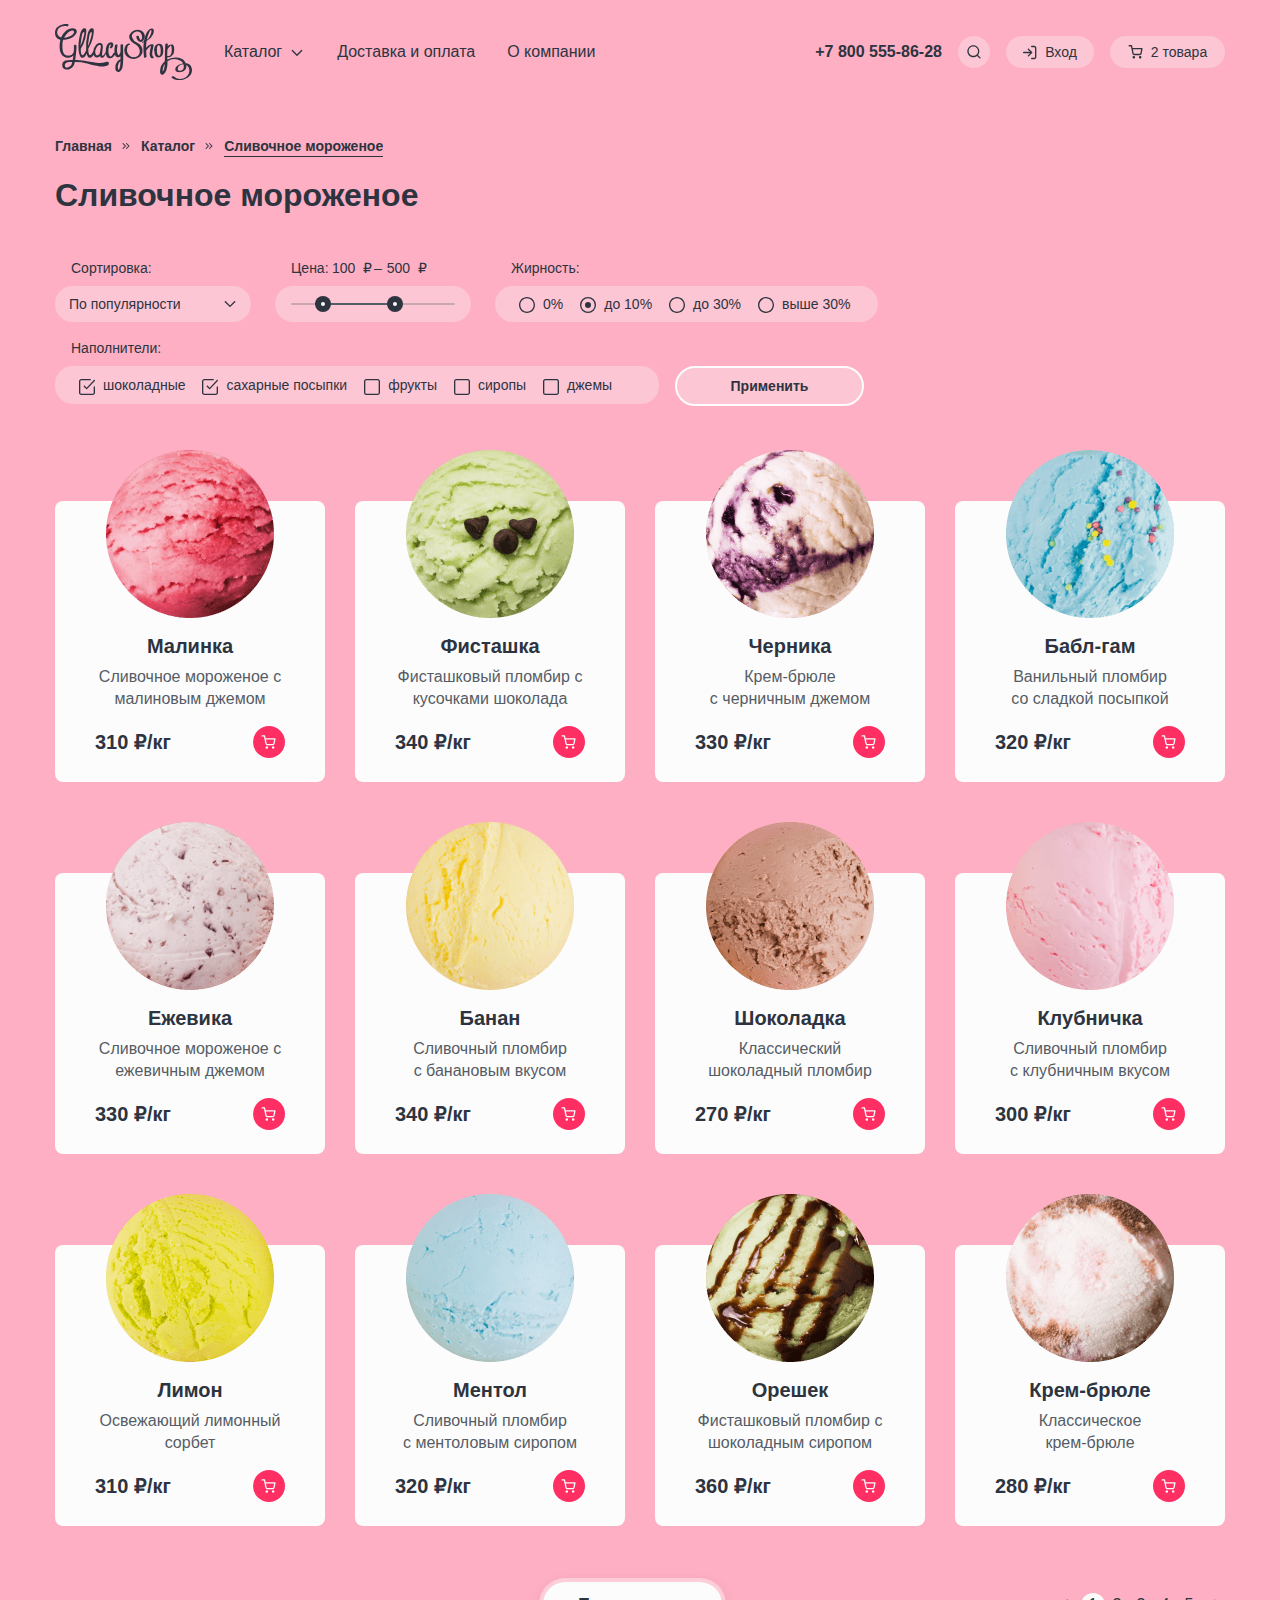
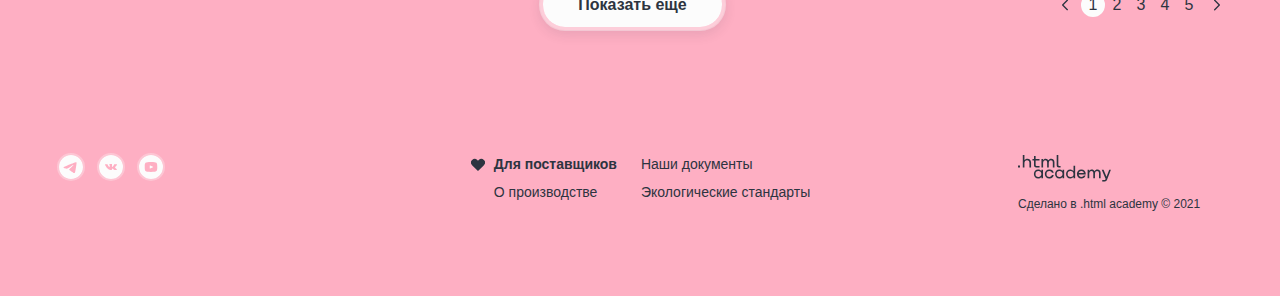
==== commit 000bf06c: "Merge pull request #3 from RisenPhoenixSpB/master" ====
--- a/catalog.html
+++ b/catalog.html
@@ -15,129 +15,130 @@
         <img class="gllacy-logo" src="./images/logos/gllacy-logo.svg" alt="Логотип Глейси" width="137" height="56">
       </a>
       <nav class="header-navigation">
-        <a class="catalog-link" href="#">
+        <button class="catalog-button" type="button">
           Каталог
-          <svg class="catalog-icon" aria-hidden="true" focusable="false" xmlns="http://www.w3.org/2000/svg" width="12"
-            height="7" fill="none">
-            <path fill="#2D3440" fill-rule="evenodd"
-              d="M1.80812 1.05317c-.26035-.26035-.68246-.26035-.94281 0-.26035.26035-.26035.68246 0 .94281l4.66034 4.66035a.74088.74088 0 0 0 .00624.00632c.1307.13069.30215.19578.47345.19526.16996-.0005.33977-.06558.46944-.19526a.61255.61255 0 0 0 .00621-.00629l4.66041-4.66038c.2603-.26035.2603-.68246 0-.94281-.2604-.26035-.6825-.26035-.9428 0L6.00334 5.24839 1.80812 1.05317Z"
-              clip-rule="evenodd" />
-          </svg>
-        </a>
-        <ul class="catalog-popover catalog-popover-disabled">
-          <li class="catalog-popover-item catalog-popover-item-current">
-            <a class="catalog-popover-link" href="#">Новинки</a>
-          </li>
-          <li class="catalog-popover-item">
-            <a class="catalog-popover-link" href="/catalog.html">Сливочное</a>
-          </li>
-          <li class="catalog-popover-item">
-            <a class="catalog-popover-link" href="#">Щербеты</a>
-          </li>
-          <li class="catalog-popover-item">
-            <a class="catalog-popover-link" href="#">Фруктовый лед</a>
-          </li>
-          <li class="catalog-popover-item">
-            <a class="catalog-popover-link" href="#">Мелорин</a>
-          </li>
-        </ul>
+          <span class="catalog-button-element"></span>
+        </button>
+        <!-- Класс для активной кнопки каталога - catalog-button-opened -->
+        <div class="catalog-popover catalog-popover-disabled">
+          <h2 class="catalog-popover-title">Новинки</h2>
+          <ul class="catalog-popover-list">
+            <li class="catalog-popover-item catalog-popover-item-current">
+              <a class="catalog-popover-link" href="/catalog.html">Сливочное</a>
+            </li>
+            <li class="catalog-popover-item">
+              <a class="catalog-popover-link" href="#">Щербеты</a>
+            </li>
+            <li class="catalog-popover-item">
+              <a class="catalog-popover-link" href="#">Фруктовый лед</a>
+            </li>
+            <li class="catalog-popover-item">
+              <a class="catalog-popover-link" href="#">Мелорин</a>
+            </li>
+          </ul>
+        </div>
         <a class="delivery-payment-link" href="#">Доставка и оплата</a>
         <a class="about-company-link" href="#">О компании</a>
       </nav>
-      <address class="header-phone">
-        <a class="header-phone-number" href="tel:+78005558628">+7 800 555-86-28</a>
-      </address>
-      <div class="header-search-container">
-        <button class="button-search" type="button">
-          <svg class="button-search-icon" aria-hidden="true" focusable="false" xmlns="http://www.w3.org/2000/svg"
-            width="14" height="14" fill="none">
-            <path fill="#2D3440" fill-rule="evenodd"
-              d="M1.6634 6.1879c0-2.5774 2.0894-4.6667 4.6667-4.6667 2.5773 0 4.6666 2.0893 4.6666 4.6667 0 1.2572-.4972 2.3984-1.3056 3.2375a.6722.6722 0 0 0-.1235.1235c-.8391.8084-1.9803 1.3056-3.2375 1.3056-2.5774 0-4.6667-2.0893-4.6667-4.6666Zm8.4118 4.6879a5.9747 5.9747 0 0 1-3.7451 1.3121c-3.3137 0-6-2.6863-6-6s2.6863-6 6-6 6 2.6863 6 6A5.9747 5.9747 0 0 1 11.018 9.933l2.4501 2.4501a.6666.6666 0 0 1 0 .9428.6666.6666 0 0 1-.9428 0l-2.4501-2.4501Z"
-              clip-rule="evenodd" />
-          </svg>
-          <span class="visually-hidden">Кнопка поиска по сайту</span>
-        </button>
-        <form class="header-search-form header-search-form-disabled" action="https://echo.htmlacademy.ru/"
-          method="post">
-          <label class="header-search-form-label">
-            <input class="header-search-form-input" type="text" name="site-search" placeholder="Поиск по сайту"
-              required>
-          </label>
-          <button class="header-search-form-button header-search-form-button-disabled" type="button">
-            <span class="visually-hidden">Стереть введенный текст в форме</span>
+      <div class="header-right-container">
+        <address class="header-phone">
+          <a class="header-phone-number" href="tel:+78005558628">+7 800 555-86-28</a>
+        </address>
+        <div class="header-search-container">
+          <button class="button-search" type="button">
+            <!-- Класс для активной кнопки поиска - button-search-opened -->
+            <svg class="button-search-icon" aria-hidden="true" focusable="false" xmlns="http://www.w3.org/2000/svg"
+              width="14" height="14" fill="none">
+              <path fill-rule="evenodd"
+                d="M1.6634 6.1879c0-2.5774 2.0894-4.6667 4.6667-4.6667 2.5773 0 4.6666 2.0893 4.6666 4.6667 0 1.2572-.4972 2.3984-1.3056 3.2375a.6722.6722 0 0 0-.1235.1235c-.8391.8084-1.9803 1.3056-3.2375 1.3056-2.5774 0-4.6667-2.0893-4.6667-4.6666Zm8.4118 4.6879a5.9747 5.9747 0 0 1-3.7451 1.3121c-3.3137 0-6-2.6863-6-6s2.6863-6 6-6 6 2.6863 6 6A5.9747 5.9747 0 0 1 11.018 9.933l2.4501 2.4501a.6666.6666 0 0 1 0 .9428.6666.6666 0 0 1-.9428 0l-2.4501-2.4501Z"
+                clip-rule="evenodd" />
+            </svg>
+            <span class="visually-hidden">Кнопка поиска по сайту</span>
           </button>
-        </form>
-      </div>
-      <div class="header-user-account-container">
-        <button class="user-account-entry-button" type="button">
-          <svg class="account-entry-icon" aria-hidden="true" focusable="false" xmlns="http://www.w3.org/2000/svg"
-            width="14" height="15" fill="none">
-            <path fill="#2D3440" fill-rule="evenodd"
-              d="M8 1.52458c0-.36819.29848-.66667.66667-.66667h2.66663a1.9997 1.9997 0 0 1 1.4142.58579 1.9999 1.9999 0 0 1 .5858 1.41421v9.33329c0 .5305-.2107 1.0392-.5858 1.4143-.375.375-.8837.5857-1.4142.5857H8.66667c-.36819 0-.66667-.2984-.66667-.6666 0-.3682.29848-.6667.66667-.6667h2.66663c.1768 0 .3464-.0702.4714-.1953A.66618.66618 0 0 0 12 12.1912V2.85791a.66637.66637 0 0 0-.1953-.4714.66662.66662 0 0 0-.4714-.19527H8.66667C8.29848 2.19124 8 1.89277 8 1.52458ZM4.86189 3.71984c.26035-.26035.68246-.26035.94281 0l3.3291 3.3291a.67314.67314 0 0 1 .04858.05313.6635.6635 0 0 1 .08045.12379c.04511.08986.0705.19132.0705.29872 0 .10862-.02598.21118-.07206.30179a.66356.66356 0 0 1-.07371.11432.67124.67124 0 0 1-.05402.05978L5.8047 11.3293c-.26035.2604-.68246.2604-.94281 0-.26035-.2603-.26035-.6824 0-.9428l2.19526-2.19526H.66667C.29847 8.19124 0 7.89277 0 7.52458s.29848-.66667.66667-.66667h6.39048L4.86189 4.66265c-.26035-.26035-.26035-.68246 0-.94281Z"
-              clip-rule="evenodd" />
-          </svg>
-          Вход</button>
-        <div class="user-account-entry-popover user-account-entry-popover-disabled">
-          <h2 class="user-account-entry-title">Личный кабинет</h2>
-          <form class="user-account-entry-form" action="https://echo.htmlacademy.ru/" method="post">
-            <div class="user-account-entry-top-container">
-              <label class="user-account-entry-label">
-                <input class="user-acccount-input" type="email" name="e-mail" required>
-              </label>
-              <label class="user-account-entry-label">
-                <input class="user-acccount-input" type="password" name="password" required>
-              </label>
-            </div>
-            <div class="user-account-entry-bottom-container">
-              <button class="user-account-entry-button-popover" type="submit">Войти</button>
-              <a class="password-recovery-link" href="#">Забыли пароль?</a>
-              <a class="registration-link" href="#">Регистрация</a>
-            </div>
+          <form class="header-search-form header-search-form-disabled" action="https://echo.htmlacademy.ru/"
+            method="post">
+            <label class="header-search-form-label">
+              <input class="header-search-form-input" type="text" name="site-search" placeholder="Поиск по сайту"
+                required> <!-- Чтобы добавить поле с ошибкой, добавить класс input-error -->
+            </label>
+            <button class="header-search-form-button header-search-form-button-disabled" type="button">
+              <span class="visually-hidden">Стереть введенный текст в форме</span>
+            </button> <!-- Чтобы добавить кнопку в форму - убрать класс .header-search-form-button-disabled -->
           </form>
         </div>
-      </div>
-      <div class="header-basket-container">
-        <button class="header-basket-button" type="button">
-          <span class="visually-hidden">Кнопка корзины</span>
-          <svg class="basket-icon" aria-hidden="true" focusable="false" xmlns="http://www.w3.org/2000/svg" width="15"
-            height="14" fill="none">
-            <path fill="#2D3440" fill-rule="evenodd"
-              d="M1.16667.10791C.798477.10791.5.406387.5.774577c0 .368193.298477.666663.66667.666663h1.77127l.46743 2.33539a.663963.663963 0 0 0 .01063.0531l.96738 4.83333.00012.00056c.08356.42001.31212.79728.64571 1.06582.3319.26718.74674.40976 1.17262.40326h5.62067c.4259.0065.8408-.13608 1.1727-.40326.3337-.26866.5623-.64615.6458-1.06638l.001-.00499.9271-4.86144c.0372-.19517-.0146-.39677-.1412-.54985-.1267-.15309-.315-.24171-.5137-.24171H4.61072L4.1381.643739C4.07574.332167 3.80215.10791 3.4844.10791H1.16667Zm4.52431 8.29444-.81339-4.06394h8.23081l-.7756 4.06686c-.0228.11252-.0843.21354-.1737.28555a.492301.492301 0 0 1-.3181.10871V8.7994H6.19614v-.00012l-.01277.00025a.492183.492183 0 0 1-.31807-.10871.492169.492169 0 0 1-.17413-.28751l-.00019-.00096ZM4.55739 12.3633c0-.6879.55771-1.2456 1.24568-1.2456.68798 0 1.24569.5577 1.24569 1.2456 0 .688-.55771 1.2457-1.24569 1.2457-.68797 0-1.24568-.5577-1.24568-1.2457Zm6.37331 0c0-.6879.5577-1.2456 1.2457-1.2456.688 0 1.2457.5577 1.2457 1.2456 0 .688-.5577 1.2457-1.2457 1.2457-.688 0-1.2457-.5577-1.2457-1.2457Z"
-              clip-rule="evenodd" />
-          </svg>
-          2 товара
-        </button>
-        <div class="header-basket-popover header-basket-popover-disabled">
-          <h2 class="header-basket-popover-title">Корзина</h2>
-          <ul class="header-basket-popover-list">
-            <li class="header-basket-popover-item">
-              <img class="element-product-image" src="./images/content/basket/ice-cream-red.png"
-                alt="Изображение мороженого Малинка" width="46" height="46">
-              <h3 class="element-product-name">Малинка</h3>
-              <p class="element-product-amount">1 кг х 310 ₽</p>
-              <p class="element-product-price">310 ₽</p>
-              <button class="element-remove-button" type="button">
-                <span class="visually-hidden">Убрать позицию товара в корзине</span>
-              </button>
-            </li>
-            <li class="header-basket-popover-item">
-              <img class="element-product-image" src="./images/content/basket/ice-cream-blue.png"
-                alt="Изображение мороженого Бабл-гам" width="46" height="46">
-              <h3 class="element-product-name">Бабл-гам</h3>
-              <p class="element-product-amount">1,5 кг х 320 ₽</p>
-              <p class="element-product-price">480 ₽</p>
-              <button class="element-remove-button" type="button">
-                <span class="visually-hidden">Убрать позицию товара в корзине</span>
-              </button>
-            </li>
-          </ul>
-          <div class="header-basket-popover-container">
-            <button class="header-basket-popover-button">Оформить заказ</button>
-            <p class="header-basket-popover-total">Итого: 790 ₽</p>
+        <div class="header-user-account-container">
+          <button class="user-account-entry-button" type="button">
+            <!-- Класс для активной кнопки входа - user-account-entry-button-opened -->
+            <svg class="account-entry-icon" aria-hidden="true" focusable="false" xmlns="http://www.w3.org/2000/svg"
+              width="14" height="15" fill="none">
+              <path fill-rule="evenodd"
+                d="M8 1.52458c0-.36819.29848-.66667.66667-.66667h2.66663a1.9997 1.9997 0 0 1 1.4142.58579 1.9999 1.9999 0 0 1 .5858 1.41421v9.33329c0 .5305-.2107 1.0392-.5858 1.4143-.375.375-.8837.5857-1.4142.5857H8.66667c-.36819 0-.66667-.2984-.66667-.6666 0-.3682.29848-.6667.66667-.6667h2.66663c.1768 0 .3464-.0702.4714-.1953A.66618.66618 0 0 0 12 12.1912V2.85791a.66637.66637 0 0 0-.1953-.4714.66662.66662 0 0 0-.4714-.19527H8.66667C8.29848 2.19124 8 1.89277 8 1.52458ZM4.86189 3.71984c.26035-.26035.68246-.26035.94281 0l3.3291 3.3291a.67314.67314 0 0 1 .04858.05313.6635.6635 0 0 1 .08045.12379c.04511.08986.0705.19132.0705.29872 0 .10862-.02598.21118-.07206.30179a.66356.66356 0 0 1-.07371.11432.67124.67124 0 0 1-.05402.05978L5.8047 11.3293c-.26035.2604-.68246.2604-.94281 0-.26035-.2603-.26035-.6824 0-.9428l2.19526-2.19526H.66667C.29847 8.19124 0 7.89277 0 7.52458s.29848-.66667.66667-.66667h6.39048L4.86189 4.66265c-.26035-.26035-.26035-.68246 0-.94281Z"
+                clip-rule="evenodd" />
+            </svg>
+            Вход</button>
+          <div class="user-account-entry-popover user-account-entry-popover-disabled">
+            <h2 class="user-account-entry-title">Личный кабинет</h2>
+            <form class="user-account-entry-form" action="https://echo.htmlacademy.ru/" method="post">
+              <div class="user-account-entry-top-container">
+                <label class="user-account-entry-label">
+                  <input class="user-acccount-input" type="email" name="e-mail" required>
+                </label>
+                <label class="user-account-entry-label">
+                  <input class="user-acccount-input" type="password" name="password" required>
+                </label>
+              </div>
+              <div class="user-account-entry-bottom-container">
+                <button class="user-account-entry-button-popover" type="submit">Войти</button>
+                <a class="password-recovery-link" href="#">Забыли пароль?</a>
+                <a class="registration-link" href="#">Регистрация</a>
+              </div>
+            </form>
           </div>
         </div>
-        <div class="header-basket-popover-empty header-basket-popover-empty-disabled">
-          <h2 class="header-basket-popover-empty-title">Ваша корзина пока пуста</h2>
+        <div class="header-basket-container">
+          <button class="header-basket-button" type="button">
+            <!-- Класс для активной кнопки корзины - header-basket-button-opened -->
+            <span class="visually-hidden">Кнопка корзины</span>
+            <svg class="basket-icon" aria-hidden="true" focusable="false" xmlns="http://www.w3.org/2000/svg" width="15"
+              height="14" fill="none">
+              <path fill-rule="evenodd"
+                d="M1.16667.10791C.798477.10791.5.406387.5.774577c0 .368193.298477.666663.66667.666663h1.77127l.46743 2.33539a.663963.663963 0 0 0 .01063.0531l.96738 4.83333.00012.00056c.08356.42001.31212.79728.64571 1.06582.3319.26718.74674.40976 1.17262.40326h5.62067c.4259.0065.8408-.13608 1.1727-.40326.3337-.26866.5623-.64615.6458-1.06638l.001-.00499.9271-4.86144c.0372-.19517-.0146-.39677-.1412-.54985-.1267-.15309-.315-.24171-.5137-.24171H4.61072L4.1381.643739C4.07574.332167 3.80215.10791 3.4844.10791H1.16667Zm4.52431 8.29444-.81339-4.06394h8.23081l-.7756 4.06686c-.0228.11252-.0843.21354-.1737.28555a.492301.492301 0 0 1-.3181.10871V8.7994H6.19614v-.00012l-.01277.00025a.492183.492183 0 0 1-.31807-.10871.492169.492169 0 0 1-.17413-.28751l-.00019-.00096ZM4.55739 12.3633c0-.6879.55771-1.2456 1.24568-1.2456.68798 0 1.24569.5577 1.24569 1.2456 0 .688-.55771 1.2457-1.24569 1.2457-.68797 0-1.24568-.5577-1.24568-1.2457Zm6.37331 0c0-.6879.5577-1.2456 1.2457-1.2456.688 0 1.2457.5577 1.2457 1.2456 0 .688-.5577 1.2457-1.2457 1.2457-.688 0-1.2457-.5577-1.2457-1.2457Z"
+                clip-rule="evenodd" />
+            </svg>
+            2 товара
+          </button>
+          <div class="header-basket-popover header-basket-popover-disabled">
+            <h2 class="header-basket-popover-title">Корзина</h2>
+            <ul class="header-basket-popover-list">
+              <li class="header-basket-popover-item">
+                <img class="element-product-image" src="./images/content/basket/ice-cream-red.png"
+                  alt="Изображение мороженого Малинка" width="46" height="46">
+                <h3 class="element-product-name">Малинка</h3>
+                <p class="element-product-amount">1 кг х 310 ₽</p>
+                <p class="element-product-price">310 ₽</p>
+                <button class="element-remove-button" type="button">
+                  <span class="visually-hidden">Убрать позицию товара в корзине</span>
+                </button>
+              </li>
+              <li class="header-basket-popover-item">
+                <img class="element-product-image" src="./images/content/basket/ice-cream-blue.png"
+                  alt="Изображение мороженого Бабл-гам" width="46" height="46">
+                <h3 class="element-product-name">Бабл-гам</h3>
+                <p class="element-product-amount">1,5 кг х 320 ₽</p>
+                <p class="element-product-price">480 ₽</p>
+                <button class="element-remove-button" type="button">
+                  <span class="visually-hidden">Убрать позицию товара в корзине</span>
+                </button>
+              </li>
+            </ul>
+            <div class="header-basket-popover-container">
+              <button class="header-basket-popover-button">Оформить заказ</button>
+              <p class="header-basket-popover-total">Итого: 790 ₽</p>
+            </div>
+          </div>
+          <div class="header-basket-popover-empty header-basket-popover-empty-disabled">
+            <h2 class="header-basket-popover-empty-title">Ваша корзина пока пуста</h2>
+          </div>
         </div>
       </div>
     </header>
@@ -183,7 +184,7 @@
             </div>
             <div class="range">
               <div class="range-scale">
-                <div class="range-bar" style="left: 25px; right: 68px;">
+                <div class="range-bar" style="left: 24px; right: 59px;">
                   <button class="range-toggle range-toggle-min" type="button">
                     <span class="visually-hidden">Ползунок, отвечающий за минимальную цену</span>
                   </button>
@@ -283,7 +284,7 @@
               <button class="taste-basket-button" type="button">
                 <span class="visually-hidden">Кнопка добавления товара в корзину</span>
                 <svg class="taste-basket-image" xmlns="http://www.w3.org/2000/svg" width="15" height="14" fill="none">
-                  <path fill="#FCFCFC" fill-rule="evenodd"
+                  <path fill-rule="evenodd"
                     d="M1.167.25a.667.667 0 1 0 0 1.333h1.77l.468 2.336a.664.664 0 0 0 .011.053l.967 4.833a1.826 1.826 0 0 0 1.819 1.47h5.62a1.826 1.826 0 0 0 1.819-1.47l.001-.005.927-4.861a.667.667 0 0 0-.655-.792H4.611L4.138.786A.667.667 0 0 0 3.484.25H1.167ZM5.69 8.544 4.878 4.48h8.23l-.775 4.067a.492.492 0 0 1-.492.395H6.183a.492.492 0 0 1-.492-.397Zm-1.134 3.961a1.246 1.246 0 1 1 2.492 0 1.246 1.246 0 0 1-2.492 0Zm6.374 0a1.246 1.246 0 1 1 2.491 0 1.246 1.246 0 0 1-2.491 0Z"
                     clip-rule="evenodd" />
                 </svg>
@@ -300,7 +301,7 @@
               <button class="taste-basket-button" type="button">
                 <span class="visually-hidden">Кнопка добавления товара в корзину</span>
                 <svg class="taste-basket-image" xmlns="http://www.w3.org/2000/svg" width="15" height="14" fill="none">
-                  <path fill="#FCFCFC" fill-rule="evenodd"
+                  <path fill-rule="evenodd"
                     d="M1.167.25a.667.667 0 1 0 0 1.333h1.77l.468 2.336a.664.664 0 0 0 .011.053l.967 4.833a1.826 1.826 0 0 0 1.819 1.47h5.62a1.826 1.826 0 0 0 1.819-1.47l.001-.005.927-4.861a.667.667 0 0 0-.655-.792H4.611L4.138.786A.667.667 0 0 0 3.484.25H1.167ZM5.69 8.544 4.878 4.48h8.23l-.775 4.067a.492.492 0 0 1-.492.395H6.183a.492.492 0 0 1-.492-.397Zm-1.134 3.961a1.246 1.246 0 1 1 2.492 0 1.246 1.246 0 0 1-2.492 0Zm6.374 0a1.246 1.246 0 1 1 2.491 0 1.246 1.246 0 0 1-2.491 0Z"
                     clip-rule="evenodd" />
                 </svg>
@@ -312,13 +313,13 @@
             <img class="taste-image" src="./images/content/tastes/sundaes/blueberry-sundae.png"
               alt="Изображение черничного шарика мороженого" width="168" height="168">
             <h3 class="taste-title">Черника</h3>
-            <p class="taste-description">Крем-брюле с черничным джемом</p>
+            <p class="taste-description">Крем-брюле <br> с черничным джемом</p>
             <div class="taste-card-bottom-container">
               <p class="taste-price">330 ₽/кг</p>
               <button class="taste-basket-button" type="button">
                 <span class="visually-hidden">Кнопка добавления товара в корзину</span>
                 <svg class="taste-basket-image" xmlns="http://www.w3.org/2000/svg" width="15" height="14" fill="none">
-                  <path fill="#FCFCFC" fill-rule="evenodd"
+                  <path fill-rule="evenodd"
                     d="M1.167.25a.667.667 0 1 0 0 1.333h1.77l.468 2.336a.664.664 0 0 0 .011.053l.967 4.833a1.826 1.826 0 0 0 1.819 1.47h5.62a1.826 1.826 0 0 0 1.819-1.47l.001-.005.927-4.861a.667.667 0 0 0-.655-.792H4.611L4.138.786A.667.667 0 0 0 3.484.25H1.167ZM5.69 8.544 4.878 4.48h8.23l-.775 4.067a.492.492 0 0 1-.492.395H6.183a.492.492 0 0 1-.492-.397Zm-1.134 3.961a1.246 1.246 0 1 1 2.492 0 1.246 1.246 0 0 1-2.492 0Zm6.374 0a1.246 1.246 0 1 1 2.491 0 1.246 1.246 0 0 1-2.491 0Z"
                     clip-rule="evenodd" />
                 </svg>
@@ -329,13 +330,13 @@
             <img class="taste-image" src="./images/content/tastes/sundaes/bubble-gum-sundae.png"
               alt="Изображение ванильного мороженого со сладкой посыпкой" width="168" height="168">
             <h3 class="taste-title">Бабл-гам</h3>
-            <p class="taste-description">Ванильный пломбир со сладкой посыпкой</p>
+            <p class="taste-description">Ванильный пломбир <br> со сладкой посыпкой</p>
             <div class="taste-card-bottom-container">
               <p class="taste-price">320 ₽/кг</p>
               <button class="taste-basket-button" type="button">
                 <span class="visually-hidden">Кнопка добавления товара в корзину</span>
                 <svg class="taste-basket-image" xmlns="http://www.w3.org/2000/svg" width="15" height="14" fill="none">
-                  <path fill="#FCFCFC" fill-rule="evenodd"
+                  <path fill-rule="evenodd"
                     d="M1.167.25a.667.667 0 1 0 0 1.333h1.77l.468 2.336a.664.664 0 0 0 .011.053l.967 4.833a1.826 1.826 0 0 0 1.819 1.47h5.62a1.826 1.826 0 0 0 1.819-1.47l.001-.005.927-4.861a.667.667 0 0 0-.655-.792H4.611L4.138.786A.667.667 0 0 0 3.484.25H1.167ZM5.69 8.544 4.878 4.48h8.23l-.775 4.067a.492.492 0 0 1-.492.395H6.183a.492.492 0 0 1-.492-.397Zm-1.134 3.961a1.246 1.246 0 1 1 2.492 0 1.246 1.246 0 0 1-2.492 0Zm6.374 0a1.246 1.246 0 1 1 2.491 0 1.246 1.246 0 0 1-2.491 0Z"
                     clip-rule="evenodd" />
                 </svg>
@@ -352,7 +353,7 @@
               <button class="taste-basket-button" type="button">
                 <span class="visually-hidden">Кнопка добавления товара в корзину</span>
                 <svg class="taste-basket-image" xmlns="http://www.w3.org/2000/svg" width="15" height="14" fill="none">
-                  <path fill="#FCFCFC" fill-rule="evenodd"
+                  <path fill-rule="evenodd"
                     d="M1.167.25a.667.667 0 1 0 0 1.333h1.77l.468 2.336a.664.664 0 0 0 .011.053l.967 4.833a1.826 1.826 0 0 0 1.819 1.47h5.62a1.826 1.826 0 0 0 1.819-1.47l.001-.005.927-4.861a.667.667 0 0 0-.655-.792H4.611L4.138.786A.667.667 0 0 0 3.484.25H1.167ZM5.69 8.544 4.878 4.48h8.23l-.775 4.067a.492.492 0 0 1-.492.395H6.183a.492.492 0 0 1-.492-.397Zm-1.134 3.961a1.246 1.246 0 1 1 2.492 0 1.246 1.246 0 0 1-2.492 0Zm6.374 0a1.246 1.246 0 1 1 2.491 0 1.246 1.246 0 0 1-2.491 0Z"
                     clip-rule="evenodd" />
                 </svg>
@@ -363,13 +364,13 @@
             <img class="taste-image" src="./images/content/tastes/sundaes/banana-sundae.png"
               alt="Изображение бананового мороженого" width="168" height="168">
             <h3 class="taste-title">Банан</h3>
-            <p class="taste-description">Сливочный пломбир с банановым вкусом</p>
+            <p class="taste-description">Сливочный пломбир <br> с банановым вкусом</p>
             <div class="taste-card-bottom-container">
               <p class="taste-price">340 ₽/кг</p>
               <button class="taste-basket-button" type="button">
                 <span class="visually-hidden">Кнопка добавления товара в корзину</span>
                 <svg class="taste-basket-image" xmlns="http://www.w3.org/2000/svg" width="15" height="14" fill="none">
-                  <path fill="#FCFCFC" fill-rule="evenodd"
+                  <path fill-rule="evenodd"
                     d="M1.167.25a.667.667 0 1 0 0 1.333h1.77l.468 2.336a.664.664 0 0 0 .011.053l.967 4.833a1.826 1.826 0 0 0 1.819 1.47h5.62a1.826 1.826 0 0 0 1.819-1.47l.001-.005.927-4.861a.667.667 0 0 0-.655-.792H4.611L4.138.786A.667.667 0 0 0 3.484.25H1.167ZM5.69 8.544 4.878 4.48h8.23l-.775 4.067a.492.492 0 0 1-.492.395H6.183a.492.492 0 0 1-.492-.397Zm-1.134 3.961a1.246 1.246 0 1 1 2.492 0 1.246 1.246 0 0 1-2.492 0Zm6.374 0a1.246 1.246 0 1 1 2.491 0 1.246 1.246 0 0 1-2.491 0Z"
                     clip-rule="evenodd" />
                 </svg>
@@ -386,7 +387,7 @@
               <button class="taste-basket-button" type="button">
                 <span class="visually-hidden">Кнопка добавления товара в корзину</span>
                 <svg class="taste-basket-image" xmlns="http://www.w3.org/2000/svg" width="15" height="14" fill="none">
-                  <path fill="#FCFCFC" fill-rule="evenodd"
+                  <path fill-rule="evenodd"
                     d="M1.167.25a.667.667 0 1 0 0 1.333h1.77l.468 2.336a.664.664 0 0 0 .011.053l.967 4.833a1.826 1.826 0 0 0 1.819 1.47h5.62a1.826 1.826 0 0 0 1.819-1.47l.001-.005.927-4.861a.667.667 0 0 0-.655-.792H4.611L4.138.786A.667.667 0 0 0 3.484.25H1.167ZM5.69 8.544 4.878 4.48h8.23l-.775 4.067a.492.492 0 0 1-.492.395H6.183a.492.492 0 0 1-.492-.397Zm-1.134 3.961a1.246 1.246 0 1 1 2.492 0 1.246 1.246 0 0 1-2.492 0Zm6.374 0a1.246 1.246 0 1 1 2.491 0 1.246 1.246 0 0 1-2.491 0Z"
                     clip-rule="evenodd" />
                 </svg>
@@ -397,13 +398,13 @@
             <img class="taste-image" src="./images/content/tastes/sundaes/strawberry-sundae.png"
               alt="Изображение клубничного мороженого" width="168" height="168">
             <h3 class="taste-title">Клубничка</h3>
-            <p class="taste-description">Сливочный пломбир с клубничным вкусом</p>
+            <p class="taste-description">Сливочный пломбир <br> с клубничным вкусом</p>
             <div class="taste-card-bottom-container">
               <p class="taste-price">300 ₽/кг</p>
               <button class="taste-basket-button" type="button">
                 <span class="visually-hidden">Кнопка добавления товара в корзину</span>
                 <svg class="taste-basket-image" xmlns="http://www.w3.org/2000/svg" width="15" height="14" fill="none">
-                  <path fill="#FCFCFC" fill-rule="evenodd"
+                  <path fill-rule="evenodd"
                     d="M1.167.25a.667.667 0 1 0 0 1.333h1.77l.468 2.336a.664.664 0 0 0 .011.053l.967 4.833a1.826 1.826 0 0 0 1.819 1.47h5.62a1.826 1.826 0 0 0 1.819-1.47l.001-.005.927-4.861a.667.667 0 0 0-.655-.792H4.611L4.138.786A.667.667 0 0 0 3.484.25H1.167ZM5.69 8.544 4.878 4.48h8.23l-.775 4.067a.492.492 0 0 1-.492.395H6.183a.492.492 0 0 1-.492-.397Zm-1.134 3.961a1.246 1.246 0 1 1 2.492 0 1.246 1.246 0 0 1-2.492 0Zm6.374 0a1.246 1.246 0 1 1 2.491 0 1.246 1.246 0 0 1-2.491 0Z"
                     clip-rule="evenodd" />
                 </svg>
@@ -420,7 +421,7 @@
               <button class="taste-basket-button" type="button">
                 <span class="visually-hidden">Кнопка добавления товара в корзину</span>
                 <svg class="taste-basket-image" xmlns="http://www.w3.org/2000/svg" width="15" height="14" fill="none">
-                  <path fill="#FCFCFC" fill-rule="evenodd"
+                  <path fill-rule="evenodd"
                     d="M1.167.25a.667.667 0 1 0 0 1.333h1.77l.468 2.336a.664.664 0 0 0 .011.053l.967 4.833a1.826 1.826 0 0 0 1.819 1.47h5.62a1.826 1.826 0 0 0 1.819-1.47l.001-.005.927-4.861a.667.667 0 0 0-.655-.792H4.611L4.138.786A.667.667 0 0 0 3.484.25H1.167ZM5.69 8.544 4.878 4.48h8.23l-.775 4.067a.492.492 0 0 1-.492.395H6.183a.492.492 0 0 1-.492-.397Zm-1.134 3.961a1.246 1.246 0 1 1 2.492 0 1.246 1.246 0 0 1-2.492 0Zm6.374 0a1.246 1.246 0 1 1 2.491 0 1.246 1.246 0 0 1-2.491 0Z"
                     clip-rule="evenodd" />
                 </svg>
@@ -431,13 +432,13 @@
             <img class="taste-image" src="./images/content/tastes/sundaes/mentol-sundae.png"
               alt="Изображение лимонного мороженого" width="168" height="168">
             <h3 class="taste-title">Ментол</h3>
-            <p class="taste-description">Сливочный пломбир с ментоловым сиропом</p>
+            <p class="taste-description">Сливочный пломбир <br> с ментоловым сиропом</p>
             <div class="taste-card-bottom-container">
               <p class="taste-price">320 ₽/кг</p>
               <button class="taste-basket-button" type="button">
                 <span class="visually-hidden">Кнопка добавления товара в корзину</span>
                 <svg class="taste-basket-image" xmlns="http://www.w3.org/2000/svg" width="15" height="14" fill="none">
-                  <path fill="#FCFCFC" fill-rule="evenodd"
+                  <path fill-rule="evenodd"
                     d="M1.167.25a.667.667 0 1 0 0 1.333h1.77l.468 2.336a.664.664 0 0 0 .011.053l.967 4.833a1.826 1.826 0 0 0 1.819 1.47h5.62a1.826 1.826 0 0 0 1.819-1.47l.001-.005.927-4.861a.667.667 0 0 0-.655-.792H4.611L4.138.786A.667.667 0 0 0 3.484.25H1.167ZM5.69 8.544 4.878 4.48h8.23l-.775 4.067a.492.492 0 0 1-.492.395H6.183a.492.492 0 0 1-.492-.397Zm-1.134 3.961a1.246 1.246 0 1 1 2.492 0 1.246 1.246 0 0 1-2.492 0Zm6.374 0a1.246 1.246 0 1 1 2.491 0 1.246 1.246 0 0 1-2.491 0Z"
                     clip-rule="evenodd" />
                 </svg>
@@ -454,7 +455,7 @@
               <button class="taste-basket-button" type="button">
                 <span class="visually-hidden">Кнопка добавления товара в корзину</span>
                 <svg class="taste-basket-image" xmlns="http://www.w3.org/2000/svg" width="15" height="14" fill="none">
-                  <path fill="#FCFCFC" fill-rule="evenodd"
+                  <path fill-rule="evenodd"
                     d="M1.167.25a.667.667 0 1 0 0 1.333h1.77l.468 2.336a.664.664 0 0 0 .011.053l.967 4.833a1.826 1.826 0 0 0 1.819 1.47h5.62a1.826 1.826 0 0 0 1.819-1.47l.001-.005.927-4.861a.667.667 0 0 0-.655-.792H4.611L4.138.786A.667.667 0 0 0 3.484.25H1.167ZM5.69 8.544 4.878 4.48h8.23l-.775 4.067a.492.492 0 0 1-.492.395H6.183a.492.492 0 0 1-.492-.397Zm-1.134 3.961a1.246 1.246 0 1 1 2.492 0 1.246 1.246 0 0 1-2.492 0Zm6.374 0a1.246 1.246 0 1 1 2.491 0 1.246 1.246 0 0 1-2.491 0Z"
                     clip-rule="evenodd" />
                 </svg>
@@ -465,13 +466,13 @@
             <img class="taste-image" src="./images/content/tastes/sundaes/creme-brulee-sundae.png"
               alt="Изображение лимонного мороженого" width="168" height="168">
             <h3 class="taste-title">Крем-брюле</h3>
-            <p class="taste-description">Классическое крем-брюле </p>
+            <p class="taste-description">Классическое <br> крем-брюле </p>
             <div class="taste-card-bottom-container">
               <p class="taste-price">280 ₽/кг</p>
               <button class="taste-basket-button" type="button">
                 <span class="visually-hidden">Кнопка добавления товара в корзину</span>
                 <svg class="taste-basket-image" xmlns="http://www.w3.org/2000/svg" width="15" height="14" fill="none">
-                  <path fill="#FCFCFC" fill-rule="evenodd"
+                  <path fill-rule="evenodd"
                     d="M1.167.25a.667.667 0 1 0 0 1.333h1.77l.468 2.336a.664.664 0 0 0 .011.053l.967 4.833a1.826 1.826 0 0 0 1.819 1.47h5.62a1.826 1.826 0 0 0 1.819-1.47l.001-.005.927-4.861a.667.667 0 0 0-.655-.792H4.611L4.138.786A.667.667 0 0 0 3.484.25H1.167ZM5.69 8.544 4.878 4.48h8.23l-.775 4.067a.492.492 0 0 1-.492.395H6.183a.492.492 0 0 1-.492-.397Zm-1.134 3.961a1.246 1.246 0 1 1 2.492 0 1.246 1.246 0 0 1-2.492 0Zm6.374 0a1.246 1.246 0 1 1 2.491 0 1.246 1.246 0 0 1-2.491 0Z"
                     clip-rule="evenodd" />
                 </svg>
@@ -481,7 +482,10 @@
         </ul>
       </section>
       <section class="catalog-bottom-menu">
-        <button class="show-more-button" type="button">Показать еще</button>
+        <div class="catalog-bottom-menu-button-container">
+          <button class="show-more-button" type="button">Показать еще</button>
+          <!-- Добавление белой кнопки с лоадером - .white-button-loader -->
+        </div>
         <div class="pagination">
           <button class="pagination-switch-button-left">
             <span class="visually-hidden">Предыдущая страница каталога</span>
--- a/styles/styles.css
+++ b/styles/styles.css
@@ -53,80 +53,167 @@
   margin: -1px;
 }
 
-.page-header,
-.catalog-header {
+.page-header {
   display: flex;
   align-items: center;
+  flex-wrap: wrap;
   margin: 0 auto;
   width: 1170px;
-  min-height: 104px;
+  min-height: 100px;
 }
 
 .logo-link {
   display: flex;
-  margin-right: 32px;
+  margin-right: 16px;
 }
 
 .header-navigation {
   position: relative;
   display: flex;
   flex-wrap: wrap;
-  column-gap: 32px;
+  align-items: center;
   margin-right: auto;
   max-width: 470px;
 }
 
-.catalog-link {
+.header-navigation > a:focus-visible {
+  padding: 0 14px;
+}
+
+.catalog-button {
+  font-family: "Inter", sans-serif;
+  font-weight: 400;
+  font-size: 16px;
+  line-height: 20px;
+  color: #2D3440;
+  border: none;
+  background: transparent;
+  display: flex;
+  align-items: center;
+  column-gap: 7px;
+  height: 36px;
+  padding: 0 16px;
+}
+
+.catalog-button:hover:not(.catalog-button-opened) {
+  background: rgba(252, 252, 252, 0.5);
+  border-radius: 30px;
+}
+
+.catalog-button:focus-visible:not(.catalog-button-opened) {
+  box-sizing: border-box;
+  background: rgba(252, 252, 252, 0.5);
+  border: 2px solid #2D3440;
+  border-radius: 30px;
+  padding: 0 14px;
+}
+
+.catalog-button:active:not(.catalog-button-opened) {
+  background: #FCFCFC;
+  border-radius: 30px;
+}
+
+.catalog-button-element {
+  width: 16px;
+  height: 16px;
+  background-image: url("../images/content/icons/header/catalog-button/catalog-button-arrow.svg");
+  background-position: center;
+  background-repeat: no-repeat;
+}
+
+.catalog-button-opened {
+  font-family: "Inter", sans-serif;
+  font-weight: 400;
+  font-size: 16px;
+  line-height: 20px;
+  color: #FCFCFC;
+  border: none;
+  background: #FF4A78;
   display: flex;
   align-items: center;
   column-gap: 6px;
-  font-size: 16px;
-  line-height: 20px;
-  text-decoration: none;
-  color: #2D3440;
+  height: 36px;
+  padding: 0 16px;
+  border-radius: 30px;
+}
+
+.catalog-button-opened .catalog-button-element {
+  background-image: url("../images/content/icons/header/catalog-button/catalog-button-arrow-opened.svg");
+}
+
+.catalog-button-opened:hover {
+  opacity: 0.6;
+}
+
+.catalog-button-opened:focus-visible {
+  border: 2px solid #000000;
+  padding: 0 14px;
+}
+
+.catalog-button-opened:active {
+  opacity: 0.3;
 }
 
 .catalog-popover {
   position: absolute;
-  left: -16px;
-  top: 32px;
-  box-sizing: border-box;
-  width: 135px;
+  left: 0;
+  top: 42px;
+  box-sizing: border-box;
+  min-width: 135px;
   min-height: 188px;
   background: #FCFCFC;
   box-shadow: 0 8px 16px rgba(45, 52, 64, 0.12);
   border-radius: 4px;
-  padding: 16px 10px 14px 16px;
-  margin: 0;
-  list-style: none;
+  padding: 8px 0 8px 0;
+  z-index: 1;
 }
 
 .catalog-popover-disabled {
   display: none;
 }
 
-.catalog-popover-item {
-  margin-bottom: 12px;
-}
-
-.catalog-popover-item:last-child {
-  margin-bottom: 0;
-}
-
-
-.catalog-popover-item-current {
+.catalog-popover-title {
   position: relative;
   font-weight: 700;
-  margin-bottom: 16px;
-}
-
-.catalog-popover-item-current::before {
+  font-size: 14px;
+  line-height: 20px;
+  margin: 0 0 8px 0;
+  padding: 8px 16px;
+}
+
+.catalog-popover-title::before {
   content: "";
   position: absolute;
+  left: 16px;
+  bottom: -4px;
   width: 103px;
   height: 1px;
-  bottom: -9px;
   background: #B9B9B9;
+}
+
+.catalog-popover-list {
+  padding: 0;
+  margin: 0;
+  list-style: none;
+  z-index: 1;
+}
+
+.catalog-popover-item {
+  box-sizing: border-box;
+  padding: 6px 16px;
+}
+
+.catalog-popover-item:hover {
+  background: #FFCBD8;
+}
+
+.catalog-popover-item:active {
+  background: #FF7799;
+}
+
+
+.catalog-popover-item-current {
+  background: #FF4A78;
 }
 
 .catalog-popover-link {
@@ -137,22 +224,72 @@
 }
 
 .delivery-payment-link {
+  display: flex;
+  align-items: center;
   font-size: 16px;
   line-height: 20px;
   text-decoration: none;
   color: #2D3440;
+  height: 36px;
+  padding: 0 16px;
+}
+
+.delivery-payment-link:hover {
+  background: rgba(252, 252, 252, 0.5);
+  border-radius: 30px;
+}
+
+.delivery-payment-link:focus-visible {
+  box-sizing: border-box;
+  background: rgba(252, 252, 252, 0.5);
+  border: 2px solid #2D3440;
+  border-radius: 30px;
+}
+
+.delivery-payment-link:active {
+  background: #FCFCFC;
+  border-radius: 30px;
 }
 
 .about-company-link {
+  display: flex;
+  align-items: center;
   font-size: 16px;
   line-height: 20px;
   text-decoration: none;
   color: #2D3440;
+  height: 36px;
+  padding: 0 16px;
+}
+
+.about-company-link:hover {
+  background: rgba(252, 252, 252, 0.5);
+  border-radius: 30px;
+}
+
+.about-company-link:focus-visible {
+  box-sizing: border-box;
+  background: rgba(252, 252, 252, 0.5);
+  border: 2px solid #2D3440;
+  border-radius: 30px;
+}
+
+.about-company-link:active {
+  background: #FCFCFC;
+  border-radius: 30px;
+}
+
+.header-right-container {
+  display: flex;
+  align-items: center;
+  flex-wrap: wrap;
+  column-gap: 16px;
+  row-gap: 10px;
+  max-width: 500px;
 }
 
 .header-phone {
   display: flex;
-  margin-right: 16px;
 }
 
 .header-phone-number {
@@ -166,7 +303,6 @@
 
 .header-search-container {
   position: relative;
-  margin-right: 16px;
 }
 
 .button-search {
@@ -178,10 +314,56 @@
   margin: 0;
   padding: 0;
   background: rgba(252, 252, 252, 0.3);
-  color: #2D3440;
   border: none;
   border-radius: 50%;
   cursor: pointer;
+}
+
+.button-search:hover:not(.button-search-opened) {
+  background: rgba(252, 252, 252, 0.5);
+}
+
+.button-search:focus-visible:not(.button-search-opened) {
+  background: rgba(252, 252, 252, 0.5);
+  border: 2px solid #2D3440;
+}
+
+.button-search:active:not(.button-search-opened) {
+  background: #FCFCFC;
+}
+
+.button-search-icon {
+  fill: #2D3440;
+}
+
+.button-search-opened {
+  display: flex;
+  justify-content: center;
+  align-items: center;
+  width: 32px;
+  min-height: 32px;
+  margin: 0;
+  padding: 0;
+  background: #FF4A78;
+  border: none;
+  border-radius: 50%;
+  cursor: pointer;
+}
+
+.button-search-opened .button-search-icon {
+  fill: #FCFCFC;
+}
+
+.button-search-opened:hover {
+  opacity: 0.6;
+}
+
+.button-search-opened:focus-visible {
+  border: 2px solid #000000;
+}
+
+.button-search-opened:active {
+  opacity: 0.3;
 }
 
 .header-search-form {
@@ -203,6 +385,11 @@
 }
 
 .header-search-form-input {
+  font-family: "Inter", sans-serif;
+  font-weight: 400;
+  font-size: 16px;
+  line-height: 20px;
+  color: #2D3440;
   box-sizing: border-box;
   padding: 14px 16px;
   margin: 0;
@@ -211,8 +398,36 @@
   background: #FFFFFF;
   border: 1px solid #B9B9B9;
   border-radius: 4px;
-  font-size: 16px;
-  line-height: 20px;
+}
+
+.header-search-form-input:hover {
+  border: 1px solid #2D3440;
+}
+
+.header-search-form-input:focus-visible {
+  border: 2px solid #2D3440;
+  padding: 13px 15px;
+}
+
+.header-search-form-input:disabled {
+  background: #E7E7E7;
+  border: 1px solid #B9B9B9;
+  color: rgba(45, 52, 64, 0.65);
+}
+
+.header-search-form-input:disabled:hover::-webkit-input-placeholder {
+  color: #2D3440;
+}
+
+.header-search-form-input:disabled:hover:-moz-placeholder {
+  color: #2D3440;
+}
+
+.header-search-form-input:disabled:hover::-moz-placeholder {
+  color: #2D3440;
+}
+
+.header-search-form-input:disabled:hover::placeholder {
   color: #2D3440;
 }
 
@@ -235,7 +450,7 @@
   content: "";
   width: 10px;
   height: 10px;
-  background-image: url("../images/content/icons/form-cross.svg");
+  background-image: url("../images/content/icons/header/search-form/form-cross.svg");
   background-repeat: no-repeat;
   background-position: center;
   opacity: 0.4;
@@ -247,7 +462,6 @@
 
 .header-user-account-container {
   position: relative;
-  margin-right: 16px;
 }
 
 .user-account-entry-button {
@@ -268,6 +482,62 @@
   border: none;
   border-radius: 30px;
   cursor: pointer;
+}
+
+.user-account-entry-button:hover:not(.user-account-entry-button-opened) {
+  background: rgba(252, 252, 252, 0.5);
+  border-radius: 30px;
+}
+
+.user-account-entry-button:focus-visible:not(.user-account-entry-button-opened) {
+  background: rgba(252, 252, 252, 0.5);
+  border: 2px solid #000000;
+  border-radius: 30px;
+}
+
+.user-account-entry-button:active:not(.user-account-entry-button-opened) {
+  background: #FCFCFC;
+  border-radius: 30px;
+}
+
+.account-entry-icon {
+  fill: #2D3440;
+}
+
+.user-account-entry-button-opened {
+  font-family: "Inter", sans-serif;
+  font-weight: 400;
+  font-size: 14px;
+  line-height: 20px;
+  display: flex;
+  justify-content: center;
+  align-items: center;
+  column-gap: 8px;
+  width: 88px;
+  min-height: 32px;
+  margin: 0;
+  padding: 0;
+  background: #FF4A78;
+  color: #FCFCFC;
+  border: none;
+  border-radius: 30px;
+  cursor: pointer;
+}
+
+.user-account-entry-button-opened .account-entry-icon {
+  fill: #FCFCFC;
+}
+
+.user-account-entry-button-opened:hover {
+  opacity: 0.6;
+}
+
+.user-account-entry-button-opened:focus-visible {
+  border: 2px solid #000000;
+}
+
+.user-account-entry-button-opened:active {
+  opacity: 0.3;
 }
 
 .user-account-entry-popover {
@@ -334,6 +604,36 @@
   cursor: pointer;
 }
 
+.user-account-entry-button-popover:hover {
+  background: rgba(252, 252, 252, 0.3);
+  border: 4px solid #FF2F64;
+  color: #2D3440;
+}
+
+.user-account-entry-button-popover:focus-visible {
+  border: 2px solid #2D3440;
+  box-shadow: 0 4px 12px rgba(45, 52, 64, 0.1);
+  background: #FF2F64;
+}
+
+.user-account-entry-button-popover:active {
+  background: #FEAFC3;
+  border: 2px solid #2D3440;
+  box-shadow: 0 4px 12px rgba(45, 52, 64, 0.1);
+  color: #FCFCFC;
+}
+
+.user-account-entry-button-popover:disabled {
+  font-family: "Inter", sans-serif;
+  font-weight: 400;
+  font-size: 16px;
+  line-height: 20px;
+  color: #565C66;
+  background: #B9B9B9;
+  border: 4px solid rgba(185, 185, 185, 0.3);
+  -webkit-background-clip: padding-box;
+}
+
 .password-recovery-link {
   position: relative;
   grid-area: password;
@@ -383,6 +683,21 @@
   font-size: 16px;
   line-height: 20px;
   color: #2D3440;
+}
+
+.user-acccount-input:hover {
+  border: 1px solid #2D3440;
+}
+
+.user-acccount-input:focus-visible {
+  border: 2px solid #2D3440;
+  padding: 13px 15px;
+}
+
+.user-acccount-input:disabled {
+  background: #E7E7E7;
+  border: 1px solid #B9B9B9;
+  color: rgba(45, 52, 64, 0.65);
 }
 
 .header-basket-container {
@@ -409,6 +724,62 @@
   cursor: pointer;
 }
 
+.header-basket-button:hover:not(.header-basket-button-opened) {
+  background: rgba(252, 252, 252, 0.5);
+  border-radius: 30px;
+}
+
+.header-basket-button:focus-visible:not(.header-basket-button-opened) {
+  background: rgba(252, 252, 252, 0.5);
+  border: 2px solid #000000;
+  border-radius: 30px;
+}
+
+.header-basket-button:active:not(.header-basket-button-opened) {
+  background: #FCFCFC;
+  border-radius: 30px;
+}
+
+.basket-icon {
+  fill: #2D3440;
+}
+
+.header-basket-button-opened {
+  font-family: "Inter", sans-serif;
+  font-weight: 400;
+  font-size: 14px;
+  line-height: 20px;
+  display: flex;
+  justify-content: center;
+  align-items: center;
+  column-gap: 8px;
+  width: 115px;
+  min-height: 32px;
+  margin: 0;
+  padding: 0;
+  background: #FF4A78;
+  color: #FCFCFC;
+  border: none;
+  border-radius: 30px;
+  cursor: pointer;
+}
+
+.header-basket-button-opened .basket-icon {
+  fill: #FCFCFC;
+}
+
+.header-basket-button-opened:hover {
+  opacity: 0.6;
+}
+
+.header-basket-button-opened:focus-visible {
+  border: 2px solid #000000;
+}
+
+.header-basket-button-opened:active {
+  opacity: 0.3;
+}
+
 .header-basket-popover {
   position: absolute;
   right: 0;
@@ -418,7 +789,7 @@
   min-height: 382px;
   background: #FCFCFC;
   border-radius: 4px;
-  padding: 40px;
+  padding: 48px;
   z-index: 1;
 }
 
@@ -446,7 +817,7 @@
   position: relative;
   display: grid;
   place-items: center;
-  grid-template-columns: min-content 16px 140px 24px 118px min-content;
+  grid-template-columns: min-content 16px 140px 24px 103px min-content;
   grid-template-areas:
     "image . name . price cross"
     "image . amount . price cross";
@@ -486,6 +857,7 @@
 .element-product-price {
   grid-area: price;
   justify-self: start;
+  align-self: center;
   font-weight: 700;
   font-size: 18px;
   line-height: 22px;
@@ -511,7 +883,7 @@
   position: absolute;
   width: 10px;
   height: 10px;
-  background-image: url("../images/content/icons/basket-cross.svg");
+  background-image: url("../images/content/icons/header/basket/basket-cross.svg");
 }
 
 .header-basket-popover-container {
@@ -535,6 +907,36 @@
   line-height: 20px;
   color: #FCFCFC;
   cursor: pointer;
+}
+
+.header-basket-popover-button:hover {
+  background: rgba(252, 252, 252, 0.3);
+  border: 4px solid #FF2F64;
+  color: #2D3440;
+}
+
+.header-basket-popover-button:focus-visible {
+  border: 2px solid #2D3440;
+  box-shadow: 0 4px 12px rgba(45, 52, 64, 0.1);
+  background: #FF2F64;
+}
+
+.header-basket-popover-button:active {
+  background: #FEAFC3;
+  border: 2px solid #2D3440;
+  box-shadow: 0 4px 12px rgba(45, 52, 64, 0.1);
+  color: #FCFCFC;
+}
+
+.header-basket-popover-button:disabled {
+  font-family: "Inter", sans-serif;
+  font-weight: 400;
+  font-size: 16px;
+  line-height: 20px;
+  color: #565C66;
+  background: #B9B9B9;
+  border: 4px solid rgba(185, 185, 185, 0.3);
+  -webkit-background-clip: padding-box;
 }
 
 .header-basket-popover-total {
@@ -580,9 +982,9 @@
 .promo {
   position: relative;
   box-sizing: border-box;
-  padding-top: 21px;
+  padding-top: 23px;
   min-height: 554px;
-  margin-bottom: 80px;
+  margin-bottom: 83px;
 }
 
 .slider-content {
@@ -590,8 +992,8 @@
 }
 
 .slide-left-container {
-  margin: 136px 0 0 70px;
-  max-width: 470px;
+  margin: 115px 41px 0 70px;
+  width: 450px;
 }
 
 .slide-text-strawberry {
@@ -641,9 +1043,33 @@
   margin: 0;
   border: 4px solid rgba(252, 252, 252, 0.4);
   -webkit-background-clip: padding-box;
-  box-shadow: 0px 4px 12px rgba(45, 52, 64, 0.1);
+  box-shadow: 0 4px 12px rgba(45, 52, 64, 0.1);
   cursor: pointer;
   color: #2D3440;
+}
+
+.slide-button:hover:not(.white-button-loader) {
+  background: rgba(252, 252, 252, 0.4);
+  box-shadow: 0 4px 15px rgba(133, 133, 133, 0.15);
+}
+
+.slide-button:focus-visible:not(.white-button-loader) {
+  background: rgba(252, 252, 252, 0.5);
+  border: 2px solid #2D3440;
+  box-shadow: 0 4px 12px rgba(45, 52, 64, 0.1);
+}
+
+.slide-button:active:not(.white-button-loader) {
+  background: #FCFCFC;
+  border: 2px solid #2D3440;
+  box-shadow: 0 4px 12px rgba(45, 52, 64, 0.1);
+}
+
+.slide-button:disabled {
+  font-weight: 400;
+  color: #B9B9B9;
+  background: #E7E7E7;
+  border: 4px solid rgba(252, 252, 252, 0.4);
 }
 
 .slide-right-container {
@@ -658,7 +1084,7 @@
   left: -19px;
   display: flex;
   justify-content: space-between;
-  width: 351px;
+  width: 350px;
 }
 
 .slider-switch-left {
@@ -675,6 +1101,29 @@
   padding: 0;
 }
 
+.slider-switch-left:hover {
+  background: #FCFCFC;
+}
+
+.slider-switch-left:focus-visible {
+  background: rgba(252, 252, 252, 0.3);
+  border: 2px solid #2D3440;
+}
+
+.slider-switch-left:active {
+  background: rgba(252, 252, 252, 0.5);
+}
+
+.slide-switch-left-arrow {
+  fill: #FCFCFC;
+}
+
+.slider-switch-left:hover .slide-switch-left-arrow,
+.slider-switch-left:focus-visible .slide-switch-left-arrow,
+.slider-switch-left:active .slide-switch-left-arrow {
+  fill: #2D3440;
+}
+
 .slider-switch-right {
   box-sizing: border-box;
   display: grid;
@@ -689,6 +1138,29 @@
   padding: 0;
 }
 
+.slider-switch-right:hover {
+  background: #FCFCFC;
+}
+
+.slider-switch-right:focus-visible {
+  background: rgba(252, 252, 252, 0.3);
+  border: 2px solid #2D3440;
+}
+
+.slider-switch-right:active {
+  background: rgba(252, 252, 252, 0.5);
+}
+
+.slide-switch-right-arrow {
+  fill: #FCFCFC;
+}
+
+.slider-switch-right:hover .slide-switch-right-arrow,
+.slider-switch-right:focus-visible .slide-switch-right-arrow,
+.slider-switch-right:active .slide-switch-right-arrow {
+  fill: #2D3440;
+}
+
 .slide-main-image-container {
   position: relative;
   width: 306px;
@@ -790,6 +1262,23 @@
   cursor: pointer;
 }
 
+.slider-bullet:hover:not(.slider-bullet-current) {
+  background: rgba(252, 252, 252, 0.3);
+  border: 1px solid #FCFCFC;
+  opacity: 1;
+}
+
+.slider-bullet:focus-visible:not(.slider-bullet-current) {
+  background: rgba(252, 252, 252, 0.3);
+  border: 1px solid #2D3440;
+  opacity: 1;
+}
+
+.slider-bullet:active:not(.slider-bullet-current) {
+  background: #FCFCFC;
+  opacity: 0.5;
+}
+
 .slider-bullet-current {
   opacity: 1;
 }
@@ -797,11 +1286,11 @@
 .slider-social-list {
   display: flex;
   flex-wrap: wrap;
-  column-gap: 16px;
+  column-gap: 12px;
   row-gap: 5px;
   position: absolute;
-  bottom: 0;
-  right: 0;
+  bottom: -4px;
+  right: -2px;
   max-width: 150px;
   list-style: none;
   margin: 0;
@@ -810,45 +1299,157 @@
 
 .slider-social-item {
   display: flex;
+  align-items: center;
 }
 
 .telegram-link {
-  display: flex;
-}
-
-.telegram-icon {
+  position: relative;
+  display: flex;
   border: 2px solid rgba(252, 252, 252, 0.3);
   border-radius: 50%;
 }
 
+.telegram-icon {
+  fill: #FCFCFC;
+}
+
+.telegram-link:hover {
+  border: 2px solid rgba(252, 252, 252, 0.5);
+}
+
+.telegram-link:hover:before {
+  content: "";
+  position: absolute;
+  left: 4px;
+  top: 4px;
+  width: 15px;
+  height: 15px;
+  background: #2D3440;
+  z-index: -1;
+}
+
+.telegram-link:focus-visible {
+  border: 2px solid #2D3440;
+}
+
+.telegram-link:focus-visible:before {
+  content: "";
+  position: absolute;
+  left: 4px;
+  top: 4px;
+  width: 15px;
+  height: 15px;
+  background: #2D3440;
+  z-index: -1;
+}
+
+.telegram-link:active {
+  border: 2px solid rgba(252, 252, 252, 0.5);
+  opacity: 0.5;
+}
+
 .vk-link {
-  display: flex;
-}
-
-.vk-icon {
+  position: relative;
+  display: flex;
   border: 2px solid rgba(252, 252, 252, 0.3);
   border-radius: 50%;
 }
 
+.vk-icon {
+  fill: #FCFCFC;
+}
+
+.vk-link:hover {
+  border: 2px solid rgba(252, 252, 252, 0.5);
+}
+
+.vk-link:hover:before {
+  content: "";
+  position: absolute;
+  left: 4px;
+  top: 4px;
+  width: 15px;
+  height: 15px;
+  background: #2D3440;
+  z-index: -1;
+}
+
+.vk-link:focus-visible {
+  border: 2px solid #2D3440;
+}
+
+.vk-link:focus-visible:before {
+  content: "";
+  position: absolute;
+  left: 4px;
+  top: 4px;
+  width: 15px;
+  height: 15px;
+  background: #2D3440;
+  z-index: -1;
+}
+
+.vk-link:active {
+  border: 2px solid rgba(252, 252, 252, 0.5);
+  opacity: 0.5;
+}
+
 .youtube-link {
-  display: flex;
-}
-
-.youtube-icon {
+  position: relative;
+  display: grid;
   border: 2px solid rgba(252, 252, 252, 0.3);
   border-radius: 50%;
 }
 
+.youtube-icon {
+  fill: #FCFCFC;
+}
+
+.youtube-link:hover {
+  border: 2px solid rgba(252, 252, 252, 0.5);
+}
+
+.youtube-link:hover:before {
+  content: "";
+  position: absolute;
+  left: 4px;
+  top: 4px;
+  width: 15px;
+  height: 15px;
+  background: #2D3440;
+  z-index: -1;
+}
+
+.youtube-link:focus-visible {
+  border: 2px solid #2D3440;
+}
+
+.youtube-link:focus-visible:before {
+  content: "";
+  position: absolute;
+  left: 4px;
+  top: 4px;
+  width: 15px;
+  height: 15px;
+  background: #2D3440;
+  z-index: -1;
+}
+
+.youtube-link:active {
+  border: 2px solid rgba(252, 252, 252, 0.5);
+  opacity: 0.5;
+}
+
 .gifts {
   min-height: 416px;
-  margin-bottom: 81px;
+  margin-bottom: 80px;
 }
 
 .gifts-title {
   font-weight: 900;
   font-size: 32px;
   line-height: 46px;
-  margin: 0 0 55px 0;
+  margin: 0 0 54px 0;
   text-align: center;
 }
 
@@ -869,13 +1470,13 @@
   min-height: 268px;
   background: #FF7799;
   border-radius: 16px;
-  padding: 32px 36px;
+  padding: 37px 36px 32px 36px;
 }
 
 .gift-content {
   display: flex;
   flex-direction: column;
-  row-gap: 28px;
+  row-gap: 27px;
   max-width: 317px;
 }
 
@@ -913,6 +1514,25 @@
   padding: 10px;
 }
 
+.gift-link:hover {
+  background: rgba(252, 252, 252, 0.4);
+  border: 4px solid #FCFCFC;
+  box-shadow: 0 4px 15px rgba(133, 133, 133, 0.15);
+}
+
+.gift-link:focus-visible {
+  border: 2px solid #2D3440;
+  box-shadow: 0 4px 12px rgba(45, 52, 64, 0.1);
+  transform: translateY(2px);
+  background: rgba(252, 252, 252, 0.5);
+}
+
+.gift-link:active {
+  border: 2px solid #2D3440;
+  box-shadow: 0 4px 12px rgba(45, 52, 64, 0.1);
+  transform: translateY(2px);
+}
+
 .gift-image {
   display: block;
   position: absolute;
@@ -922,7 +1542,7 @@
 
 .tastes {
   min-height: 480px;
-  margin-bottom: 80px;
+  margin-bottom: 79px;
 }
 
 .tastes-title {
@@ -930,7 +1550,7 @@
   font-size: 32px;
   line-height: 46px;
   text-align: center;
-  margin: 0 0 107px 0;
+  margin: 0 0 106px 0;
 }
 
 .tastes-card-list {
@@ -955,7 +1575,7 @@
 
 .taste-image {
   position: absolute;
-  top: -50px;
+  top: -51px;
   left: 51px;
 }
 
@@ -1003,8 +1623,38 @@
 }
 
 .taste-basket-image {
+  fill: #FCFCFC;
   width: 16px;
   height: 14px;
+}
+
+.taste-basket-button:hover {
+  background: rgba(252, 252, 252, 0.3);
+  border: 2px solid #FF2F64;
+}
+
+.taste-basket-button:focus-visible {
+  background: #FF2F64;
+  border: 2px solid #2D3440;
+}
+
+.taste-basket-button:active {
+  background: #FFCBD8;
+  border: 2px solid #FF2F64;
+}
+
+.taste-basket-button:disabled {
+  border: none;
+  background: #B9B9B9;
+}
+
+.taste-basket-button:hover .taste-basket-image,
+.taste-basket-button:active .taste-basket-image {
+  fill: #2D3440;
+}
+
+.taste-basket-button:disabled .taste-basket-image {
+  fill: #565C66;
 }
 
 .advantages {
@@ -1013,7 +1663,7 @@
   min-height: 480px;
   background-image: url("../images/content/advantages/advantages-background.jpg");
   border-radius: 16px;
-  margin: 0 0 80px 0;
+  margin: 0 0 79px 0;
 }
 
 .advantages-container {
@@ -1030,7 +1680,7 @@
   font-size: 32px;
   line-height: 46px;
   text-align: center;
-  margin: 0 0 56px 0;
+  margin: 0 0 57px 0;
 }
 
 .advantages-list {
@@ -1051,8 +1701,9 @@
 
 .advantage-item-icecream::before {
   content: "";
-  position: absolute;
-  top: 0;
+  box-sizing: border-box;
+  position: absolute;
+  top: -1px;
   left: 0;
   width: 48px;
   height: 48px;
@@ -1071,33 +1722,35 @@
 
 .advantage-item-cow::before {
   content: "";
-  position: absolute;
-  top: 0;
+  box-sizing: border-box;
+  position: absolute;
+  top: -1px;
+  left: 1px;
+  width: 48px;
+  height: 48px;
+  border-radius: 50%;
+  border: 2px solid #2D3440;
+  background-image: url("../images/content/advantages/cow-icon.svg");
+  background-repeat: no-repeat;
+  background-position: center;
+}
+
+.advantage-item-leaf {
+  position: relative;
+  max-width: 505px;
+  padding-left: 64px;
+}
+
+.advantage-item-leaf::before {
+  content: "";
+  box-sizing: border-box;
+  position: absolute;
+  top: -1px;
   left: 0;
   width: 48px;
   height: 48px;
   border-radius: 50%;
   border: 2px solid #2D3440;
-  background-image: url("../images/content/advantages/cow-icon.svg");
-  background-repeat: no-repeat;
-  background-position: center;
-}
-
-.advantage-item-leaf {
-  position: relative;
-  max-width: 505px;
-  padding-left: 64px;
-}
-
-.advantage-item-leaf::before {
-  content: "";
-  position: absolute;
-  top: 0;
-  left: 0;
-  width: 48px;
-  height: 48px;
-  border-radius: 50%;
-  border: 2px solid #2D3440;
   background-image: url("../images/content/advantages/leaf-icon.svg");
   background-repeat: no-repeat;
   background-position: center;
@@ -1111,9 +1764,10 @@
 
 .advantage-item-thermometer::before {
   content: "";
-  position: absolute;
-  top: 0;
-  left: 0;
+  box-sizing: border-box;
+  position: absolute;
+  top: -1px;
+  left: 1px;
   width: 48px;
   height: 48px;
   border-radius: 50%;
@@ -1146,7 +1800,7 @@
   min-height: 224px;
   background-image: url("../images/content/news-n-subscription/news-background.jpg");
   border-radius: 16px;
-  padding: 32px 235px 32px 32px;
+  padding: 33px 235px 32px 32px;
   text-decoration: none;
 }
 
@@ -1155,7 +1809,7 @@
   font-size: 16px;
   line-height: 20px;
   color: #565C66;
-  margin: 0 0 12px 0;
+  margin: 0 0 13px 0;
 }
 
 .news-text {
@@ -1199,6 +1853,7 @@
 
 .subscription-form {
   display: flex;
+  align-items: center;
   flex-wrap: wrap;
   row-gap: 10px;
   column-gap: 14px;
@@ -1220,6 +1875,36 @@
   padding: 14px 16px;
 }
 
+.subscription-input:hover {
+  border: 1px solid #2D3440;
+}
+
+.subscription-input:focus-visible {
+  border: 2px solid #2D3440;
+  padding: 13px 15px;
+}
+
+.subscription-input:disabled {
+  background: #E7E7E7;
+  border: 1px solid #B9B9B9;
+}
+
+.subscription-input:disabled:hover::-webkit-input-placeholder {
+  color: #2D3440;
+}
+
+.subscription-input:disabled:hover:-moz-placeholder {
+  color: #2D3440;
+}
+
+.subscription-input:disabled:hover::-moz-placeholder {
+  color: #2D3440;
+}
+
+.subscription-input:disabled:hover::placeholder {
+  color: #2D3440;
+}
+
 .subscription-input::-webkit-input-placeholder {
   font-family: "Inter", sans-serif;
   font-weight: 400;
@@ -1259,16 +1944,46 @@
   font-size: 16px;
   line-height: 20px;
   color: #FCFCFC;
-  width: 160px;
-  height: 52px;
+  min-width: 160px;
+  min-height: 52px;
   background: #FF2F64;
   -webkit-background-clip: padding-box;
   border: 4px solid rgba(255, 47, 100, 0.3);
   box-shadow: 0 4px 12px rgba(45, 52, 64, 0.1);
   border-radius: 26px;
   margin: 0;
-  padding: 0;
+  padding: 0 10px;
   cursor: pointer;
+}
+
+.subscription-button:hover:not(.red-button-loader) {
+  background: rgba(252, 252, 252, 0.3);
+  border: 4px solid #FF2F64;
+  color: #2D3440;
+}
+
+.subscription-button:focus-visible:not(.red-button-loader) {
+  border: 2px solid #2D3440;
+  box-shadow: 0 4px 12px rgba(45, 52, 64, 0.1);
+  background: #FF2F64;
+}
+
+.subscription-button:active:not(.red-button-loader) {
+  background: #FEAFC3;
+  border: 2px solid #2D3440;
+  box-shadow: 0 4px 12px rgba(45, 52, 64, 0.1);
+  color: #FCFCFC;
+}
+
+.subscription-button:disabled {
+  font-family: "Inter", sans-serif;
+  font-weight: 400;
+  font-size: 16px;
+  line-height: 20px;
+  color: #565C66;
+  background: #B9B9B9;
+  border: 4px solid rgba(185, 185, 185, 0.3);
+  -webkit-background-clip: padding-box;
 }
 
 .delivery {
@@ -1312,7 +2027,7 @@
   background: #FCFCFC;
   box-shadow: 0 15px 40px rgba(45, 52, 64, 0.12);
   border-radius: 8px;
-  padding: 40px 40px 42px 40px;
+  padding: 40px 40px 38px 40px;
 }
 
 .delivery-panel-title {
@@ -1326,7 +2041,7 @@
 .delivery-form {
   display: grid;
   grid-template-columns: repeat(2, min-content);
-  grid-template-rows: min-content min-content 56px;
+  grid-template-rows: min-content min-content 60px;
   grid-template-areas:
     "date telephone"
     "address address"
@@ -1337,10 +2052,9 @@
 
 .delivery-date-label {
   grid-area: date;
-  position: relative;
   display: grid;
-  grid-template-columns: repeat(2, min-content);
-  grid-template-rows: repeat(2, min-content);
+  grid-template-columns: min-content 1fr;
+  grid-auto-rows: min-content;
   grid-template-areas:
     "date element"
     "input input";
@@ -1349,21 +2063,57 @@
   font-weight: 700;
   font-size: 16px;
   line-height: 20px;
-}
-
-.delivery-date-label::before {
-  content: "";
+  word-wrap: break-word;
+}
+
+.date-label-element {
+  position: relative;
+  display: block;
   grid-area: element;
-  position: absolute;
-  left: 0;
-  top: 3px;
+  align-self: center;
   width: 14px;
   height: 14px;
-  background-image: url("../images/content/icons/delivery-form-element.svg");
+  background-image: url("../images/content/icons/page-main/delivery/delivery-form-element.svg");
   background-repeat: no-repeat;
   background-position: center;
 }
 
+.date-label-element:hover .date-label-element-description {
+  display: block;
+}
+
+.date-label-element-description {
+  display: none;
+  position: absolute;
+  left: 22px;
+  top: -12px;
+  font-family: "Inter", sans-serif;
+  font-weight: 400;
+  font-size: 12px;
+  line-height: 16px;
+  color: #565C66;
+  box-sizing: border-box;
+  padding: 10px 8px;
+  width: 162px;
+  background: #FFFFFF;
+  box-shadow: 0 2px 12px rgba(173, 152, 143, 0.18);
+  border: 1px solid #B9B9B9;
+  border-radius: 1px;
+  margin: 0;
+}
+
+.date-label-element-description::before {
+  content: "";
+  position: absolute;
+  left: -7px;
+  top: 11px;
+  width: 7px;
+  height: 14px;
+  background-image: url("../images/content/icons/page-main/delivery/tooltip-arrow.svg");
+  background-repeat: no-repeat;
+  background-position: center;
+}
+
 .delivery-date-input {
   grid-area: input;
   box-sizing: border-box;
@@ -1372,13 +2122,43 @@
   font-size: 16px;
   line-height: 20px;
   color: #2D3440;
-  width: 117px;
+  min-width: 117px;
   height: 48px;
   border: 1px solid #B9B9B9;
   border-radius: 4px;
   background: #FFFFFF;
   margin: 0;
   padding: 14px 16px;
+}
+
+.delivery-date-input:hover {
+  border: 1px solid #2D3440;
+}
+
+.delivery-date-input:focus-visible {
+  border: 2px solid #2D3440;
+  padding: 13px 15px;
+}
+
+.delivery-date-input:disabled {
+  background: #E7E7E7;
+  border: 1px solid #B9B9B9;
+}
+
+.delivery-date-input:disabled:hover::-webkit-input-placeholder {
+  color: #2D3440;
+}
+
+.delivery-date-input:disabled:hover:-moz-placeholder {
+  color: #2D3440;
+}
+
+.delivery-date-input:disabled:hover::-moz-placeholder {
+  color: #2D3440;
+}
+
+.delivery-date-input:disabled:hover::placeholder {
+  color: #2D3440;
 }
 
 .delivery-date-input::-webkit-input-placeholder {
@@ -1440,6 +2220,36 @@
   padding: 14px 16px;
 }
 
+.delivery-phone-number-input:hover {
+  border: 1px solid #2D3440;
+}
+
+.delivery-phone-number-input:focus-visible {
+  border: 2px solid #2D3440;
+  padding: 13px 15px;
+}
+
+.delivery-phone-number-input:disabled {
+  background: #E7E7E7;
+  border: 1px solid #B9B9B9;
+}
+
+.delivery-phone-number-input:disabled:hover::-webkit-input-placeholder {
+  color: #2D3440;
+}
+
+.delivery-phone-number-input:disabled:hover:-moz-placeholder {
+  color: #2D3440;
+}
+
+.delivery-phone-number-input:disabled:hover::-moz-placeholder {
+  color: #2D3440;
+}
+
+.delivery-phone-number-input:disabled:hover::placeholder {
+  color: #2D3440;
+}
+
 .delivery-phone-number-input::-webkit-input-placeholder {
   font-family: "Inter", sans-serif;
   font-weight: 400;
@@ -1475,33 +2285,67 @@
 .delivery-address-label {
   grid-area: address;
   display: grid;
-  grid-template-columns: repeat(2, min-content);
-  grid-template-rows: repeat(2, min-content);
+  grid-template-columns: min-content 1fr;
+  grid-auto-rows: min-content;
   grid-template-areas:
     "address element"
     "input input";
   row-gap: 8px;
   column-gap: 4px;
-  position: relative;
   min-height: 76px;
   font-weight: 700;
   font-size: 16px;
   line-height: 20px;
 }
 
-.delivery-address-label::before {
-  content: "";
+.address-label-element {
+  position: relative;
+  display: block;
   grid-area: element;
-  position: absolute;
-  top: 3px;
-  left: 0;
+  align-self: center;
   width: 14px;
   height: 14px;
-  background-image: url("../images/content/icons/delivery-form-element.svg");
+  background-image: url("../images/content/icons/page-main/delivery/delivery-form-element.svg");
   background-repeat: no-repeat;
   background-position: center;
 }
 
+.address-label-element-description {
+  display: none;
+  position: absolute;
+  left: 22px;
+  top: -12px;
+  font-family: "Inter", sans-serif;
+  font-weight: 400;
+  font-size: 12px;
+  line-height: 16px;
+  color: #565C66;
+  box-sizing: border-box;
+  padding: 10px 8px;
+  min-width: 163px;
+  background: #FFFFFF;
+  box-shadow: 0 2px 12px rgba(173, 152, 143, 0.18);
+  border: 1px solid #B9B9B9;
+  border-radius: 1px;
+  margin: 0;
+}
+
+.address-label-element-description::before {
+  content: "";
+  position: absolute;
+  left: -7px;
+  top: 11px;
+  width: 7px;
+  height: 14px;
+  background-image: url("../images/content/icons/page-main/delivery/tooltip-arrow.svg");
+  background-repeat: no-repeat;
+  background-position: center;
+}
+
+.address-label-element:hover .address-label-element-description {
+  display: block;
+}
+
 .delivery-address-input {
   grid-area: input;
   box-sizing: border-box;
@@ -1510,7 +2354,7 @@
   font-size: 16px;
   line-height: 20px;
   color: #2D3440;
-  width: 420px;
+  min-width: 420px;
   height: 48px;
   border: 1px solid #B9B9B9;
   border-radius: 4px;
@@ -1519,6 +2363,36 @@
   padding: 14px 16px;
 }
 
+.delivery-address-input:hover {
+  border: 1px solid #2D3440;
+}
+
+.delivery-address-input:focus-visible {
+  border: 2px solid #2D3440;
+  padding: 13px 15px;
+}
+
+.delivery-address-input:disabled {
+  background: #E7E7E7;
+  border: 1px solid #B9B9B9;
+}
+
+.delivery-address-input:disabled:hover::-webkit-input-placeholder {
+  color: #2D3440;
+}
+
+.delivery-address-input:disabled:hover:-moz-placeholder {
+  color: #2D3440;
+}
+
+.delivery-address-input:disabled:hover::-moz-placeholder {
+  color: #2D3440;
+}
+
+.delivery-address-input:disabled:hover::placeholder {
+  color: #2D3440;
+}
+
 .delivery-address-input::-webkit-input-placeholder {
   font-family: "Inter", sans-serif;
   font-weight: 400;
@@ -1561,16 +2435,46 @@
   font-size: 16px;
   line-height: 20px;
   color: #FCFCFC;
-  width: 152px;
-  height: 50px;
+  min-width: 160px;
+  min-height: 52px;
   background: #FF2F64;
   border: 4px solid rgba(255, 47, 100, 0.3);
   -webkit-background-clip: padding-box;
   box-shadow: 0 4px 12px rgba(45, 52, 64, 0.1);
   border-radius: 26px;
-  padding: 0;
+  padding: 0 10px;
   margin: 0;
   cursor: pointer;
+}
+
+.delivery-button:hover:not(.red-button-loader) {
+  background: rgba(252, 252, 252, 0.3);
+  border: 4px solid #FF2F64;
+  color: #2D3440;
+}
+
+.delivery-button:focus-visible:not(.red-button-loader) {
+  border: 2px solid #2D3440;
+  box-shadow: 0 4px 12px rgba(45, 52, 64, 0.1);
+  background: #FF2F64;
+}
+
+.delivery-button:active:not(.red-button-loader) {
+  background: #FEAFC3;
+  border: 2px solid #2D3440;
+  box-shadow: 0 4px 12px rgba(45, 52, 64, 0.1);
+  color: #FCFCFC;
+}
+
+.delivery-button:disabled {
+  font-family: "Inter", sans-serif;
+  font-weight: 400;
+  font-size: 16px;
+  line-height: 20px;
+  color: #565C66;
+  background: #B9B9B9;
+  border: 4px solid rgba(185, 185, 185, 0.3);
+  -webkit-background-clip: padding-box;
 }
 
 .contacts {
@@ -1582,6 +2486,9 @@
 }
 
 .contacts-container {
+  display: flex;
+  flex-direction: column;
+  row-gap: 32px;
   box-sizing: border-box;
   position: absolute;
   left: 64px;
@@ -1594,10 +2501,6 @@
   border-radius: 8px;
 }
 
-.contacts-address {
-  margin: 0 0 32px 0;
-}
-
 .contacts-text {
   font-style: normal;
   font-size: 16px;
@@ -1636,53 +2539,88 @@
 .feedback-form {
   display: grid;
   place-items: center;
+  box-sizing: border-box;
   font-weight: 700;
   font-size: 16px;
   line-height: 20px;
   text-decoration: none;
   color: #FCFCFC;
-  width: 255px;
-  height: 44px;
+  max-width: 250px;
+  min-height: 45px;
   background: #FF2F64;
   border: 4px solid rgba(255, 47, 100, 0.3);
-  -webkit-background-clip: padding-box;
   box-shadow: 0 4px 12px rgba(45, 52, 64, 0.1);
   border-radius: 26px;
+  -webkit-background-clip: padding-box;
+  padding: 0 10px;
+}
+
+.feedback-form:hover {
+  background: #FEFEFE;
+  text-align: center;
+  color: #2D3440;
+  border: 4px solid #FF2F64;
+}
+
+.feedback-form:focus-visible {
+  background: #FF2F64;
+  border: 2px solid #2D3440;
+  box-shadow: 0 4px 12px rgba(45, 52, 64, 0.1);
+  padding: 14px 34px;
+  color: #FCFCFC;
+}
+
+.feedback-form:active {
+  background: #FEAFC3;
+  border: 2px solid #2D3440;
+  box-shadow: 0 4px 12px rgba(45, 52, 64, 0.1);
+  padding: 14px 34px;
+  color: #FCFCFC;
 }
 
 .page-footer {
-  display: flex;
+  box-sizing: border-box;
+  display: flex;
+  justify-content: space-between;
   width: 1170px;
   min-height: 153px;
   margin: 0 auto;
-  padding: 48px 0 0 0;
+  padding: 46px 0 0 0;
+}
+
+.catalog-footer {
+  box-sizing: border-box;
+  display: flex;
+  justify-content: space-between;
+  width: 1170px;
+  min-height: 153px;
+  margin: 0 auto;
+  padding: 10px 0 0 0;
 }
 
 .footer-social-list {
   display: grid;
   grid-template-columns: repeat(3, min-content);
   grid-template-rows: repeat(1, 28px);
-  column-gap: 10px;
+  column-gap: 12px;
   row-gap: 5px;
   list-style: none;
-  margin: 0;
+  margin: 0 0 0 2px;
   padding: 0;
   width: 104px;
-  margin-right: 299px;
 }
 
 .links-list {
   display: grid;
   grid-template-columns: repeat(2, auto);
-  grid-template-rows: repeat(2, 20px);
+  grid-template-rows: repeat(2, min-content);
   row-gap: 8px;
   column-gap: 24px;
-  margin: 0;
-  padding: 0;
-  max-width: 356px;
+  padding: 0;
+  margin: 1px 0 0 125px;
+  max-width: 420px;
   min-height: 48px;
   list-style: none;
-  margin-right: auto;
 }
 
 .footer-suppliers-link {
@@ -1698,10 +2636,10 @@
   content: "";
   position: absolute;
   top: 1px;
-  left: -25px;
+  left: -24px;
   width: 16px;
   height: 16px;
-  background-image: url("../images/content/icons/footer-heart.svg");
+  background-image: url("../images/content/icons/footer/footer-heart.svg");
   background-position: center;
   background-repeat: no-repeat;
 }
@@ -1712,6 +2650,11 @@
   line-height: 20px;
   color: #2D3440;
   text-decoration: none;
+}
+
+.footer-right-container {
+  margin-top: 2px;
+  min-width: 207px;
 }
 
 .htmlacademy-link {
@@ -1753,8 +2696,8 @@
   position: relative;
   box-sizing: border-box;
   width: 570px;
-  min-height: 545px;
-  padding: 64px 64px 66px 64px;
+  height: 545px;
+  padding: 64px 64px 0 64px;
   background: #FCFCFC;
   box-shadow: 0 15px 40px rgba(45, 52, 64, 0.12);
   border-radius: 8px;
@@ -1765,7 +2708,7 @@
   font-weight: 700;
   font-size: 24px;
   line-height: 30px;
-  margin: 0 0 32px 0;
+  margin: 0 0 33px 0;
 }
 
 .modal-close-button {
@@ -1788,15 +2731,21 @@
   position: absolute;
   width: 12px;
   height: 12px;
-  background-image: url("/images/content/icons/modal-cross.svg");
+  background-image: url("../images/content/icons/modal/modal-cross.svg");
   background-position: center;
 }
 
 .modal-form {
-  position: relative;
-  display: flex;
+  display: grid;
+  row-gap: 32px;
+}
+
+.modal-form-inputs-container {
+  display: flex;
+  flex-direction: column;
   flex-wrap: wrap;
   row-gap: 16px;
+  margin: 0 0 -4px 0;
 }
 
 .modal-form-input-name {
@@ -1808,12 +2757,41 @@
   color: #2D3440;
   width: 442px;
   min-height: 48px;
-  padding: 14px 16px;
+  padding: 12px 16px;
   border: 1px solid #B9B9B9;
   border-radius: 4px;
   background: #FFFFFF;
 }
 
+.modal-form-input-name:hover {
+  border: 1px solid #2D3440;
+}
+
+.modal-form-input-name:focus-visible {
+  border: 2px solid #2D3440;
+}
+
+.modal-form-input-name:disabled {
+  background: #E7E7E7;
+  border: 1px solid #B9B9B9;
+}
+
+.modal-form-input-name:disabled:hover::-webkit-input-placeholder {
+  color: #2D3440;
+}
+
+.modal-form-input-name:disabled:hover:-moz-placeholder {
+  color: #2D3440;
+}
+
+.modal-form-input-name:disabled:hover::-moz-placeholder {
+  color: #2D3440;
+}
+
+.modal-form-input-name:disabled:hover::placeholder {
+  color: #2D3440;
+}
+
 .modal-form-input-name::-webkit-input-placeholder {
   font-family: "Inter", sans-serif;
   font-weight: 400;
@@ -1855,10 +2833,39 @@
   color: #2D3440;
   width: 442px;
   min-height: 48px;
-  padding: 14px 16px;
+  padding: 12px 16px;
   border: 1px solid #B9B9B9;
   border-radius: 4px;
   background: #FFFFFF;
+}
+
+.modal-form-input-email:hover {
+  border: 1px solid #2D3440;
+}
+
+.modal-form-input-email:focus-visible {
+  border: 2px solid #2D3440;
+}
+
+.modal-form-input-email:disabled {
+  background: #E7E7E7;
+  border: 1px solid #B9B9B9;
+}
+
+.modal-form-input-email:disabled:hover::-webkit-input-placeholder {
+  color: #2D3440;
+}
+
+.modal-form-input-email:disabled:hover:-moz-placeholder {
+  color: #2D3440;
+}
+
+.modal-form-input-email:disabled:hover::-moz-placeholder {
+  color: #2D3440;
+}
+
+.modal-form-input-email:disabled:hover::placeholder {
+  color: #2D3440;
 }
 
 .modal-form-input-email::-webkit-input-placeholder {
@@ -1909,6 +2916,35 @@
   resize: none;
 }
 
+.modal-form-textarea:hover {
+  border: 1px solid #2D3440;
+}
+
+.modal-form-textarea:focus-visible {
+  border: 2px solid #2D3440;
+}
+
+.modal-form-textarea:disabled {
+  background: #E7E7E7;
+  border: 1px solid #B9B9B9;
+}
+
+.modal-form-textarea:disabled:hover::-webkit-input-placeholder {
+  color: #2D3440;
+}
+
+.modal-form-textarea:disabled:hover:-moz-placeholder {
+  color: #2D3440;
+}
+
+.modal-form-textarea:disabled:hover::-moz-placeholder {
+  color: #2D3440;
+}
+
+.modal-form-textarea:disabled:hover::placeholder {
+  color: #2D3440;
+}
+
 .modal-form-textarea::-webkit-input-placeholder {
   font-family: "Inter", sans-serif;
   font-weight: 400;
@@ -1942,16 +2978,15 @@
 }
 
 .modal-submit-button {
-  position: absolute;
-  right: 0;
-  bottom: -80px;
+  position: relative;
+  left: 6px;
   font-family: "Inter", sans-serif;
   font-weight: 700;
   font-size: 16px;
   line-height: 20px;
   color: #FCFCFC;
   text-align: center;
-  min-width: 152px;
+  min-width: 160px;
   min-height: 44px;
   margin: 0;
   padding: 12px 10px;
@@ -1961,10 +2996,46 @@
   border-radius: 26px;
   -webkit-background-clip: padding-box;
   cursor: pointer;
+  justify-self: end;
+}
+
+.modal-submit-button:hover {
+  background: rgba(252, 252, 252, 0.3);
+  border: 4px solid #FF2F64;
+  color: #2D3440;
+}
+
+.modal-submit-button:focus-visible {
+  background: #FF2F64;
+  border: 2px solid #2D3440;
+  box-shadow: 0 4px 12px rgba(45, 52, 64, 0.1);
+  padding: 14px 12px;
+  color: #FCFCFC;
+}
+
+.modal-submit-button:active {
+  background: #FEAFC3;
+  border: 2px solid #2D3440;
+  box-shadow: 0 4px 12px rgba(45, 52, 64, 0.1);
+  padding: 14px 12px;
+  color: #FCFCFC;
+}
+
+.modal-submit-button:disabled {
+  font-weight: 400;
+  background: #B9B9B9;
+  border: 4px solid rgba(185, 185, 185, 0.3);
+  -webkit-background-clip: padding-box;
+  color: #565C66;
 }
 
 .catalog-header {
-  margin-bottom: 32px;
+  display: flex;
+  align-items: center;
+  flex-wrap: wrap;
+  margin: 0 auto 32px auto;
+  width: 1170px;
+  min-height: 104px;
 }
 
 .main-catalog {
@@ -1979,9 +3050,10 @@
 
 .breadcrumbs-list {
   display: flex;
+  column-gap: 5px;
   min-width: 335px;
   padding: 0;
-  margin: 0 0 16px 0;
+  margin: 0 0 15px 0;
   list-style: none;
 }
 
@@ -1989,7 +3061,7 @@
   flex-shrink: 0;
   position: relative;
   box-sizing: border-box;
-  padding-right: 20px;
+  padding-right: 24px;
 }
 
 .breadcrumb-item:not(:last-child)::before {
@@ -1999,7 +3071,7 @@
   top: 4px;
   width: 12px;
   height: 12px;
-  background-image: url("../images/content/icons/breadcrumb-arrows.svg");
+  background-image: url("../images/content/icons/catalog-main/breadcrumbs/breadcrumb-arrows.svg");
   background-repeat: no-repeat;
   background-position: center;
 }
@@ -2034,10 +3106,11 @@
   flex-wrap: wrap;
   column-gap: 24px;
   row-gap: 16px;
+  min-width: 950px;
 }
 
 .catalog-filter-sorting {
-  width: 196px;
+  min-width: 196px;
   margin: 0;
   padding: 0;
   border: none;
@@ -2057,17 +3130,28 @@
   font-size: 14px;
   line-height: 20px;
   color: #2D3440;
-  width: 196px;
+  min-width: 196px;
   height: 36px;
   background: rgba(252, 252, 252, 0.3);
-  background-image: url("/images/content/icons/select-arrow.svg");
-  background-position: right 13px center;
+  background-image: url("../images/content/icons/catalog-main/select/select-arrow.svg");
+  background-position: right 15px center;
   background-repeat: no-repeat;
   border-radius: 20px;
   border: none;
   appearance: none;
-  padding: 8px 13px 8px 16px;
+  padding: 8px 14px 8px 14px;
   cursor: pointer;
+}
+
+.catalog-filter-sorting-select:hover {
+  background-color: rgba(252, 252, 252, 0.5);
+}
+
+.catalog-filter-sorting-select:focus-visible {
+  background-color: rgba(252, 252, 252, 0.4);
+  border: 2px solid #FCFCFC;
+  padding: 6px 11px 6px 14px;
+  background-position: right 11px center;
 }
 
 .catalog-filter-sorting-option {
@@ -2080,7 +3164,7 @@
 
 .catalog-filter-price {
   position: relative;
-  width: 196px;
+  min-width: 196px;
   margin: 0;
   padding: 0;
   border: none;
@@ -2097,18 +3181,19 @@
 .catalog-filter-inputs-container {
   position: absolute;
   top: -28px;
-  right: 34px;
+  right: 36px;
   display: flex;
   font-weight: 400;
   font-size: 14px;
   line-height: 20px;
+  min-width: 103px;
 }
 
 .catalog-filter-label-left {
   font-weight: 400;
   font-size: 14px;
   line-height: 20px;
-  margin: 0 5px 0 0;
+  margin: 0 2px 0 0;
 }
 
 .catalog-filter-range-input {
@@ -2146,10 +3231,14 @@
 .range {
   display: grid;
   place-items: center;
-  width: 196px;
+  min-width: 196px;
   height: 36px;
   background: rgba(252, 252, 252, 0.3);
   border-radius: 20px;
+}
+
+.range:hover {
+  background-color: rgba(252, 252, 252, 0.5);
 }
 
 .range-scale {
@@ -2189,6 +3278,31 @@
   border-radius: 50%;
 }
 
+.range-toggle:hover {
+  background: #FCFCFC;
+}
+
+.range-toggle:hover::before {
+  background: #2D3440;
+}
+
+.range-toggle:focus-visible {
+  background: #FCFCFC;
+  border: 2px solid #2D3440;
+}
+
+.range-toggle:focus-visible::before {
+  background: #2D3440;
+}
+
+.range-toggle:active {
+  background: #2D3440;
+}
+
+.range-toggle:active::before {
+  background: #2D3440;
+}
+
 .range-toggle-min {
   position: absolute;
   left: -8;
@@ -2202,7 +3316,7 @@
 }
 
 .catalog-filter-fatness {
-  width: 383px;
+  min-width: 383px;
   border: none;
   padding: 0;
   margin: 0;
@@ -2219,8 +3333,8 @@
 .catalog-filter-radio-list {
   box-sizing: border-box;
   display: flex;
-  column-gap: 16px;
-  width: 383px;
+  column-gap: 17px;
+  min-width: 383px;
   height: 36px;
   margin: 0;
   padding: 8px 24px;
@@ -2229,9 +3343,17 @@
   border-radius: 18px;
 }
 
+.catalog-filter-radio-list:hover {
+  background-color: rgba(252, 252, 252, 0.5);
+}
+
 .control {
   position: relative;
   padding-left: 24px;
+}
+
+.control:hover .control-mark-radio {
+  background-image: url("../images/content/icons/catalog-main/filters/radio-buttons/fatness-circle-white.svg");
 }
 
 .control-mark-radio {
@@ -2240,10 +3362,20 @@
   top: 2px;
   width: 16px;
   height: 16px;
-  background-image: url("../images/content/icons/fatness-circle.svg");
+  background-image: url("../images/content/icons/catalog-main/filters/radio-buttons/fatness-circle.svg");
   background-position: center;
   margin: 0;
   padding: 0;
+  cursor: pointer;
+}
+
+.control-mark-radio:hover {
+  background-image: url("../images/content/icons/catalog-main/filters/radio-buttons/fatness-circle-white.svg");
+}
+
+.control-input[type="radio"]:disabled + .control-mark-radio {
+  background-image: url("../images/content/icons/catalog-main/filters/radio-buttons/fatness-circle.svg");
+  opacity: 0.4;
 }
 
 .control-label {
@@ -2252,20 +3384,24 @@
   line-height: 20px;
 }
 
-.control-input[type="radio"]:checked + .control-mark-radio::before {
-  content: "";
-  position: absolute;
-  width: 16px;
-  height: 16px;
-  background-image: url("../images/content/icons/fatness-circle-checked.svg");
-  background-position: center;
+.control-input[type="radio"]:checked + .control-mark-radio {
+  background-image: url("../images/content/icons/catalog-main/filters/radio-buttons/fatness-circle-checked.svg");
+}
+
+.control-input[type="radio"]:checked:hover + .control-mark-radio {
+  background-image: url("../images/content/icons/catalog-main/filters/radio-buttons/fatness-circle-white-checked.svg");
+}
+
+.control-input[type="radio"]:checked:disabled + .control-mark-radio {
+  background-image: url("../images/content/icons/catalog-main/filters/radio-buttons/fatness-circle-checked.svg");
+  opacity: 0.4;
 }
 
 .catalog-filter-fillers {
   padding: 0;
   margin: 0;
   border: none;
-  width: 604px;
+  min-width: 604px;
 }
 
 .catalog-filter-fillers-title {
@@ -2280,46 +3416,58 @@
   box-sizing: border-box;
   display: flex;
   align-items: center;
-  column-gap: 16px;
-  width: 604px;
-  height: 36px;
-  margin: 0;
-  padding: 10px 24px;
+  column-gap: 17px;
+  min-width: 604px;
+  min-height: 36px;
+  margin: 0;
+  padding: 9px 24px;
   list-style: none;
   background: rgba(252, 252, 252, 0.3);
   border-radius: 18px;
 }
 
+.catalog-filter-checkbox-list:hover {
+  background-color: rgba(252, 252, 252, 0.5);
+}
+
 .control-mark-checkbox {
   position: absolute;
-  top: 2px;
+  top: 3px;
   left: 0;
   width: 16px;
   height: 16px;
-}
-
-.control-input[type="checkbox"]:not(:checked) + .control-mark-checkbox {
-  background-image: url("../images/content/icons/fillers-checkbox.svg");
+  background-image: url("../images/content/icons/catalog-main/filters/checkbox-buttons/fillers-checkbox.svg");
   background-position: center;
-}
-
-.control-input[type="checkbox"]:checked + .control-mark-checkbox::before {
-  content: "";
-  position: absolute;
-  width: 16px;
-  height: 16px;
-  background-image: url("../images/content/icons/fillers-checkbox-checked.svg");
-  background-position: center;
+  background-repeat: no-repeat;
+  cursor: pointer;
+}
+
+.control-mark-checkbox:hover {
+  background-image: url("../images/content/icons/catalog-main/filters/checkbox-buttons/fillers-checkbox-white.svg");
+}
+
+.control-input[type="checkbox"]:checked + .control-mark-checkbox {
+  background-image: url("../images/content/icons/catalog-main/filters/checkbox-buttons/fillers-checkbox-checked.svg");
+}
+
+.control-input[type="checkbox"]:checked:hover + .control-mark-checkbox {
+  background-image: url("../images/content/icons/catalog-main/filters/checkbox-buttons/fillers-checkbox-white-checked.svg");
+}
+
+.control:hover .control-mark-checkbox {
+  background-image: url("../images/content/icons/catalog-main/filters/checkbox-buttons/fillers-checkbox-white.svg");
 }
 
 .catalog-filters-form-button {
+  position: relative;
+  left: -8px;
   font-family: "Inter", sans-serif;
   font-weight: 700;
   font-size: 14px;
   line-height: 20px;
   color: #2D3440;
-  width: 185px;
-  height: 36px;
+  min-width: 189px;
+  min-height: 40px;
   padding: 0;
   margin: 28px 0 0 0;
   border: 2px solid #FCFCFC;
@@ -2328,6 +3476,28 @@
   cursor: pointer;
 }
 
+.catalog-filters-form-button:hover {
+  background: #FCFCFC;
+  border: 2px solid rgba(252, 252, 252, 0.3);
+  -webkit-background-clip: padding-box;
+}
+
+.catalog-filters-form-button:focus-visible {
+  background: rgba(252, 252, 252, 0.3);
+  border: 2px solid #2D3440;
+}
+
+.catalog-filters-form-button:active {
+  background: rgba(252, 252, 252, 0.5);
+  border: none;
+}
+
+.catalog-filters-form-button:disabled {
+  background: rgba(252, 252, 252, 0.3);
+  border: 2px solid #FCFCFC;
+  opacity: 0.4;
+}
+
 .cards {
   min-height: 1076px;
 }
@@ -2335,14 +3505,19 @@
 .catalog-bottom-menu {
   position: relative;
   display: flex;
-  align-items: center;
+  align-items: flex-start;
   justify-content: center;
   width: 1170px;
   min-height: 126px;
 }
 
+.catalog-bottom-menu-button-container {
+  position: absolute;
+  top: 1px;
+  margin-right: 15px;
+}
+
 .show-more-button {
-  position: absolute;
   box-sizing: border-box;
   font-family: "Inter", sans-serif;
   font-weight: 700;
@@ -2350,9 +3525,9 @@
   line-height: 20px;
   color: #2D3440;
   text-align: center;
-  min-width: 179px;
+  min-width: 187px;
   max-width: 300px;
-  min-height: 44px;
+  min-height: 53px;
   border: 4px solid rgba(252, 252, 252, 0.4);
   box-shadow: 0 4px 12px rgba(45, 52, 64, 0.1);
   border-radius: 26px;
@@ -2362,12 +3537,37 @@
   padding: 5px 10px;
 }
 
+.show-more-button:hover {
+  background: rgba(252, 252, 252, 0.4);
+  border: 4px solid #FCFCFC;
+  box-shadow: 0 4px 15px rgba(133, 133, 133, 0.15);
+}
+
+.show-more-button:focus-visible {
+  background: rgba(252, 252, 252, 0.5);
+  border: 2px solid #2D3440;
+  box-shadow: 0 4px 12px rgba(45, 52, 64, 0.1);
+}
+
+.show-more-button:active {
+  background: #FCFCFC;
+  border: 2px solid #2D3440;
+  box-shadow: 0 4px 12px rgba(45, 52, 64, 0.1);
+}
+
+.show-more-button:disabled {
+  font-weight: 400;
+  color: #B9B9B9;
+  background: #E7E7E7;
+  border: 4px solid rgba(252, 252, 252, 0.4);
+}
+
 .pagination {
   display: flex;
   align-items: center;
   min-width: 168px;
   max-width: 200px;
-  margin: 0 0 0 auto;
+  margin: 16px 0 0 auto;
 }
 
 .pagination-switch-button-left {
@@ -2377,13 +3577,25 @@
   padding: 0;
   background: transparent;
   border: none;
-  background-image: url("../images/content/icons/pagination-arrow.svg");
+  background-image: url("../images/content/icons/catalog-main/pagination/pagination-arrow.svg");
   background-repeat: no-repeat;
   background-position: center;
   transform: rotate(180deg);
   cursor: pointer;
 }
 
+.pagination-switch-button-left:hover {
+  opacity: 0.6;
+}
+
+.pagination-switch-button-left:focus-visible {
+  opacity: 0.4;
+}
+
+.pagination-switch-button-left:active {
+  opacity: 0.1;
+}
+
 .pagination-list {
   display: flex;
   flex-wrap: wrap;
@@ -2409,11 +3621,31 @@
   text-decoration: none;
   width: 24px;
   height: 24px;
-}
-
-.pagination-link-current {
+  border-radius: 50%;
+}
+
+.pagination-link:hover {
+  background: rgba(252, 252, 252, 0.5);
+}
+
+.pagination-link:focus-visible {
+  box-sizing: border-box;
+  background: rgba(252, 252, 252, 0.3);
+  border: 1px solid #2D3440;
+}
+
+.pagination-link:active {
+  box-sizing: border-box;
+  background: rgba(252, 252, 252, 0.5);
+  border: 1px solid #FCFCFC;
+}
+
+.pagination-link-current,
+.pagination-link-current:hover,
+.pagination-link-current:focus-visible,
+.pagination-link-current:active {
   background: #FCFCFC;
-  border-radius: 50%;
+  border: none;
 }
 
 .pagination-switch-button-right {
@@ -2423,17 +3655,119 @@
   padding: 0;
   background: transparent;
   border: none;
-  background-image: url("../images/content/icons/pagination-arrow.svg");
+  background-image: url("../images/content/icons/catalog-main/pagination/pagination-arrow.svg");
   background-repeat: no-repeat;
   background-position: center;
   cursor: pointer;
 }
 
-.catalog-footer {
-  display: flex;
-  width: 1170px;
-  min-height: 153px;
-  margin: 0 auto;
-  padding: 48px 0 0 0;
-  border-top: 1px solid rgba(252, 252, 252, 0.3);
-}
+.pagination-switch-button-right:hover {
+  opacity: 0.6;
+}
+
+.pagination-switch-button-right:focus-visible {
+  opacity: 0.4;
+}
+
+.pagination-switch-button-right:active {
+  opacity: 0.1;
+}
+
+.input-error {
+  border: 1px solid #EA5454;
+}
+
+.input-error:hover {
+  border: 2px solid #EA5454;
+  padding: 13px 15px;
+}
+
+.white-button-loader {
+  position: relative;
+  box-sizing: border-box;
+  font-family: "Inter", sans-serif;
+  font-weight: 700;
+  font-size: 16px;
+  line-height: 20px;
+  color: #2D3440;
+  min-width: 160px;
+  min-height: 52px;
+  background: #FCFCFC;
+  -webkit-background-clip: padding-box;
+  border: 4px solid rgba(252, 252, 252, 0.4);
+  box-shadow: 0 4px 12px rgba(45, 52, 64, 0.1);
+  border-radius: 26px;
+  margin: 0;
+  padding: 0 56px 0 32px;
+  cursor: pointer;
+}
+
+.white-button-loader::before {
+  content: "";
+  box-sizing: border-box;
+  position: absolute;
+  right: 34px;
+  top: 14px;
+  width: 16px;
+  height: 16px;
+  background: transparent;
+  background-clip: padding-box;
+  border: 2px solid rgba(36, 36, 36, 0.24);
+  border-radius: 50%;
+}
+
+.white-button-loader::after {
+  content: "";
+  position: absolute;
+  right: 28px;
+  top: 14px;
+  width: 16px;
+  height: 16px;
+  background-image: url("../images/content/icons/catalog-main/loader/loader-part-black.svg");
+  background-repeat: no-repeat;
+}
+
+.red-button-loader {
+  position: relative;
+  box-sizing: border-box;
+  font-family: "Inter", sans-serif;
+  font-weight: 700;
+  font-size: 16px;
+  line-height: 20px;
+  color: #FCFCFC;
+  min-width: 160px;
+  min-height: 52px;
+  background: #FF2F64;
+  -webkit-background-clip: padding-box;
+  border: 4px solid rgba(255, 47, 100, 0.3);
+  box-shadow: 0 4px 12px rgba(45, 52, 64, 0.1);
+  border-radius: 26px;
+  margin: 0;
+  padding: 0 56px 0 32px;
+  cursor: pointer;
+}
+
+.red-button-loader::before {
+  content: "";
+  box-sizing: border-box;
+  position: absolute;
+  right: 34px;
+  top: 14px;
+  width: 16px;
+  height: 16px;
+  background: transparent;
+  background-clip: padding-box;
+  border: 2px solid rgba(252, 252, 252, 0.25);
+  border-radius: 50%;
+}
+
+.red-button-loader::after {
+  content: "";
+  position: absolute;
+  right: 27px;
+  top: 14px;
+  width: 16px;
+  height: 16px;
+  background-image: url("../images/content/icons/catalog-main/loader/loader-part-white.svg");
+  background-repeat: no-repeat;
+}
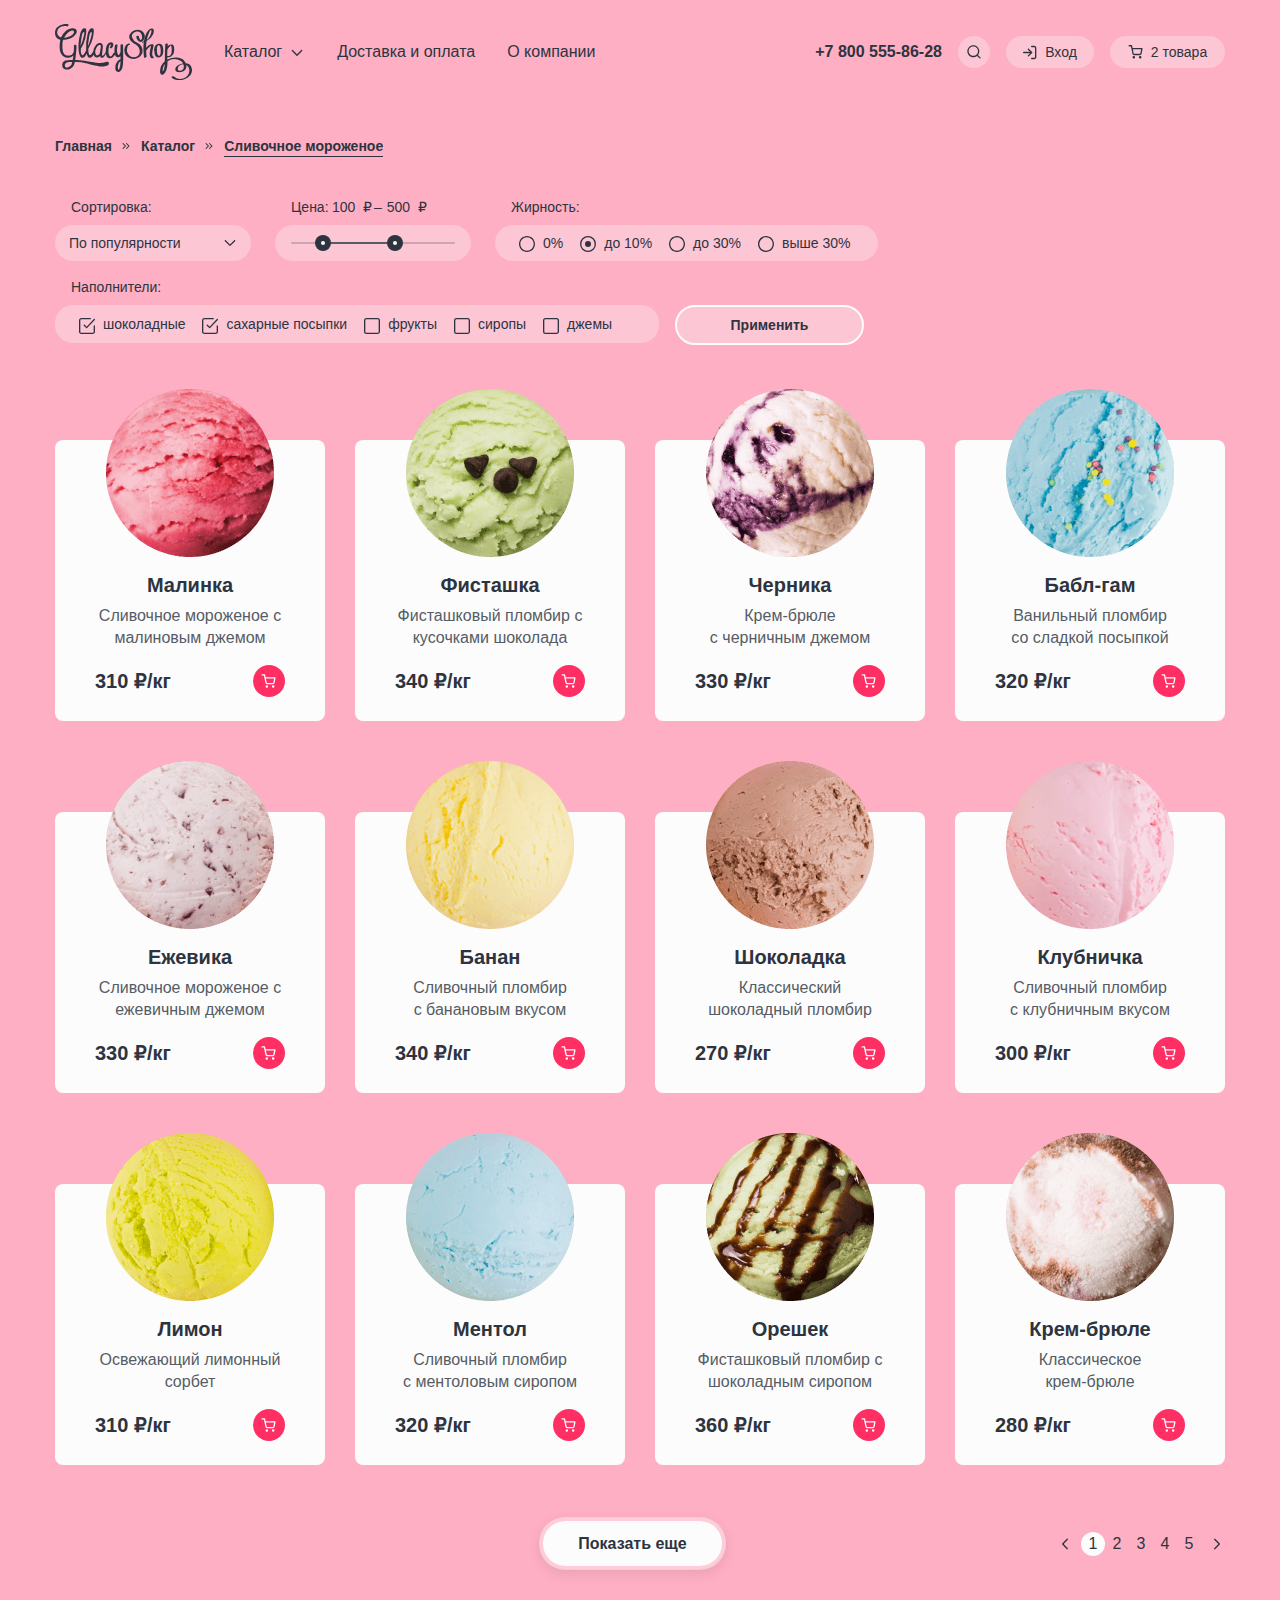
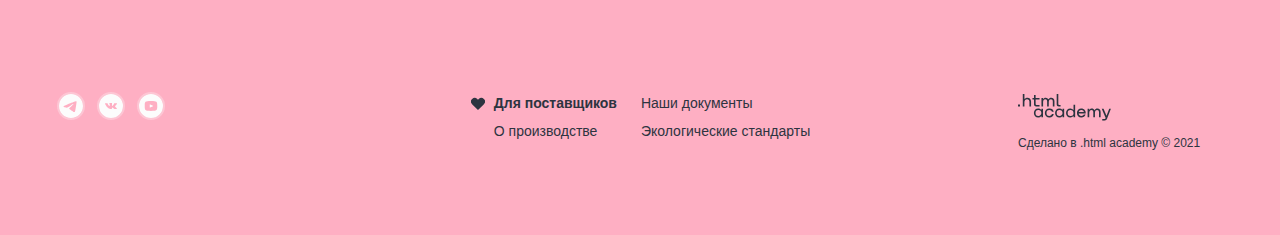
==== commit 7b43b9b4: "Merge pull request #4 from RisenPhoenixSpB/master" ====
--- a/catalog.html
+++ b/catalog.html
@@ -3,6 +3,7 @@
 
   <head>
     <meta charset="utf-8">
+    <link rel="icon" href="./favicon.ico">
     <link rel="icon" type="image/png" sizes="32x32" href="./favicon-32x32.png">
     <link rel="stylesheet" href="styles/styles.css">
     <title>HTML Academy: Глейси</title>
@@ -155,7 +156,6 @@
             <a class="breadcrumb-link" href="/catalog.html">Сливочное мороженое</a>
           </li>
         </ul>
-        <h1 class="catalog-title">Сливочное мороженое</h1>
       </section>
       <section class="catalog-filters">
         <h2 class="visually-hidden">Фильтры товаров</h2>
@@ -482,6 +482,7 @@
         </ul>
       </section>
       <section class="catalog-bottom-menu">
+        <h2 class="visually-hidden">Нижнее меню каталога</h2>
         <div class="catalog-bottom-menu-button-container">
           <button class="show-more-button" type="button">Показать еще</button>
           <!-- Добавление белой кнопки с лоадером - .white-button-loader -->
@@ -510,7 +511,6 @@
           <button class="pagination-switch-button-right">
             <span class="visually-hidden">Следующая страница каталога</span>
           </button>
-        </div>
         </div>
       </section>
     </main>
--- a/styles/styles.css
+++ b/styles/styles.css
@@ -473,10 +473,10 @@
   justify-content: center;
   align-items: center;
   column-gap: 8px;
-  width: 88px;
+  min-width: 88px;
   min-height: 32px;
   margin: 0;
-  padding: 0;
+  padding: 0 16px;
   background: rgba(252, 252, 252, 0.3);
   color: #2D3440;
   border: none;
@@ -713,10 +713,10 @@
   justify-content: center;
   align-items: center;
   column-gap: 8px;
-  width: 115px;
+  min-width: 115px;
   min-height: 32px;
   margin: 0;
-  padding: 0;
+  padding: 0 16px;
   background: rgba(252, 252, 252, 0.3);
   color: #2D3440;
   border: none;
@@ -1612,6 +1612,7 @@
 .taste-basket-button {
   display: grid;
   place-items: center;
+  flex-shrink: 0;
   width: 32px;
   height: 32px;
   background: #FF2F64;
@@ -1619,6 +1620,7 @@
   border: none;
   cursor: pointer;
   margin: 0;
+  margin-bottom: auto;
   padding: 0;
 }
 
@@ -1795,13 +1797,28 @@
 }
 
 .news-link {
+  position: relative;
   box-sizing: border-box;
   width: 570px;
   min-height: 224px;
-  background-image: url("../images/content/news-n-subscription/news-background.jpg");
-  border-radius: 16px;
   padding: 33px 235px 32px 32px;
   text-decoration: none;
+}
+
+.news-link::before {
+  content: "";
+  position: absolute;
+  top: 0;
+  left: 0;
+  width: 100%;
+  height: 100%;
+  background-color: #FFFFFF;
+  background-image: url("../images/content/news-n-subscription/news-background.jpg");
+  background-repeat: no-repeat;
+  background-size: 116%;
+  background-position: -13px -108px;
+  border-radius: 16px;
+  z-index: -1;
 }
 
 .news-title {
@@ -1989,11 +2006,30 @@
 .delivery {
   position: relative;
   box-sizing: border-box;
+  display: flex;
+  justify-content: space-between;
+  flex-shrink: 0;
   min-height: 534px;
+  border-radius: 16px;
+  padding: 64px 64px 64px 100px;
+  margin: 0 0 80px 0;
+}
+
+.delivery::before {
+  content: "";
+  position: absolute;
+  left: 0;
+  top: 0;
+  width: 100%;
+  height: 100%;
+  background-color: #FFFFFF;
   background-image: url("../images/content/delivery/delivery-background.jpg");
+  background-size: 105%;
+  background-repeat: no-repeat;
+  background-position: -57px -141px;
+  transform: scale(-1, 1);
+  z-index: -1;
   border-radius: 16px;
-  padding: 167px 100px 0 100px;
-  margin: 0 0 80px 0;
 }
 
 .delivery-container-left {
@@ -2001,6 +2037,7 @@
   flex-direction: column;
   row-gap: 24px;
   max-width: 371px;
+  margin: 103px 0 0 0;
 }
 
 .delivery-title {
@@ -2019,9 +2056,6 @@
 
 .delivery-container-right {
   box-sizing: border-box;
-  position: absolute;
-  right: 64px;
-  top: 64px;
   width: 500px;
   min-height: 406px;
   background: #FCFCFC;
@@ -2040,7 +2074,6 @@
 
 .delivery-form {
   display: grid;
-  grid-template-columns: repeat(2, min-content);
   grid-template-rows: min-content min-content 60px;
   grid-template-areas:
     "date telephone"
@@ -2481,8 +2514,23 @@
   position: relative;
   box-sizing: border-box;
   min-height: 492px;
+  padding: 64px 0 64px 64px;
+}
+
+.contacts::before {
+  content: "";
+  position: absolute;
+  top: 0;
+  left: 0;
+  width: 100%;
+  height: 100%;
+  background-color: #FFFFFF;
   background-image: url("../images/content/contacts/contacts-background.jpg");
+  background-repeat: no-repeat;
+  background-size: 100%;
+  background-position: center -83px;
   border-radius: 16px;
+  z-index: -1;
 }
 
 .contacts-container {
@@ -2490,9 +2538,6 @@
   flex-direction: column;
   row-gap: 32px;
   box-sizing: border-box;
-  position: absolute;
-  left: 64px;
-  top: 64px;
   width: 343px;
   min-height: 364px;
   padding: 40px;
@@ -2566,7 +2611,6 @@
   background: #FF2F64;
   border: 2px solid #2D3440;
   box-shadow: 0 4px 12px rgba(45, 52, 64, 0.1);
-  padding: 14px 34px;
   color: #FCFCFC;
 }
 
@@ -2574,7 +2618,6 @@
   background: #FEAFC3;
   border: 2px solid #2D3440;
   box-shadow: 0 4px 12px rgba(45, 52, 64, 0.1);
-  padding: 14px 34px;
   color: #FCFCFC;
 }
 
@@ -3150,7 +3193,7 @@
 .catalog-filter-sorting-select:focus-visible {
   background-color: rgba(252, 252, 252, 0.4);
   border: 2px solid #FCFCFC;
-  padding: 6px 11px 6px 14px;
+  padding: 6px 12px 6px 12px;
   background-position: right 11px center;
 }
 
